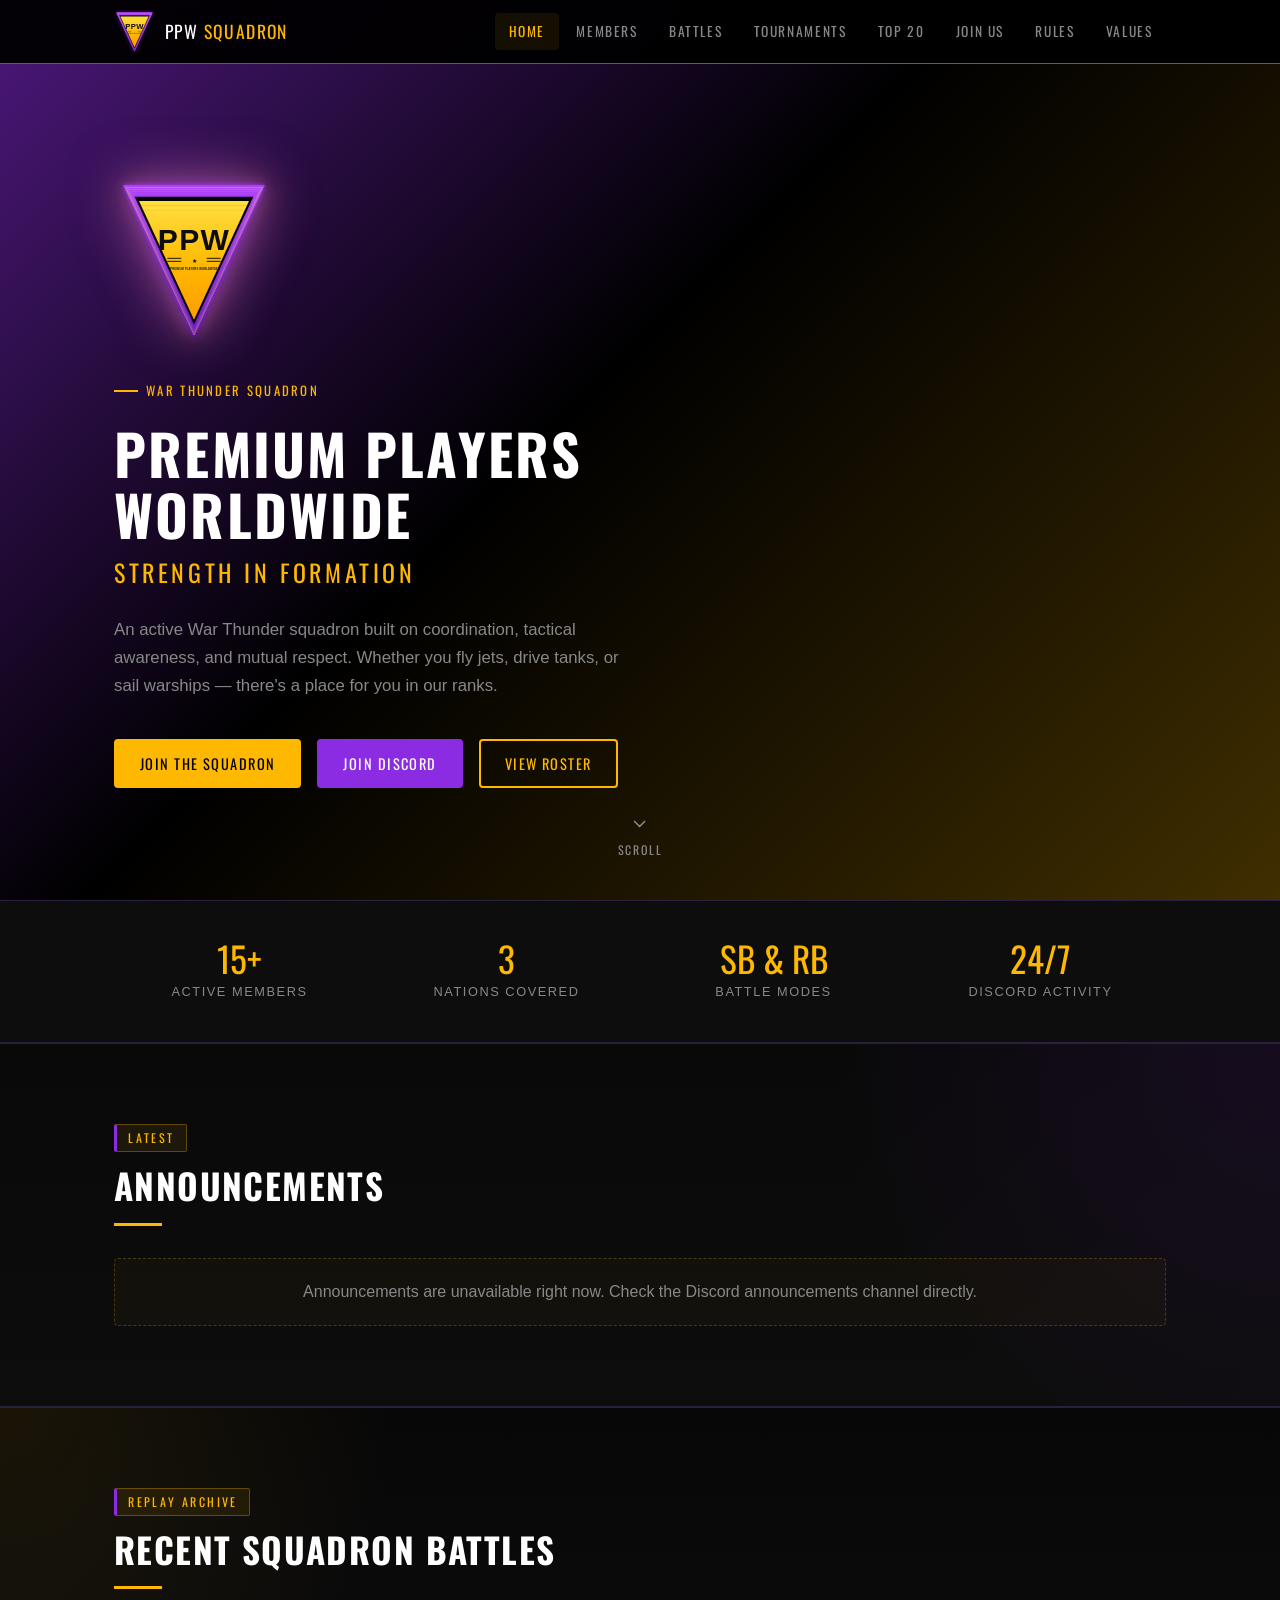
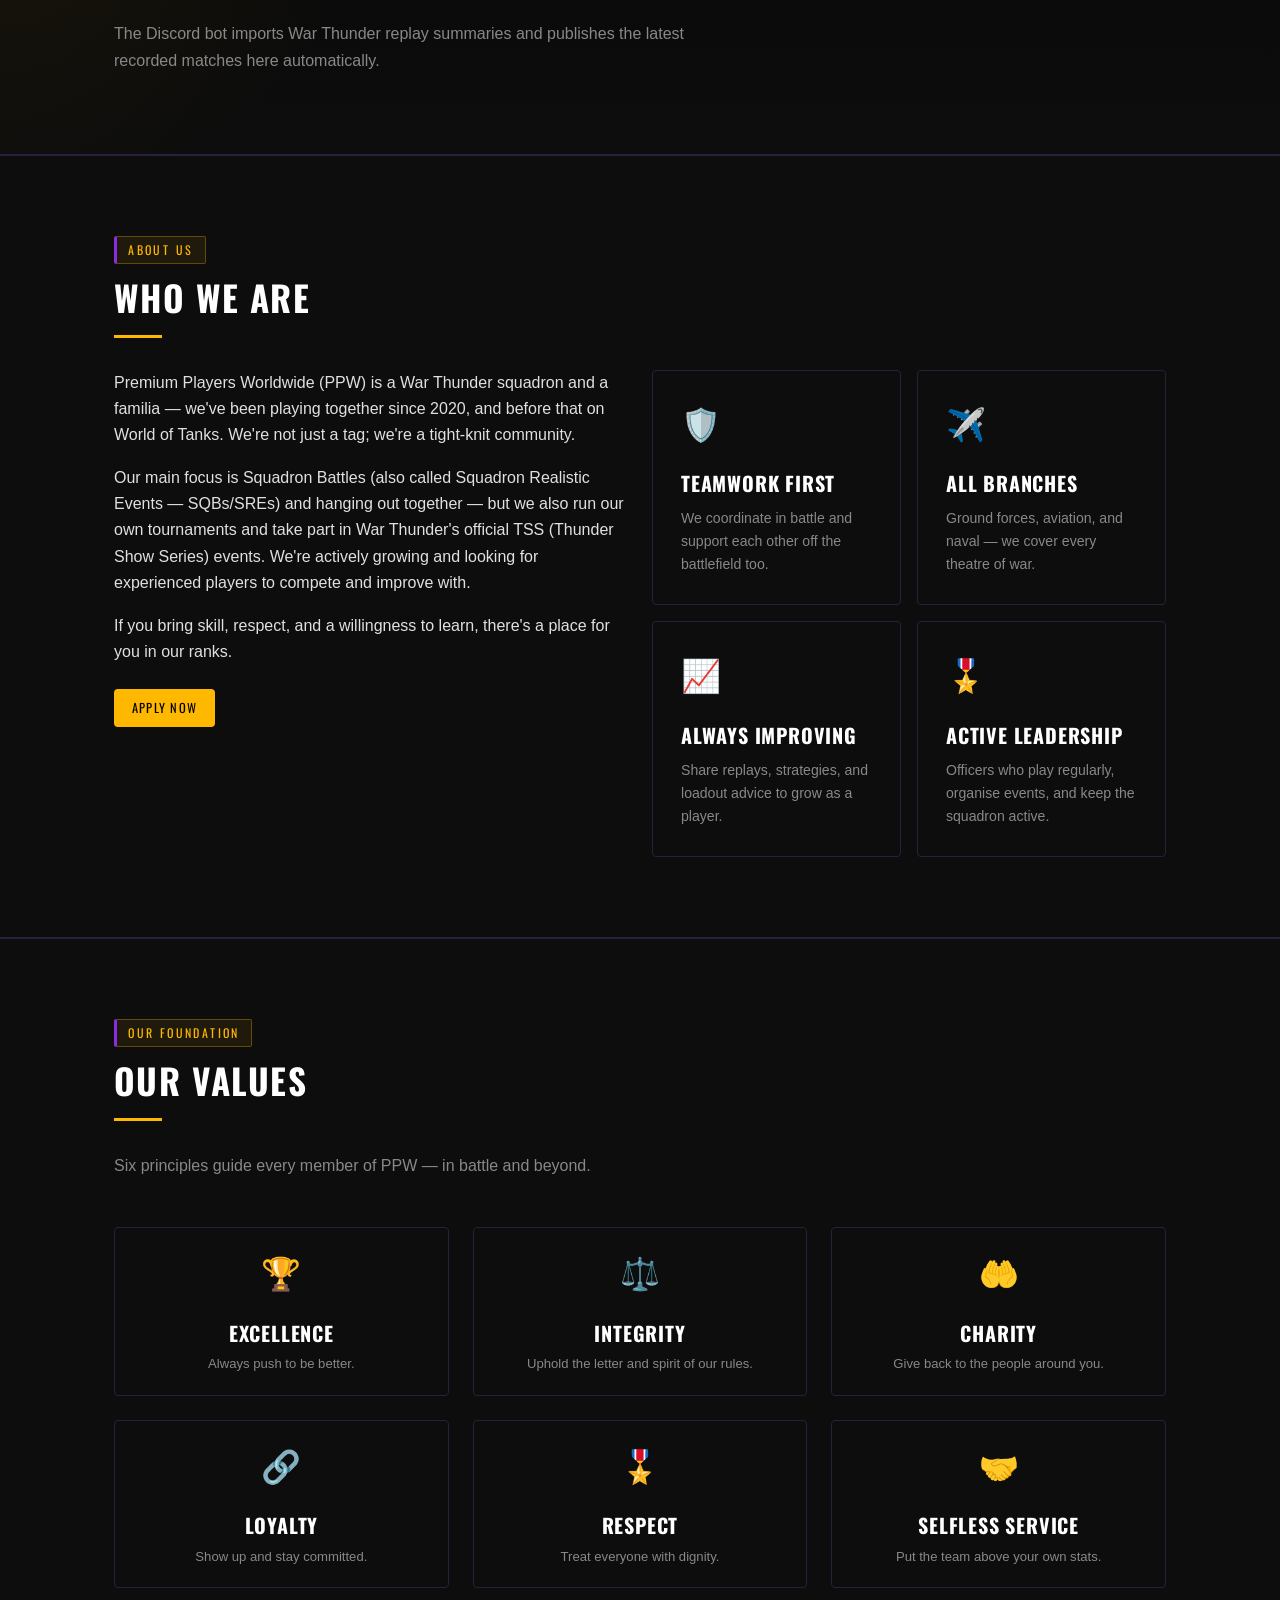
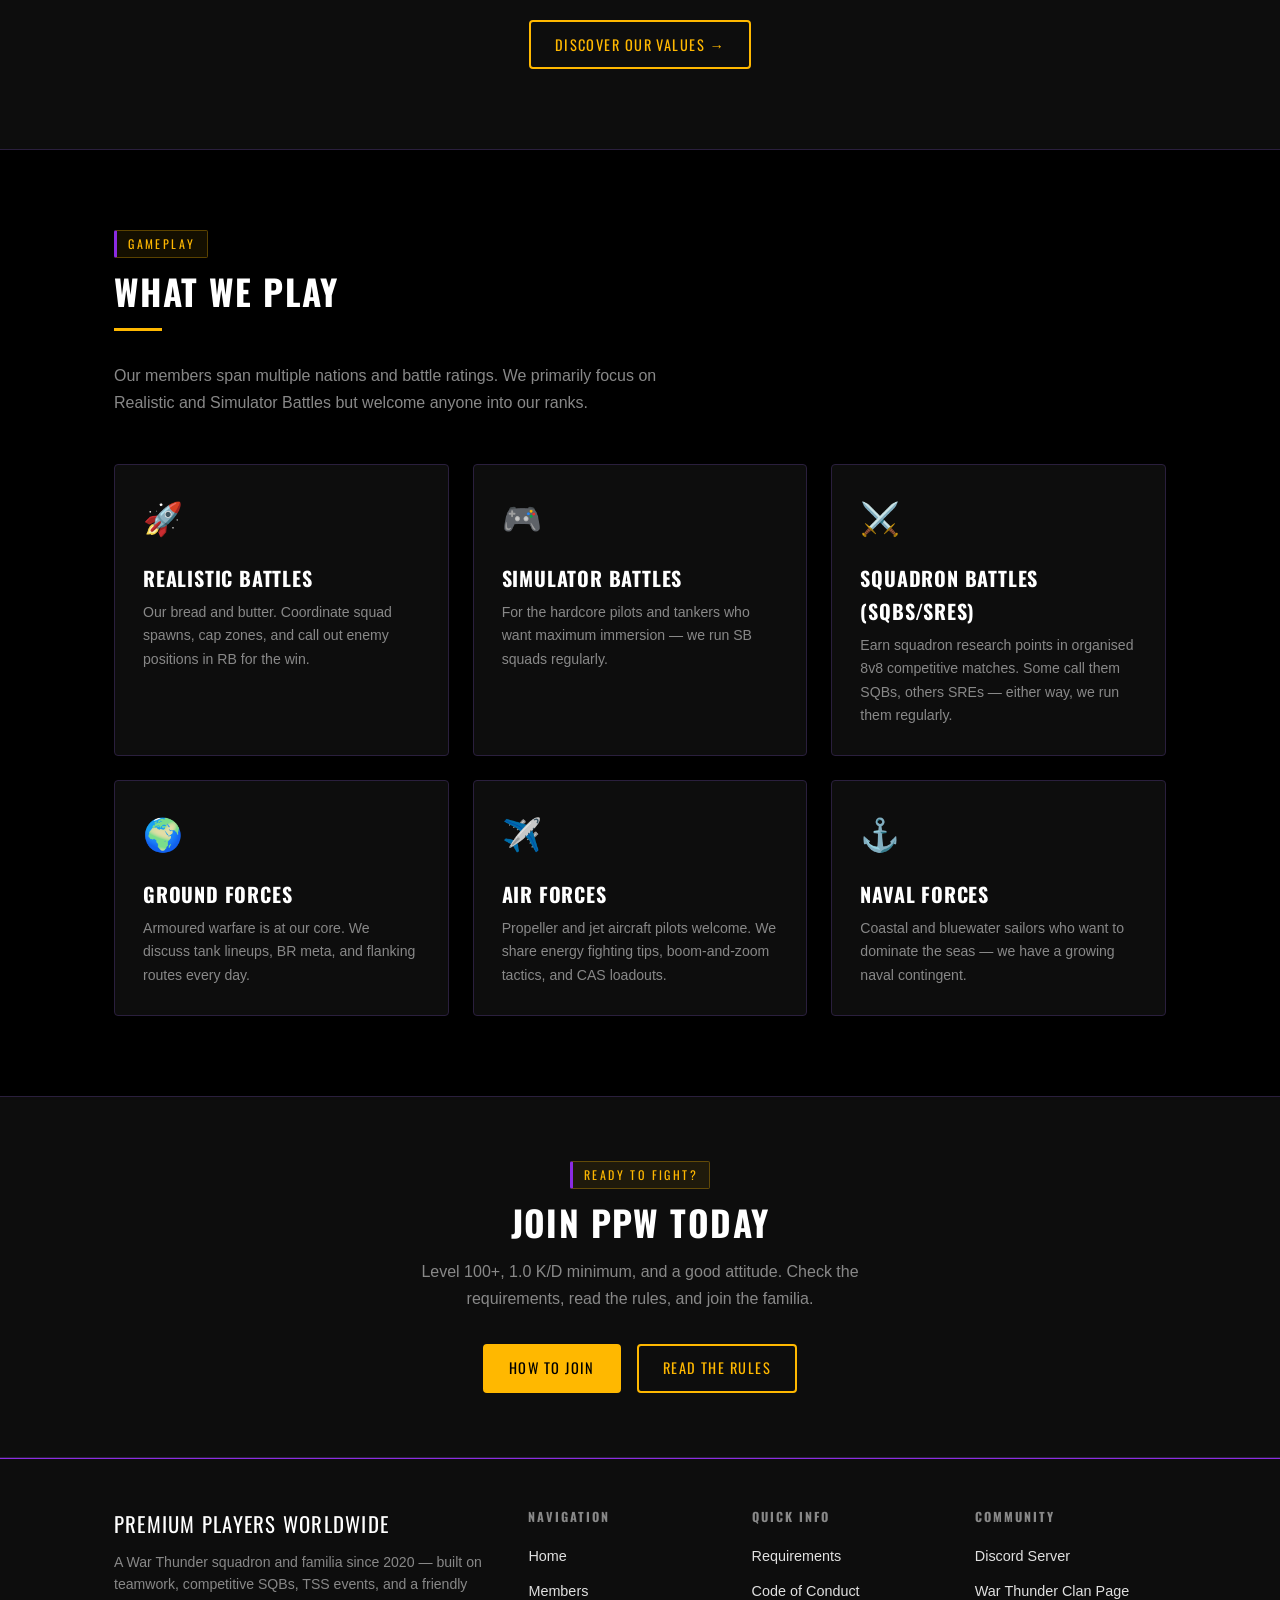
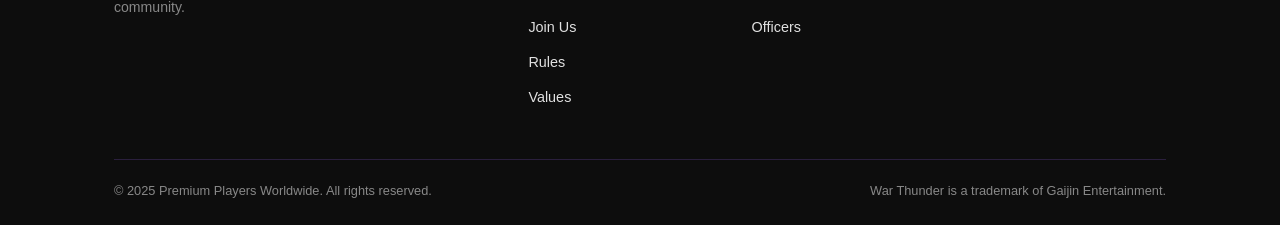
==== index.html @ 7c09252a "Add leaderboard page and update navigation links across multiple pages" ====
<!DOCTYPE html>
<html lang="en">
<head>
  <meta charset="UTF-8" />
  <meta name="viewport" content="width=device-width, initial-scale=1.0" />
  <title>Premium Players Worldwide — War Thunder Squadron</title>
  <meta name="description" content="Premium Players Worldwide (PPW) is a War Thunder squadron dedicated to teamwork, tactical gameplay, and competitive battles across all nations." />
  <meta name="theme-color" content="#000000" />
  <link rel="icon" href="images/logo.svg" type="image/svg+xml" />
  <link rel="preconnect" href="https://fonts.googleapis.com" />
  <link rel="preconnect" href="https://fonts.gstatic.com" crossorigin />
  <link href="https://fonts.googleapis.com/css2?family=Oswald:wght@400;500;600;700&display=swap" rel="stylesheet" />
  <link rel="stylesheet" href="style.css" />
  <meta name="ppw-api-base" content="https://ppw-api.ensignenterprises.com" />
</head>
<body>

  <!-- ===== NAVIGATION ===== -->
  <nav class="navbar">
    <div class="container">
      <a href="index.html" class="nav-brand">
        <img src="images/logo.svg" alt="PPW Logo" class="nav-logo" />
        <span class="nav-brand-text">PPW <span class="nav-brand-sub">Squadron</span></span>
      </a>
      <ul class="nav-links" id="nav-links">
        <li><a href="index.html" class="active">Home</a></li>
        <li><a href="members.html">Members</a></li>
        <li><a href="battles.html">Battles</a></li>
        <li><a href="tournaments.html">Tournaments</a></li>
        <li><a href="leaderboard.html">Top 20</a></li>
        <li><a href="recruitment.html">Join Us</a></li>
        <li><a href="rules.html">Rules</a></li>
        <li><a href="values.html">Values</a></li>
      </ul>
      <button class="nav-hamburger" id="nav-toggle" aria-label="Toggle navigation" aria-expanded="false">
        <span></span><span></span><span></span>
      </button>
    </div>
  </nav>

  <!-- ===== HERO ===== -->
  <header class="hero">
    <div class="container hero-content">
      <div class="hero-logo">
        <img src="images/logo.svg" alt="PPW Squadron Logo" class="hero-logo-img" />
      </div>
      <div class="hero-tag">War Thunder Squadron</div>
      <h1 class="hero-title">Premium Players<br>Worldwide</h1>
      <p class="hero-subtitle">Strength in Formation</p>
      <p class="hero-desc">
        An active War Thunder squadron built on coordination, tactical awareness,
        and mutual respect. Whether you fly jets, drive tanks, or sail warships —
        there's a place for you in our ranks.
      </p>
      <div class="hero-actions">
        <a href="recruitment.html" class="btn btn-primary">Join the Squadron</a>
        <a href="https://discord.gg/fk37SddZJg" target="_blank" rel="noopener noreferrer" class="btn btn-discord">Join Discord</a>
        <a href="members.html" class="btn btn-outline">View Roster</a>
      </div>
    </div>
    <div class="hero-scroll">
      <svg viewBox="0 0 24 24" fill="none" stroke-width="2" stroke-linecap="round" stroke-linejoin="round">
        <polyline points="6 9 12 15 18 9"></polyline>
      </svg>
      Scroll
    </div>
  </header>

  <!-- ===== STATS BAR ===== -->
  <div class="stats-bar">
    <div class="container">
      <div class="stat-item">
        <div class="stat-value" id="stat-members">—</div>
        <div class="stat-label">Active Members</div>
      </div>
      <div class="stat-item">
        <div class="stat-value">3</div>
        <div class="stat-label">Nations Covered</div>
      </div>
      <div class="stat-item">
        <div class="stat-value">SB &amp; RB</div>
        <div class="stat-label">Battle Modes</div>
      </div>
      <div class="stat-item">
        <div class="stat-value">24/7</div>
        <div class="stat-label">Discord Activity</div>
      </div>
    </div>
  </div>

  <!-- ===== ANNOUNCEMENTS ===== -->
  <section class="announcements">
    <div class="container">
      <div class="section-label">Latest</div>
      <h2 class="section-heading">Announcements</h2>
      <div class="divider"></div>

      <div class="announcement-list" id="announcement-list" aria-live="polite">
        <div class="announcement-empty">Loading announcements from Discord...</div>
      </div>
    </div>
  </section>

  <!-- ===== BATTLE LOG ===== -->
  <section class="battle-log-section">
    <div class="container">
      <div class="section-label">Replay Archive</div>
      <h2 class="section-heading">Recent Squadron Battles</h2>
      <div class="divider"></div>
      <p class="section-intro">
        The Discord bot imports War Thunder replay summaries and publishes the latest recorded matches here automatically.
      </p>
    </div>
  </section>

  <!-- ===== ABOUT ===== -->
  <section class="about">
    <div class="container">
      <div class="section-label">About Us</div>
      <h2 class="section-heading">Who We Are</h2>
      <div class="divider"></div>

      <div class="grid-2">
        <div>
          <p>
            Premium Players Worldwide (PPW) is a War Thunder squadron and a familia —
            we've been playing together since 2020, and before that on World of Tanks.
            We're not just a tag; we're a tight-knit community.
          </p>
          <p>
            Our main focus is Squadron Battles (also called Squadron Realistic Events — SQBs/SREs) and hanging out together — but we also run our own tournaments and take part in War Thunder's official TSS (Thunder Show Series) events. We're actively growing and looking for experienced players to compete and improve with.
          </p>
          <p>
            If you bring skill, respect, and a willingness to learn, there's a place
            for you in our ranks.
          </p>
          <div class="mt-3">
            <a href="recruitment.html" class="btn btn-primary btn-sm">Apply Now</a>
          </div>
        </div>
        <div class="grid-2" style="align-content: start; gap: 1rem;">
          <div class="card">
            <div class="card-icon">🛡️</div>
            <h3>Teamwork First</h3>
            <p class="text-muted" style="font-size:0.88rem; margin-top:0.4rem;">
              We coordinate in battle and support each other off the battlefield too.
            </p>
          </div>
          <div class="card">
            <div class="card-icon">✈️</div>
            <h3>All Branches</h3>
            <p class="text-muted" style="font-size:0.88rem; margin-top:0.4rem;">
              Ground forces, aviation, and naval — we cover every theatre of war.
            </p>
          </div>
          <div class="card">
            <div class="card-icon">📈</div>
            <h3>Always Improving</h3>
            <p class="text-muted" style="font-size:0.88rem; margin-top:0.4rem;">
              Share replays, strategies, and loadout advice to grow as a player.
            </p>
          </div>
          <div class="card">
            <div class="card-icon">🎖️</div>
            <h3>Active Leadership</h3>
            <p class="text-muted" style="font-size:0.88rem; margin-top:0.4rem;">
              Officers who play regularly, organise events, and keep the squadron active.
            </p>
          </div>
        </div>
      </div>
    </div>
  </section>

  <!-- ===== VALUES PREVIEW ===== -->
  <section style="background: var(--color-surface); border-top: 1px solid var(--color-border); border-bottom: 1px solid var(--color-border);">
    <div class="container">
      <div class="section-label">Our Foundation</div>
      <h2 class="section-heading">Our Values</h2>
      <div class="divider"></div>
      <p class="section-intro">
        Six principles guide every member of PPW — in battle and beyond.
      </p>
      <div class="grid-3" style="margin-top: 1.5rem;">
        <div class="card" style="text-align: center; padding: 1.25rem 1rem;">
          <div class="card-icon">🏆</div>
          <h3 style="margin: 0.4rem 0 0.2rem;">Excellence</h3>
          <p class="text-muted" style="font-size: 0.82rem; margin: 0;">Always push to be better.</p>
        </div>
        <div class="card" style="text-align: center; padding: 1.25rem 1rem;">
          <div class="card-icon">⚖️</div>
          <h3 style="margin: 0.4rem 0 0.2rem;">Integrity</h3>
          <p class="text-muted" style="font-size: 0.82rem; margin: 0;">Uphold the letter and spirit of our rules.</p>
        </div>
        <div class="card" style="text-align: center; padding: 1.25rem 1rem;">
          <div class="card-icon">🤲</div>
          <h3 style="margin: 0.4rem 0 0.2rem;">Charity</h3>
          <p class="text-muted" style="font-size: 0.82rem; margin: 0;">Give back to the people around you.</p>
        </div>
        <div class="card" style="text-align: center; padding: 1.25rem 1rem;">
          <div class="card-icon">🔗</div>
          <h3 style="margin: 0.4rem 0 0.2rem;">Loyalty</h3>
          <p class="text-muted" style="font-size: 0.82rem; margin: 0;">Show up and stay committed.</p>
        </div>
        <div class="card" style="text-align: center; padding: 1.25rem 1rem;">
          <div class="card-icon">🎖️</div>
          <h3 style="margin: 0.4rem 0 0.2rem;">Respect</h3>
          <p class="text-muted" style="font-size: 0.82rem; margin: 0;">Treat everyone with dignity.</p>
        </div>
        <div class="card" style="text-align: center; padding: 1.25rem 1rem;">
          <div class="card-icon">🤝</div>
          <h3 style="margin: 0.4rem 0 0.2rem;">Selfless Service</h3>
          <p class="text-muted" style="font-size: 0.82rem; margin: 0;">Put the team above your own stats.</p>
        </div>
      </div>
      <div style="text-align: center; margin-top: 2rem;">
        <a href="values.html" class="btn btn-outline">Discover Our Values &rarr;</a>
      </div>
    </div>
  </section>

  <!-- ===== WHAT WE PLAY ===== -->
  <section>
    <div class="container">
      <div class="section-label">Gameplay</div>
      <h2 class="section-heading">What We Play</h2>
      <div class="divider"></div>
      <p class="section-intro">
        Our members span multiple nations and battle ratings. We primarily focus on
        Realistic and Simulator Battles but welcome anyone into our ranks.
      </p>

      <div class="grid-3">
        <div class="card">
          <div class="card-icon">🚀</div>
          <h3>Realistic Battles</h3>
          <p class="text-muted" style="font-size:0.88rem; margin-top:0.4rem;">
            Our bread and butter. Coordinate squad spawns, cap zones, and call out
            enemy positions in RB for the win.
          </p>
        </div>
        <div class="card">
          <div class="card-icon">🎮</div>
          <h3>Simulator Battles</h3>
          <p class="text-muted" style="font-size:0.88rem; margin-top:0.4rem;">
            For the hardcore pilots and tankers who want maximum immersion — we run
            SB squads regularly.
          </p>
        </div>
        <div class="card">
          <div class="card-icon">⚔️</div>
          <h3>Squadron Battles (SQBs/SREs)</h3>
          <p class="text-muted" style="font-size:0.88rem; margin-top:0.4rem;">
            Earn squadron research points in organised 8v8 competitive matches.
            Some call them SQBs, others SREs — either way, we run them regularly.
          </p>
        </div>
        <div class="card">
          <div class="card-icon">🌍</div>
          <h3>Ground Forces</h3>
          <p class="text-muted" style="font-size:0.88rem; margin-top:0.4rem;">
            Armoured warfare is at our core. We discuss tank lineups, BR meta, and
            flanking routes every day.
          </p>
        </div>
        <div class="card">
          <div class="card-icon">✈️</div>
          <h3>Air Forces</h3>
          <p class="text-muted" style="font-size:0.88rem; margin-top:0.4rem;">
            Propeller and jet aircraft pilots welcome. We share energy fighting tips,
            boom-and-zoom tactics, and CAS loadouts.
          </p>
        </div>
        <div class="card">
          <div class="card-icon">⚓</div>
          <h3>Naval Forces</h3>
          <p class="text-muted" style="font-size:0.88rem; margin-top:0.4rem;">
            Coastal and bluewater sailors who want to dominate the seas — we have
            a growing naval contingent.
          </p>
        </div>
      </div>
    </div>
  </section>

  <!-- ===== CTA ===== -->
  <section style="background: var(--color-surface); border-top: 1px solid var(--color-border); border-bottom: 1px solid var(--color-border); padding: 4rem 0;">
    <div class="container text-center">
      <div class="section-label" style="margin: 0 auto 0.75rem;">Ready to Fight?</div>
      <h2 style="margin-bottom: 1rem;">Join PPW Today</h2>
      <p class="text-muted" style="max-width: 480px; margin: 0 auto 2rem;">
        Level 100+, 1.0 K/D minimum, and a good attitude. Check the requirements,
        read the rules, and join the familia.
      </p>
      <div style="display: flex; gap: 1rem; justify-content: center; flex-wrap: wrap;">
        <a href="recruitment.html" class="btn btn-primary">How to Join</a>
        <a href="rules.html" class="btn btn-outline">Read the Rules</a>
      </div>
    </div>
  </section>

  <!-- ===== FOOTER ===== -->
  <footer class="site-footer">
    <div class="container">
      <div class="footer-grid">
        <div>
          <div class="footer-brand-name">Premium Players Worldwide</div>
          <p class="footer-brand-desc">
            A War Thunder squadron and familia since 2020 — built on teamwork,
            competitive SQBs, TSS events, and a friendly community.
          </p>
        </div>
        <div class="footer-col">
          <h4>Navigation</h4>
          <ul>
            <li><a href="index.html">Home</a></li>
            <li><a href="members.html">Members</a></li>
            <li><a href="recruitment.html">Join Us</a></li>
            <li><a href="rules.html">Rules</a></li>
            <li><a href="values.html">Values</a></li>
          </ul>
        </div>
        <div class="footer-col">
          <h4>Quick Info</h4>
          <ul>
            <li><a href="recruitment.html#requirements">Requirements</a></li>
            <li><a href="rules.html#conduct">Code of Conduct</a></li>
            <li><a href="members.html#officers">Officers</a></li>
          </ul>
        </div>
        <div class="footer-col">
          <h4>Community</h4>
          <ul>
            <li><a href="https://discord.gg/fk37SddZJg" target="_blank" rel="noopener noreferrer">Discord Server</a></li>
            <li><a href="https://warthunder.com/en/community/claninfo/Premium%20Players%20Worldwide" target="_blank" rel="noopener noreferrer">War Thunder Clan Page</a></li>
          </ul>
        </div>
      </div>
      <div class="footer-bottom">
        <span>&copy; 2025 Premium Players Worldwide. All rights reserved.</span>
        <span>War Thunder is a trademark of Gaijin Entertainment.</span>
      </div>
    </div>
  </footer>

  <script>
    var btn = document.getElementById('nav-toggle');
    var menu = document.getElementById('nav-links');
    var apiBaseMeta = document.querySelector('meta[name="ppw-api-base"]');
    var apiBase = apiBaseMeta ? apiBaseMeta.content.replace(/\/+$/, '') : '';
    var announcementList = document.getElementById('announcement-list');
    var battleLogStatus = document.getElementById('battle-log-status');
    var battleLogList = document.getElementById('battle-log-list');
    btn.addEventListener('click', function () {
      var open = menu.classList.toggle('open');
      btn.classList.toggle('open', open);
      btn.setAttribute('aria-expanded', open);
    });

    function escapeText(value) {
      return String(value == null || value === '' ? '—' : value);
    }

    function formatDate(value) {
      if (!value) {
        return 'Unknown date';
      }

      var date = new Date(value);
      if (Number.isNaN(date.getTime())) {
        return String(value);
      }

      return new Intl.DateTimeFormat('en-US', {
        month: 'short',
        day: 'numeric',
        year: 'numeric'
      }).format(date);
    }

    function formatResult(replay) {
      if (!replay) {
        return 'Unknown result';
      }

      if (replay.winnerSide === 'tie') {
        return 'Tie';
      }

      if (replay.winnerSide === 'left') {
        return replay.leftLabel || 'Left side';
      }

      if (replay.winnerSide === 'right') {
        return replay.rightLabel || 'Right side';
      }

      return replay.resultText || 'Unknown result';
    }

    function buildScoreLabel(replay) {
      if (!replay) {
        return '0 - 0';
      }

      return escapeText(replay.leftScore) + ' - ' + escapeText(replay.rightScore);
    }

    function formatAnnouncementDate(value) {
      var date = new Date(value);
      if (Number.isNaN(date.getTime())) {
        return { month: 'Now', day: '—' };
      }

      return {
        month: new Intl.DateTimeFormat('en-US', { month: 'short' }).format(date),
        day: new Intl.DateTimeFormat('en-US', { day: '2-digit' }).format(date)
      };
    }

    function escapeAttribute(value) {
      return String(value == null ? '' : value)
        .replace(/&/g, '&amp;')
        .replace(/"/g, '&quot;')
        .replace(/</g, '&lt;')
        .replace(/>/g, '&gt;');
    }

    function pickAnnouncementTag(announcement, index) {
      if (index === 0) {
        return { text: 'Latest', className: 'ann-tag-new' };
      }

      if (announcement.summary) {
        return { text: 'Discord', className: 'ann-tag-info' };
      }

      return { text: 'Update', className: 'ann-tag-battle' };
    }

    function renderAnnouncements(announcements) {
      if (!announcementList) {
        return;
      }

      if (!Array.isArray(announcements) || announcements.length === 0) {
        announcementList.innerHTML = '<div class="announcement-empty">No announcements were found in the Discord channel yet.</div>';
        return;
      }

      var html = announcements.map(function (announcement, index) {
        var date = formatAnnouncementDate(announcement.timestamp);
        var tag = pickAnnouncementTag(announcement, index);

        return [
          '<article class="announcement-card">',
            '<div class="ann-date">',
              '<span class="ann-month">' + escapeText(date.month) + '</span>',
              '<span class="ann-day">' + escapeText(date.day) + '</span>',
            '</div>',
            '<div class="ann-body">',
              '<div><span class="ann-tag ' + tag.className + '">' + escapeText(tag.text) + '</span></div>',
              '<h4><a href="' + escapeAttribute(announcement.url) + '" target="_blank" rel="noopener noreferrer">' + escapeText(announcement.header) + '</a></h4>',
              '<p class="ann-meta"><a href="' + escapeAttribute(announcement.url) + '" target="_blank" rel="noopener noreferrer">Open in Discord</a></p>',
            '</div>',
          '</article>'
        ].join('');
      }).join('');

      announcementList.innerHTML = html;
    }

    async function loadAnnouncements() {
      if (!apiBase || !announcementList) {
        return;
      }

      try {
        var response = await fetch(apiBase + '/api/announcements?limit=3', {
          cache: 'no-store'
        });

        if (!response.ok) {
          throw new Error('HTTP ' + response.status);
        }

        var data = await response.json();
        renderAnnouncements(data.announcements || []);
      } catch (error) {
        console.error('[Announcements] Failed to load Discord announcements:', error);
        announcementList.innerHTML = '<div class="announcement-empty">Announcements are unavailable right now. Check the Discord announcements channel directly.</div>';
      }
    }

    function setBattleStat(name, value) {
      var node = document.querySelector('[data-battle-stat="' + name + '"]');
      if (node) {
        node.textContent = value;
      }
    }

    async function loadStats() {
      var membersElement = document.getElementById('stat-members');
      if (!membersElement || !apiBase) {
        return;
      }

      try {
        var url = new URL('/api/squadron-members', apiBase);
        url.searchParams.set('name', 'Premium Players Worldwide');

        var response = await fetch(url.toString(), {
          mode: 'cors',
          cache: 'no-store'
        });

        if (!response.ok) {
          throw new Error('HTTP ' + response.status);
        }

        var data = await response.json();

        if (data.ok === false) {
          throw new Error(data.error || 'API returned an error');
        }

        var players = Array.isArray(data.players) ? data.players : [];
        var memberCount = players.length;

        if (memberCount > 0) {
          membersElement.textContent = String(memberCount) + '+';
        } else {
          membersElement.textContent = '15+';
        }
      } catch (error) {
        console.error('[Stats] Failed to load member count:', error);
        membersElement.textContent = '15+';
      }
    }

    function setBattleLogStatus(message, state) {
      if (!battleLogStatus) {
        return;
      }

      battleLogStatus.textContent = message;
      battleLogStatus.dataset.state = state || 'idle';
    }

    function renderBattleLog(games) {
      if (!battleLogList) {
        return;
      }

      if (!Array.isArray(games) || games.length === 0) {
        battleLogList.innerHTML = '<div class="battle-log-empty">No squadron battles scheduled yet. Check back soon!</div>';
        return;
      }

      var html = games.map(function (game) {
        var gameDate = game.battleTimestamp ? formatDate(game.battleTimestamp) : formatDate(game.createdAt);
        var timeStr = game.time ? ' at ' + escapeText(game.time) : '';
        var signups = game.totalSignups || 0;

        return [
          '<article class="battle-log-item">',
            '<div class="battle-log-item-top">',
              '<div>',
                '<div class="battle-log-map">BR ' + escapeText(game.br || 'N/A') + ' Squadron Battle</div>',
                '<div class="battle-log-date">' + gameDate + timeStr + '</div>',
              '</div>',
              '<div class="battle-log-result">Scheduled</div>',
            '</div>',
            '<div class="battle-log-score">',
              '<span class="score-value">' + escapeText(signups) + '</span>',
              '<span class="score-label">players signed up</span>',
            '</div>',
            '<div class="battle-log-meta">',
              '<span>' + escapeText(game.attendees || 0) + ' confirmed</span>',
              '<span>' + escapeText(game.maybe || 0) + ' maybe</span>',
            '</div>',
            (game.notes ? '<p class="battle-log-note">' + escapeText(game.notes) + '</p>' : ''),
          '</article>'
        ].join('');
      }).join('');

      battleLogList.innerHTML = html;
    }

    async function loadBattleLog() {
      if (!apiBase || !battleLogList) {
        return;
      }

      var controller = new AbortController();
      var timeout = setTimeout(function () {
        controller.abort();
      }, 8000);

      try {
        setBattleLogStatus('Loading squadron battles...', 'loading');
        var response = await fetch(apiBase + '/api/squadron-battle-games?limit=6', {
          signal: controller.signal,
          cache: 'no-store'
        });

        if (!response.ok) {
          throw new Error('HTTP ' + response.status);
        }

        var data = await response.json();
        renderBattleLog(data.games || []);
        setBattleLogStatus('Squadron battles loaded', 'ready');
      } catch (error) {
        console.error('[Battle Log] Failed to load games:', error);
        setBattleLogStatus('Unable to load squadron battles', 'error');
        if (battleLogList) {
          battleLogList.innerHTML = '<div class="battle-log-empty">The bot is offline or the games endpoint is unavailable right now.</div>';
        }
      } finally {
        clearTimeout(timeout);
      }
    }

    loadStats();
    loadBattleLog();
    loadAnnouncements();
  </script>
</body>
</html>
---- style.css ----
/* =============================
   WTPPW Squadron — Global Styles
   Purple & Gold Theme
   ============================= */

/* ---------- Reset & Base ---------- */
*, *::before, *::after {
  box-sizing: border-box;
  margin: 0;
  padding: 0;
}

:root {
  --color-bg:           #000000;
  --color-surface:      #0d0d0d;
  --color-surface-2:    #1a1a1a;
  --color-border:       #2a1f3d;
  --color-accent:       #FFB800;
  --color-accent-dim:   #cc9200;
  --color-accent-glow:  rgba(255, 184, 0, 0.20);
  --color-purple:       #8B2BE2;
  --color-purple-dim:   #6a1eb0;
  --color-purple-glow:  rgba(139, 43, 226, 0.25);
  --color-red:          #c0392b;
  --color-green:        #27ae60;
  --color-text:         #e0e0e0;
  --color-text-muted:   #888888;
  --color-heading:      #ffffff;
  --font-heading:       'Oswald', 'Impact', 'Arial Narrow', sans-serif;
  --font-body:          'Segoe UI', 'Helvetica Neue', Arial, sans-serif;
  --max-width:          1100px;
  --nav-height:         64px;
  --radius:             4px;
  --transition:         0.2s ease;
}

html { scroll-behavior: smooth; }

body {
  background: var(--color-bg);
  color: var(--color-text);
  font-family: var(--font-body);
  font-size: 16px;
  line-height: 1.65;
  min-height: 100vh;
}

a {
  color: var(--color-accent);
  text-decoration: none;
  transition: color var(--transition);
}
a:hover { color: #ffd240; }

img { max-width: 100%; display: block; }

/* ---------- Typography ---------- */
h1, h2, h3, h4 {
  font-family: var(--font-heading);
  color: var(--color-heading);
  letter-spacing: 0.04em;
  text-transform: uppercase;
}

h1 { font-size: clamp(2rem, 5vw, 3.5rem); line-height: 1.1; }
h2 { font-size: clamp(1.5rem, 3vw, 2.2rem); line-height: 1.2; }
h3 { font-size: 1.25rem; }
h4 { font-size: 1rem; }

p { margin-bottom: 1rem; }
p:last-child { margin-bottom: 0; }

/* ---------- Layout Helpers ---------- */
.container {
  width: 100%;
  max-width: var(--max-width);
  margin: 0 auto;
  padding: 0 1.5rem;
}

section {
  padding: 5rem 0;
}

.section-label {
  display: inline-block;
  font-family: var(--font-heading);
  font-size: 0.75rem;
  letter-spacing: 0.2em;
  text-transform: uppercase;
  color: var(--color-accent);
  background: rgba(255, 184, 0, 0.08);
  border: 1px solid rgba(255, 184, 0, 0.3);
  border-left: 3px solid var(--color-purple);
  border-radius: 2px;
  padding: 0.2rem 0.7rem;
  margin-bottom: 0.75rem;
}

.section-heading {
  margin-bottom: 0.5rem;
}

.section-intro {
  color: var(--color-text-muted);
  max-width: 600px;
  margin-bottom: 3rem;
}

.divider {
  width: 48px;
  height: 3px;
  background: var(--color-accent);
  margin: 1rem 0 2rem;
}

/* ---------- Navigation ---------- */
.navbar {
  position: fixed;
  top: 0; left: 0; right: 0;
  height: var(--nav-height);
  background: rgba(0, 0, 0, 0.95);
  border-bottom: 1px solid var(--color-purple);
  backdrop-filter: blur(8px);
  z-index: 1000;
  display: flex;
  align-items: center;
}

.navbar .container {
  display: flex;
  align-items: center;
  justify-content: space-between;
}

.nav-brand {
  display: flex;
  align-items: center;
  gap: 0.6rem;
  font-family: var(--font-heading);
  font-size: 1.1rem;
  letter-spacing: 0.08em;
  color: var(--color-heading);
  text-transform: uppercase;
  text-decoration: none;
}

.nav-brand:hover { color: var(--color-heading); }

.nav-logo {
  height: 44px;
  width: auto;
  object-fit: contain;
  flex-shrink: 0;
}

.nav-brand-text {
  font-family: var(--font-heading);
  font-size: 1.1rem;
  letter-spacing: 0.08em;
  text-transform: uppercase;
  color: var(--color-heading);
  line-height: 1.1;
}

.nav-brand-sub {
  color: var(--color-accent);
}

/* Keep legacy .tag style in case it remains anywhere */
.nav-brand .tag {
  background: var(--color-purple);
  color: #ffffff;
  font-size: 0.85rem;
  font-weight: 700;
  padding: 0.15rem 0.45rem;
  border-radius: 2px;
}

.nav-links {
  display: flex;
  list-style: none;
  gap: 0.25rem;
}

.nav-links a {
  display: block;
  padding: 0.45rem 0.85rem;
  color: var(--color-text-muted);
  font-family: var(--font-heading);
  font-size: 0.85rem;
  letter-spacing: 0.12em;
  text-transform: uppercase;
  border-radius: var(--radius);
  transition: color var(--transition), background var(--transition);
}

.nav-links a:hover,
.nav-links a.active {
  color: var(--color-accent);
  background: rgba(255, 184, 0, 0.08);
}

/* ---------- Hero ---------- */
.hero {
  position: relative;
  min-height: 100vh;
  display: flex;
  align-items: center;
  padding-top: var(--nav-height);
  overflow: hidden;
  background:
    linear-gradient(135deg, rgba(139,43,226,0.55) 0%, rgba(0,0,0,0.88) 45%, rgba(255,184,0,0.25) 100%),
    url('https://upload.wikimedia.org/wikipedia/commons/thumb/7/75/Panther_Ausf_G_Munster.jpg/1280px-Panther_Ausf_G_Munster.jpg')
    center / cover no-repeat;
}

.hero-logo {
  display: flex;
  justify-content: flex-start;
  margin-bottom: 1.75rem;
}

.hero-logo-img {
  width: 160px;
  height: auto;
  filter: drop-shadow(0 0 28px rgba(139, 43, 226, 0.7)) drop-shadow(0 0 12px rgba(255, 184, 0, 0.4));
}

.hero-content {
  position: relative;
  z-index: 1;
}

.hero-tag {
  display: inline-flex;
  align-items: center;
  gap: 0.5rem;
  font-family: var(--font-heading);
  font-size: 0.8rem;
  letter-spacing: 0.18em;
  color: var(--color-accent);
  text-transform: uppercase;
  margin-bottom: 1.25rem;
}

.hero-tag::before {
  content: '';
  display: inline-block;
  width: 24px;
  height: 2px;
  background: var(--color-accent);
}

.hero-title {
  margin-bottom: 0.5rem;
}

.hero-subtitle {
  font-family: var(--font-heading);
  font-size: clamp(1rem, 2.5vw, 1.5rem);
  color: var(--color-accent);
  letter-spacing: 0.15em;
  text-transform: uppercase;
  margin-bottom: 1.5rem;
}

.hero-desc {
  font-size: 1.05rem;
  color: var(--color-text-muted);
  max-width: 520px;
  margin-bottom: 2.5rem;
}

.hero-actions {
  display: flex;
  gap: 1rem;
  flex-wrap: wrap;
}

.hero-scroll {
  position: absolute;
  bottom: 2.5rem;
  left: 50%;
  transform: translateX(-50%);
  display: flex;
  flex-direction: column;
  align-items: center;
  gap: 0.4rem;
  color: var(--color-text-muted);
  font-size: 0.75rem;
  letter-spacing: 0.15em;
  text-transform: uppercase;
  font-family: var(--font-heading);
  animation: bounce 2s infinite;
}

.hero-scroll svg {
  width: 20px;
  height: 20px;
  stroke: var(--color-text-muted);
}

@keyframes bounce {
  0%, 100% { transform: translateX(-50%) translateY(0); }
  50%       { transform: translateX(-50%) translateY(6px); }
}

/* ---------- Buttons ---------- */
.btn {
  display: inline-flex;
  align-items: center;
  gap: 0.5rem;
  font-family: var(--font-heading);
  font-size: 0.9rem;
  letter-spacing: 0.1em;
  text-transform: uppercase;
  border: 2px solid transparent;
  border-radius: var(--radius);
  padding: 0.65rem 1.5rem;
  cursor: pointer;
  transition: background var(--transition), color var(--transition), border-color var(--transition), box-shadow var(--transition);
  text-decoration: none;
}

.btn-primary {
  background: var(--color-accent);
  color: #000000;
  border-color: var(--color-accent);
}
.btn-primary:hover {
  background: #ffd240;
  border-color: #ffd240;
  color: #000000;
  box-shadow: 0 0 20px var(--color-accent-glow), 0 0 40px rgba(255,184,0,0.15);
}

.btn-outline {
  background: transparent;
  color: var(--color-accent);
  border-color: var(--color-accent);
}
.btn-outline:hover {
  background: var(--color-accent-glow);
  color: #ffd240;
  box-shadow: 0 0 16px var(--color-accent-glow);
}

.btn-sm {
  font-size: 0.78rem;
  padding: 0.4rem 1rem;
}

/* ---------- Cards ---------- */
.card {
  background: var(--color-surface);
  border: 1px solid var(--color-border);
  border-radius: var(--radius);
  padding: 1.75rem;
  transition: border-color var(--transition), box-shadow var(--transition);
}

.card:hover {
  border-color: var(--color-purple);
  box-shadow: 0 4px 24px rgba(0,0,0,0.6), 0 0 16px var(--color-purple-glow);
}

.card-icon {
  font-size: 2rem;
  margin-bottom: 1rem;
}

/* ---------- Grid ---------- */
.grid-3 {
  display: grid;
  grid-template-columns: repeat(3, 1fr);
  gap: 1.5rem;
}

.grid-2 {
  display: grid;
  grid-template-columns: repeat(2, 1fr);
  gap: 1.5rem;
}

/* ---------- Stats Bar ---------- */
.stats-bar {
  background: var(--color-surface);
  border-top: 1px solid var(--color-border);
  border-bottom: 1px solid var(--color-border);
  padding: 2.5rem 0;
}

.stats-bar .container {
  display: grid;
  grid-template-columns: repeat(4, 1fr);
  gap: 1rem;
  text-align: center;
}

.stat-value {
  font-family: var(--font-heading);
  font-size: 2.2rem;
  color: var(--color-accent);
  line-height: 1;
}
.stat-label {
  font-size: 0.8rem;
  color: var(--color-text-muted);
  text-transform: uppercase;
  letter-spacing: 0.12em;
  margin-top: 0.3rem;
}

/* ---------- About Section ---------- */
.about {
  background: var(--color-surface);
  border-top: 1px solid var(--color-border);
  border-bottom: 1px solid var(--color-border);
}

/* ---------- Battle Log ---------- */
.battle-log-section {
  background:
    radial-gradient(circle at top left, rgba(255, 184, 0, 0.08), transparent 30%),
    linear-gradient(180deg, #070707 0%, var(--color-surface) 100%);
  border-top: 1px solid var(--color-border);
  border-bottom: 1px solid var(--color-border);
}

.battle-log-summary {
  display: grid;
  grid-template-columns: repeat(4, minmax(0, 1fr));
  gap: 1rem;
  margin-bottom: 1.25rem;
}

.battle-log-stat {
  min-height: 100px;
  display: flex;
  flex-direction: column;
  justify-content: space-between;
  background: linear-gradient(180deg, rgba(26, 26, 26, 0.95), rgba(13, 13, 13, 0.98));
}

.battle-log-stat-label {
  display: block;
  font-family: var(--font-heading);
  font-size: 0.72rem;
  letter-spacing: 0.16em;
  text-transform: uppercase;
  color: var(--color-text-muted);
}

.battle-log-stat-value {
  display: block;
  margin-top: 0.65rem;
  font-family: var(--font-heading);
  font-size: clamp(1.4rem, 3vw, 2.2rem);
  letter-spacing: 0.08em;
  color: var(--color-accent);
}

.battle-log-panel {
  border-color: rgba(255, 184, 0, 0.18);
  box-shadow: 0 18px 48px rgba(0, 0, 0, 0.32);
}

.battle-log-panel-head {
  display: flex;
  align-items: flex-start;
  justify-content: space-between;
  gap: 1rem;
  margin-bottom: 1.5rem;
}

.battle-log-kicker {
  display: inline-block;
  font-family: var(--font-heading);
  font-size: 0.72rem;
  letter-spacing: 0.18em;
  text-transform: uppercase;
  color: var(--color-accent);
  margin-bottom: 0.35rem;
}

.battle-log-status {
  flex-shrink: 0;
  font-family: var(--font-heading);
  font-size: 0.78rem;
  letter-spacing: 0.1em;
  text-transform: uppercase;
  color: var(--color-accent);
  background: rgba(255, 184, 0, 0.08);
  border: 1px solid rgba(255, 184, 0, 0.2);
  border-radius: var(--radius);
  padding: 0.55rem 0.8rem;
}

.battle-log-status[data-state="loading"] {
  color: #ffd240;
}

.battle-log-status[data-state="ready"] {
  color: #27ae60;
  background: rgba(39, 174, 96, 0.08);
  border-color: rgba(39, 174, 96, 0.24);
}

.battle-log-status[data-state="error"] {
  color: #ff7d6d;
  background: rgba(192, 57, 43, 0.08);
  border-color: rgba(192, 57, 43, 0.24);
}

.battle-log-list {
  display: grid;
  gap: 0.9rem;
}

.battle-log-item {
  background: linear-gradient(180deg, rgba(13, 13, 13, 0.92), rgba(10, 10, 10, 0.98));
  border: 1px solid var(--color-border);
  border-left: 4px solid var(--color-purple);
  border-radius: var(--radius);
  padding: 1rem 1.1rem;
}

.battle-log-item.win {
  border-left-color: var(--color-green);
}

.battle-log-item.loss {
  border-left-color: var(--color-red);
}

.battle-log-item.tie {
  border-left-color: var(--color-accent);
}

.battle-log-item-top {
  display: flex;
  align-items: flex-start;
  justify-content: space-between;
  gap: 1rem;
}

.battle-log-map {
  font-family: var(--font-heading);
  letter-spacing: 0.08em;
  text-transform: uppercase;
  color: var(--color-heading);
}

.battle-log-date,
.battle-log-meta,
.battle-log-note {
  color: var(--color-text-muted);
}

.battle-log-result {
  font-family: var(--font-heading);
  font-size: 0.82rem;
  letter-spacing: 0.16em;
  text-transform: uppercase;
  color: var(--color-accent);
  text-align: right;
}

.battle-log-score {
  margin: 0.45rem 0 0.3rem;
  font-family: var(--font-heading);
  font-size: clamp(1.2rem, 2.5vw, 1.7rem);
  color: var(--color-accent);
  letter-spacing: 0.12em;
}

.battle-log-meta {
  display: flex;
  align-items: center;
  justify-content: space-between;
  gap: 1rem;
  font-size: 0.82rem;
  text-transform: uppercase;
  letter-spacing: 0.1em;
}

.battle-log-note {
  margin-top: 0.55rem;
  font-size: 0.92rem;
}

.battle-log-empty {
  padding: 1.25rem;
  border: 1px dashed rgba(255, 184, 0, 0.24);
  border-radius: var(--radius);
  color: var(--color-text-muted);
  text-align: center;
  background: rgba(255, 184, 0, 0.03);
}

/* ---------- Announcements ---------- */
.announcements {
  border-top: 1px solid var(--color-border);
  border-bottom: 1px solid var(--color-border);
  background:
    radial-gradient(circle at top right, rgba(139, 43, 226, 0.10), transparent 34%),
    linear-gradient(180deg, #090909 0%, var(--color-surface) 100%);
}

.announcement-list {
  display: grid;
  gap: 0.9rem;
}

.announcement-card {
  display: grid;
  grid-template-columns: auto 1fr;
  gap: 1rem;
  align-items: start;
  padding: 1.15rem 1.25rem;
  background: linear-gradient(180deg, rgba(13, 13, 13, 0.96), rgba(10, 10, 10, 0.98));
  border: 1px solid var(--color-border);
  border-left: 4px solid var(--color-purple);
  border-radius: var(--radius);
}

.announcement-card:hover {
  border-color: var(--color-purple);
  box-shadow: 0 4px 24px rgba(0, 0, 0, 0.6), 0 0 16px var(--color-purple-glow);
}

.ann-date {
  width: 64px;
  min-height: 64px;
  display: flex;
  flex-direction: column;
  align-items: center;
  justify-content: center;
  gap: 0.15rem;
  border: 1px solid rgba(255, 184, 0, 0.18);
  border-radius: 3px;
  background: rgba(255, 184, 0, 0.05);
  color: var(--color-accent);
}

.ann-month,
.ann-day {
  display: block;
  font-family: var(--font-heading);
  text-transform: uppercase;
  letter-spacing: 0.1em;
  line-height: 1;
}

.ann-month {
  font-size: 0.72rem;
  color: var(--color-text-muted);
}

.ann-day {
  font-size: 1.25rem;
}

.ann-body h4 {
  margin: 0.35rem 0 0.45rem;
  font-size: 1rem;
}

.ann-body h4 a {
  color: var(--color-heading);
}

.ann-body h4 a:hover {
  color: var(--color-accent);
}

.ann-body p {
  margin-bottom: 0.4rem;
  color: var(--color-text-muted);
  font-size: 0.92rem;
}

.ann-meta {
  font-size: 0.8rem !important;
  letter-spacing: 0.08em;
  text-transform: uppercase;
}

.announcement-empty {
  padding: 1.25rem;
  border: 1px dashed rgba(255, 184, 0, 0.24);
  border-radius: var(--radius);
  color: var(--color-text-muted);
  text-align: center;
  background: rgba(255, 184, 0, 0.03);
}

/* ---------- Member Table ---------- */
.members-table-wrap {
  overflow-x: auto;
  border-radius: var(--radius);
  border: 1px solid var(--color-border);
}

.roster-summary-grid {
  display: grid;
  grid-template-columns: repeat(4, minmax(0, 1fr));
  gap: 1rem;
  margin-bottom: 1rem;
}

.roster-summary-card {
  display: flex;
  flex-direction: column;
  justify-content: space-between;
  min-height: 120px;
  background: linear-gradient(180deg, rgba(26, 26, 26, 0.96), rgba(13, 13, 13, 0.98));
}

.roster-summary-label {
  font-family: var(--font-heading);
  font-size: 0.72rem;
  letter-spacing: 0.16em;
  text-transform: uppercase;
  color: var(--color-text-muted);
}

.roster-summary-value {
  margin-top: 0.45rem;
  font-family: var(--font-heading);
  font-size: clamp(1.4rem, 3vw, 2.2rem);
  letter-spacing: 0.08em;
  color: var(--color-accent);
}

.roster-summary-meta {
  margin-top: 0.5rem;
  color: var(--color-text-muted);
  font-size: 0.85rem;
}

.roster-toolbar {
  display: grid;
  grid-template-columns: 1.5fr repeat(3, minmax(0, 1fr)) auto;
  gap: 1rem;
  align-items: end;
  margin-bottom: 1.25rem;
}

.roster-toolbar-field {
  display: flex;
  flex-direction: column;
  gap: 0.45rem;
}

.roster-toolbar-field label {
  font-family: var(--font-heading);
  font-size: 0.72rem;
  letter-spacing: 0.14em;
  text-transform: uppercase;
  color: var(--color-text-muted);
}

.roster-toolbar-actions {
  min-width: 180px;
}

.roster-toolbar-buttons {
  display: flex;
  flex-wrap: wrap;
  gap: 0.6rem;
}

.roster-control {
  width: 100%;
  min-height: 42px;
  border-radius: var(--radius);
  border: 1px solid var(--color-border);
  background: var(--color-surface-2);
  color: var(--color-text);
  font-family: var(--font-body);
  font-size: 0.92rem;
  padding: 0.55rem 0.8rem;
}

.roster-control:focus {
  outline: none;
  border-color: var(--color-accent);
  box-shadow: 0 0 0 3px rgba(255, 184, 0, 0.12);
}

input.roster-control {
  appearance: none;
}

select.roster-control {
  appearance: none;
  background-image: linear-gradient(45deg, transparent 50%, var(--color-text-muted) 50%), linear-gradient(135deg, var(--color-text-muted) 50%, transparent 50%);
  background-position: calc(100% - 18px) calc(50% - 3px), calc(100% - 12px) calc(50% - 3px);
  background-size: 6px 6px, 6px 6px;
  background-repeat: no-repeat;
  padding-right: 2rem;
}

.roster-direction-button {
  justify-content: center;
  white-space: nowrap;
}

.roster-direction-button[aria-pressed="true"] {
  background: rgba(255, 184, 0, 0.12);
}

.members-table {
  width: 100%;
  border-collapse: collapse;
}

.members-table th {
  background: var(--color-surface-2);
  color: var(--color-text-muted);
  font-family: var(--font-heading);
  font-size: 0.78rem;
  letter-spacing: 0.14em;
  text-transform: uppercase;
  text-align: left;
  padding: 0.9rem 1.25rem;
  border-bottom: 1px solid var(--color-border);
  white-space: nowrap;
}

.members-table td {
  padding: 0.85rem 1.25rem;
  border-bottom: 1px solid var(--color-border);
  font-size: 0.95rem;
  vertical-align: middle;
}

.members-table tr:last-child td { border-bottom: none; }

.members-table tr:hover td {
  background: rgba(139, 43, 226, 0.06);
}

.members-table td strong {
  color: var(--color-heading);
}

.roster-status {
  display: flex;
  align-items: center;
  justify-content: space-between;
  gap: 1rem;
  margin-bottom: 1.25rem;
}

.roster-status-label {
  font-family: var(--font-heading);
  font-size: 0.72rem;
  letter-spacing: 0.16em;
  text-transform: uppercase;
  color: var(--color-text-muted);
  margin-bottom: 0.2rem;
}

.roster-status-value {
  font-family: var(--font-heading);
  font-size: 1rem;
  letter-spacing: 0.08em;
  text-transform: uppercase;
  color: var(--color-accent);
}

.roster-status-meta {
  font-size: 0.85rem;
  color: var(--color-text-muted);
  text-align: right;
}

.roster-status[data-state="loading"] {
  border-color: rgba(255, 184, 0, 0.35);
}

.roster-status[data-state="ready"] {
  border-color: rgba(39, 174, 96, 0.45);
}

.roster-status[data-state="error"] {
  border-color: rgba(192, 57, 43, 0.45);
}

.rank-badge {
  display: inline-block;
  font-family: var(--font-heading);
  font-size: 0.7rem;
  letter-spacing: 0.1em;
  text-transform: uppercase;
  padding: 0.15rem 0.55rem;
  border-radius: 2px;
  border: 1px solid;
}

.rank-commander { color: #FFB800; border-color: #FFB800; background: rgba(255,184,0,0.10); }
.rank-officer   { color: #9B3BF2; border-color: #9B3BF2; background: rgba(155,59,242,0.10); }
.rank-sergeant  { color: #27ae60; border-color: #27ae60; background: rgba(39,174,96,0.08); }
.rank-private   { color: var(--color-text-muted); border-color: var(--color-border); background: transparent; }
.rank-badge-top20 { color: #000; border-color: #FF8C00; background: linear-gradient(135deg, #FFD700, #FFA500); font-weight: 700; }

@media (max-width: 900px) {
  .battle-log-summary {
    grid-template-columns: repeat(2, minmax(0, 1fr));
  }

  .roster-summary-grid {
    grid-template-columns: repeat(2, minmax(0, 1fr));
  }

  .roster-toolbar {
    grid-template-columns: repeat(2, minmax(0, 1fr));
  }

  .battle-log-panel-head,
  .battle-log-item-top,
  .battle-log-meta {
    flex-direction: column;
    align-items: flex-start;
  }

  .battle-log-result {
    text-align: left;
  }
}

@media (max-width: 640px) {
  .battle-log-summary {
    grid-template-columns: 1fr;
  }

  .roster-summary-grid,
  .roster-toolbar {
    grid-template-columns: 1fr;
  }

  .roster-toolbar-actions {
    min-width: 0;
  }
}

.nation-flag {
  font-size: 1.2rem;
  margin-right: 0.35rem;
  vertical-align: middle;
}

/* ---------- Recruitment ---------- */
.steps-list {
  list-style: none;
  counter-reset: steps;
}

.steps-list li {
  counter-increment: steps;
  display: flex;
  align-items: flex-start;
  gap: 1.25rem;
  padding: 1.5rem 0;
  border-bottom: 1px solid var(--color-border);
}

.steps-list li:last-child { border-bottom: none; }

.step-num {
  flex-shrink: 0;
  width: 40px;
  height: 40px;
  border: 2px solid var(--color-accent);
  border-radius: 50%;
  display: flex;
  align-items: center;
  justify-content: center;
  font-family: var(--font-heading);
  font-size: 1rem;
  color: var(--color-accent);
}

.step-num::before { content: counter(steps); }

.step-body h3 { margin-bottom: 0.25rem; font-size: 1rem; }
.step-body p  { color: var(--color-text-muted); font-size: 0.9rem; margin: 0; }

/* ---------- Rules ---------- */
.rules-list {
  list-style: none;
}

.rules-list li {
  display: flex;
  align-items: flex-start;
  gap: 0.75rem;
  padding: 0.85rem 0;
  border-bottom: 1px solid var(--color-border);
  font-size: 0.95rem;
}

.rules-list li:last-child { border-bottom: none; }

.rule-icon {
  flex-shrink: 0;
  width: 22px;
  height: 22px;
  margin-top: 0.1rem;
  color: var(--color-accent);
}

.rule-icon.red { color: var(--color-red); }

/* ---------- Alert Banner ---------- */
.alert {
  border-radius: var(--radius);
  padding: 1rem 1.25rem;
  border-left: 4px solid;
  display: flex;
  align-items: flex-start;
  gap: 0.75rem;
  font-size: 0.92rem;
  margin-bottom: 1.5rem;
}

.alert-info {
  background: rgba(139, 43, 226, 0.07);
  border-color: var(--color-purple);
  color: var(--color-text);
}

/* ---------- Footer ---------- */
.site-footer {
  background: var(--color-surface);
  border-top: 1px solid var(--color-purple);
  padding: 3rem 0 1.5rem;
}

.footer-grid {
  display: grid;
  grid-template-columns: 2fr 1fr 1fr 1fr;
  gap: 2rem;
  margin-bottom: 2.5rem;
}

.footer-brand-name {
  font-family: var(--font-heading);
  font-size: 1.3rem;
  color: var(--color-heading);
  text-transform: uppercase;
  letter-spacing: 0.06em;
  margin-bottom: 0.6rem;
}

.footer-brand-desc {
  color: var(--color-text-muted);
  font-size: 0.88rem;
  line-height: 1.6;
}

.footer-col h4 {
  font-size: 0.78rem;
  color: var(--color-text-muted);
  letter-spacing: 0.16em;
  margin-bottom: 1rem;
}

.footer-col ul {
  list-style: none;
}

.footer-col ul li { margin-bottom: 0.55rem; }

.footer-col ul a {
  color: var(--color-text);
  font-size: 0.9rem;
  transition: color var(--transition);
}

.footer-col ul a:hover { color: var(--color-accent); }

.footer-bottom {
  border-top: 1px solid var(--color-border);
  padding-top: 1.25rem;
  display: flex;
  align-items: center;
  justify-content: space-between;
  flex-wrap: wrap;
  gap: 0.5rem;
  color: var(--color-text-muted);
  font-size: 0.8rem;
}

/* ---------- Page Hero (inner pages) ---------- */
.page-hero {
  padding: calc(var(--nav-height) + 3.5rem) 0 3.5rem;
  background:
    linear-gradient(180deg, rgba(0,0,0,0.7) 0%, rgba(0,0,0,1) 100%),
    repeating-linear-gradient(
      45deg,
      rgba(139,43,226,0.04) 0px,
      rgba(139,43,226,0.04) 1px,
      transparent 1px,
      transparent 24px
    );
  border-bottom: 1px solid var(--color-purple);
}

.page-hero .breadcrumb {
  font-size: 0.8rem;
  color: var(--color-text-muted);
  margin-bottom: 0.75rem;
}

.page-hero .breadcrumb a { color: var(--color-text-muted); }
.page-hero .breadcrumb a:hover { color: var(--color-accent); }
.page-hero .breadcrumb span { margin: 0 0.5rem; }

/* ---------- Discord Button ---------- */
.btn-discord {
  background: var(--color-purple);
  color: #fff;
  border-color: var(--color-purple);
}
.btn-discord:hover {
  background: var(--color-purple-dim);
  border-color: var(--color-purple-dim);
  color: #fff;
  box-shadow: 0 0 20px var(--color-purple-glow), 0 0 40px rgba(139,43,226,0.15);
}

/* ---------- Recruit Status Badge ---------- */
.recruit-status {
  display: inline-flex;
  align-items: center;
  gap: 0.5rem;
  font-family: var(--font-heading);
  font-size: 0.78rem;
  letter-spacing: 0.14em;
  text-transform: uppercase;
  padding: 0.3rem 0.85rem;
  border-radius: 2px;
  border: 1px solid;
  margin-top: 0.75rem;
}

.recruit-open {
  color: #6db54a;
  border-color: #6db54a;
  background: rgba(74, 124, 48, 0.1);
}

.recruit-open::before {
  content: '';
  display: inline-block;
  width: 7px;
  height: 7px;
  border-radius: 50%;
  background: #6db54a;
  flex-shrink: 0;
  animation: status-pulse 2s infinite;
}

.recruit-closed {
  color: var(--color-red);
  border-color: var(--color-red);
  background: rgba(192, 57, 43, 0.1);
}

.recruit-closed::before {
  content: '';
  display: inline-block;
  width: 7px;
  height: 7px;
  border-radius: 50%;
  background: var(--color-red);
  flex-shrink: 0;
}

@keyframes status-pulse {
  0%, 100% { opacity: 1; }
  50%       { opacity: 0.35; }
}

/* ---------- Hamburger Menu ---------- */
.nav-hamburger {
  display: none;
  flex-direction: column;
  justify-content: center;
  gap: 5px;
  background: none;
  border: none;
  cursor: pointer;
  padding: 0.45rem;
  border-radius: var(--radius);
  transition: background var(--transition);
}

.nav-hamburger:hover { background: rgba(139, 43, 226, 0.12); }

.nav-hamburger span {
  display: block;
  width: 22px;
  height: 2px;
  background: var(--color-text-muted);
  border-radius: 1px;
  transition: transform 0.25s ease, opacity 0.25s ease, background 0.25s ease;
}

.nav-hamburger.open span:nth-child(1) {
  transform: translateY(7px) rotate(45deg);
  background: var(--color-accent);
}
.nav-hamburger.open span:nth-child(2) { opacity: 0; }
.nav-hamburger.open span:nth-child(3) {
  transform: translateY(-7px) rotate(-45deg);
  background: var(--color-accent);
}

/* ---------- Utility ---------- */
.mt-1 { margin-top: 0.5rem; }
.mt-2 { margin-top: 1rem; }
.mt-3 { margin-top: 1.5rem; }
.mt-4 { margin-top: 2rem; }
.mb-3 { margin-bottom: 1.5rem; }
.text-muted { color: var(--color-text-muted); }
.text-accent { color: var(--color-accent); }
.text-center { text-align: center; }

/* ---------- Responsive ---------- */
@media (max-width: 900px) {
  .grid-3 { grid-template-columns: repeat(2, 1fr); }
  .stats-bar .container { grid-template-columns: repeat(2, 1fr); }
  .footer-grid { grid-template-columns: 2fr 1fr 1fr; }
}

@media (max-width: 640px) {
  section { padding: 3.5rem 0; }
  .grid-3,
  .grid-2 { grid-template-columns: 1fr; }
  .stats-bar .container { grid-template-columns: 1fr 1fr; }
  .footer-grid { grid-template-columns: 1fr; gap: 2rem; }
  .hero-actions { flex-direction: column; align-items: flex-start; }
  .footer-bottom { flex-direction: column; text-align: center; }

  /* Mobile nav — hidden by default, toggled by hamburger */
  .nav-links {
    display: none;
    position: absolute;
    top: var(--nav-height);
    left: 0;
    right: 0;
    flex-direction: column;
    background: rgba(0, 0, 0, 0.98);
    border-bottom: 1px solid var(--color-purple);
    padding: 0.75rem 1.5rem 1rem;
    gap: 0.15rem;
    backdrop-filter: blur(8px);
  }
  .nav-links.open { display: flex; }
  .nav-hamburger  { display: flex; }
}
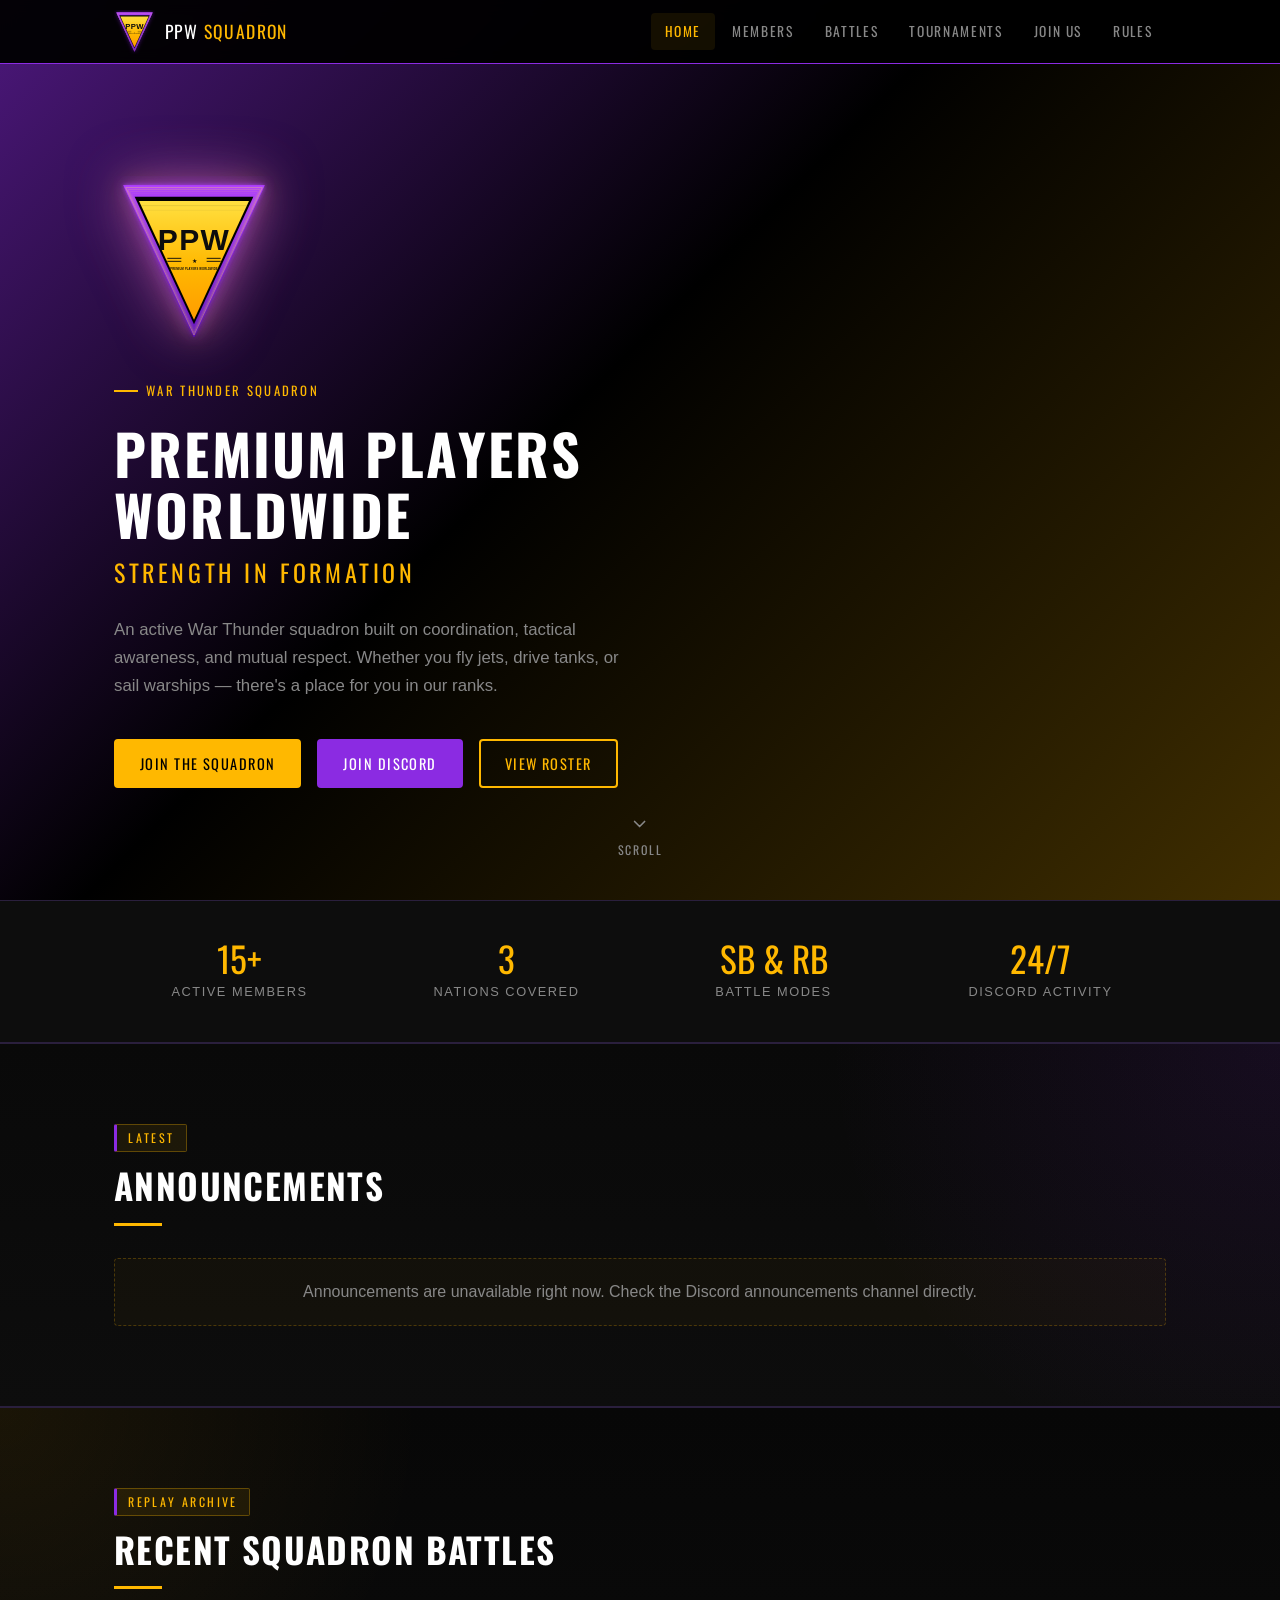
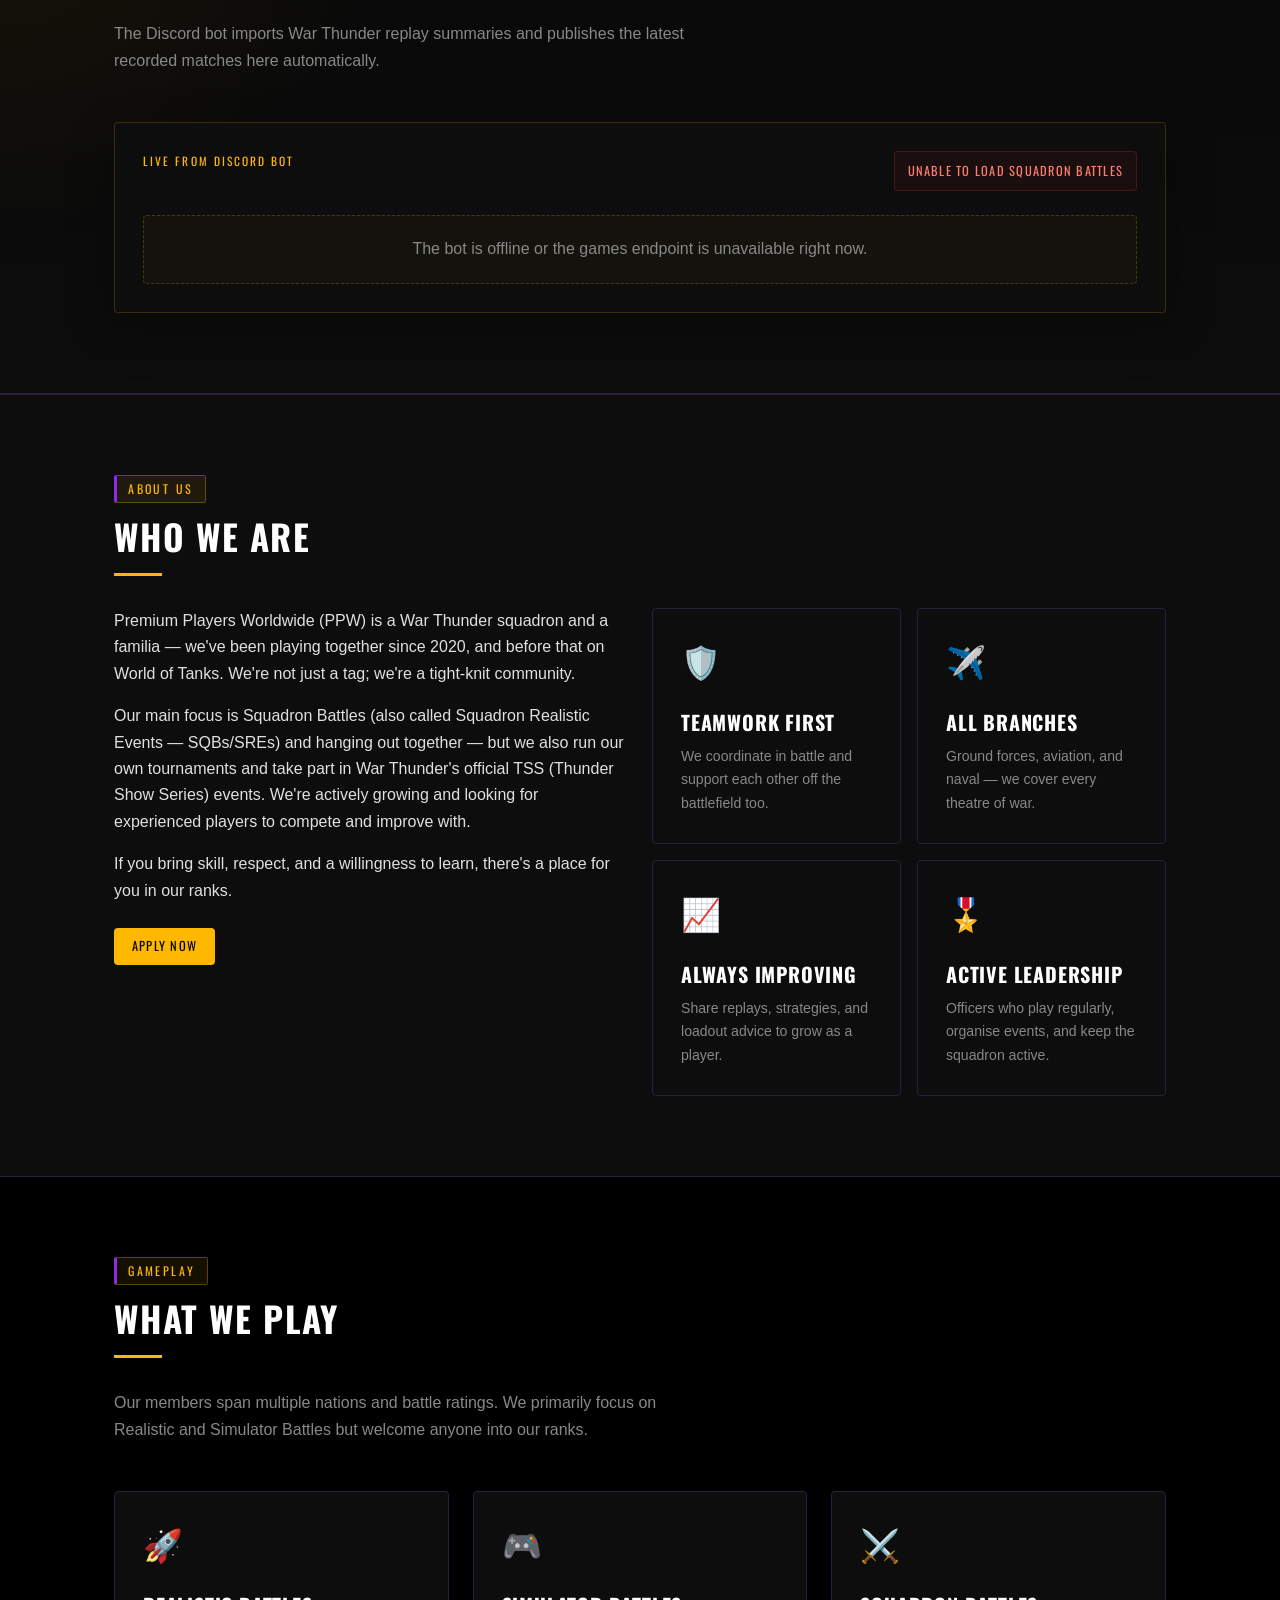
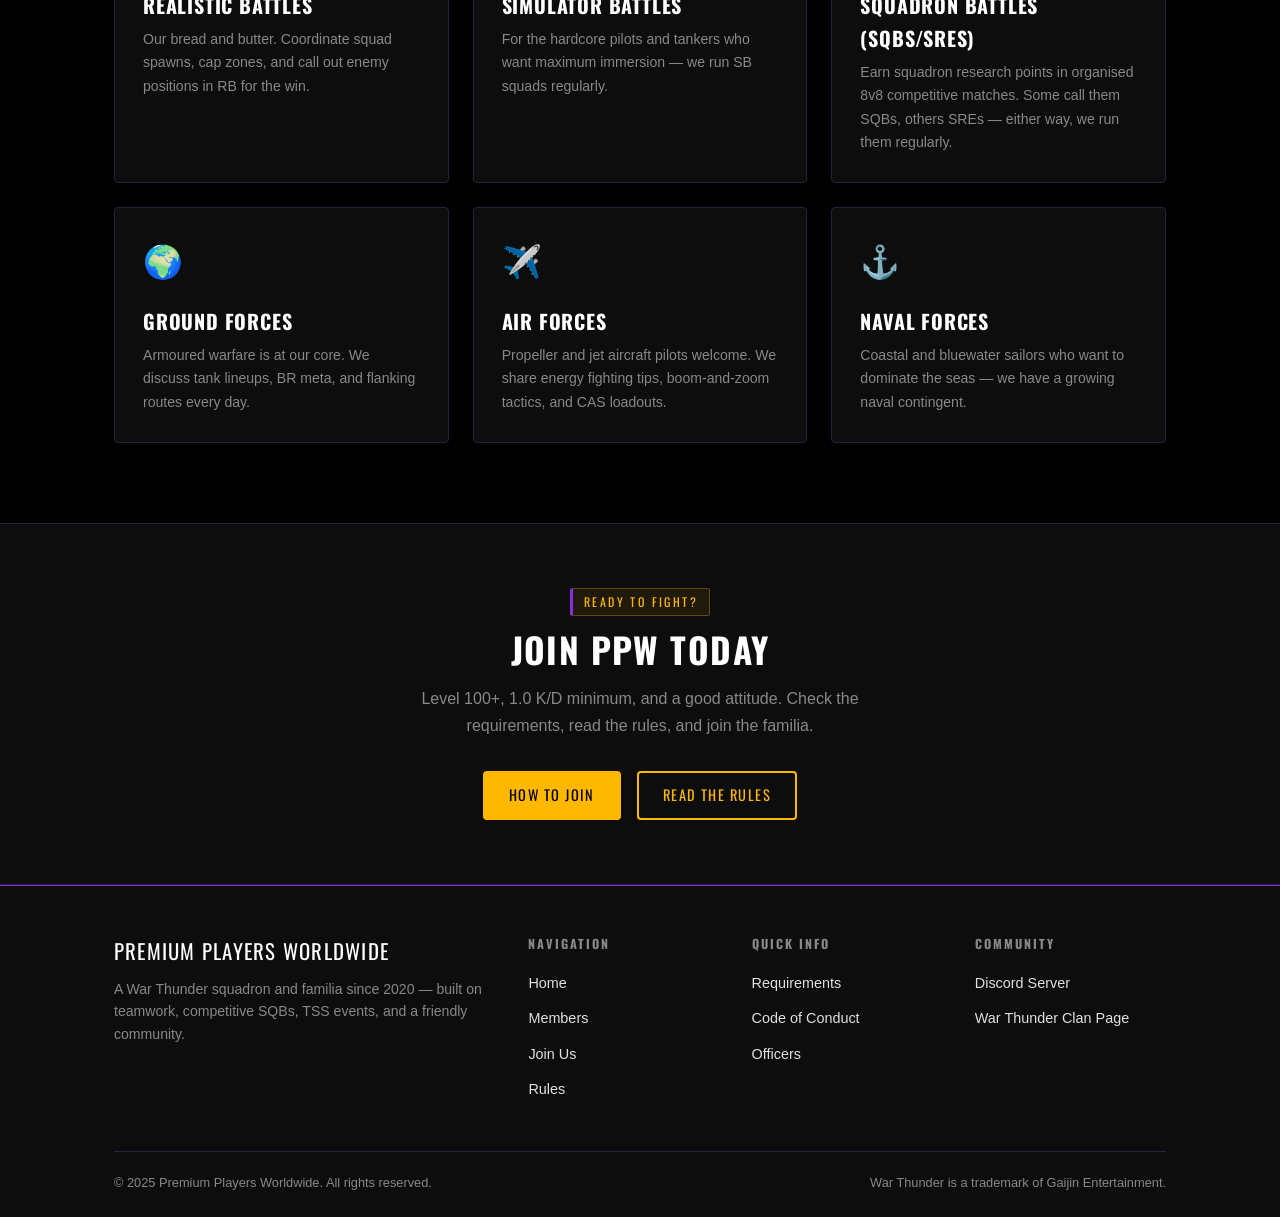
==== commit 8571e9f3: "Add API key meta tag and update fetch requests to include authentication headers" ====
--- a/index.html
+++ b/index.html
@@ -12,6 +12,7 @@
   <link href="https://fonts.googleapis.com/css2?family=Oswald:wght@400;500;600;700&display=swap" rel="stylesheet" />
   <link rel="stylesheet" href="style.css" />
   <meta name="ppw-api-base" content="https://ppw-api.ensignenterprises.com" />
+  <meta name="ppw-api-key" content="72b2854e8e1d3ff73d92992858556b13983392c4e9f0d4d981865be66ccab46f" />
 </head>
 <body>
 
@@ -27,10 +28,8 @@
         <li><a href="members.html">Members</a></li>
         <li><a href="battles.html">Battles</a></li>
         <li><a href="tournaments.html">Tournaments</a></li>
-        <li><a href="leaderboard.html">Top 20</a></li>
         <li><a href="recruitment.html">Join Us</a></li>
         <li><a href="rules.html">Rules</a></li>
-        <li><a href="values.html">Values</a></li>
       </ul>
       <button class="nav-hamburger" id="nav-toggle" aria-label="Toggle navigation" aria-expanded="false">
         <span></span><span></span><span></span>
@@ -110,6 +109,15 @@
       <p class="section-intro">
         The Discord bot imports War Thunder replay summaries and publishes the latest recorded matches here automatically.
       </p>
+      <div class="card battle-log-panel" style="margin-top: 1.5rem;">
+        <div class="battle-log-panel-head">
+          <div class="battle-log-kicker">Live from Discord Bot</div>
+          <div class="battle-log-status" id="battle-log-status" data-state="idle">Waiting for replay data</div>
+        </div>
+        <div class="battle-log-list" id="battle-log-list" aria-live="polite">
+          <div class="battle-log-empty">Loading recent squadron battles...</div>
+        </div>
+      </div>
     </div>
   </section>
 
@@ -172,53 +180,6 @@
     </div>
   </section>
 
-  <!-- ===== VALUES PREVIEW ===== -->
-  <section style="background: var(--color-surface); border-top: 1px solid var(--color-border); border-bottom: 1px solid var(--color-border);">
-    <div class="container">
-      <div class="section-label">Our Foundation</div>
-      <h2 class="section-heading">Our Values</h2>
-      <div class="divider"></div>
-      <p class="section-intro">
-        Six principles guide every member of PPW — in battle and beyond.
-      </p>
-      <div class="grid-3" style="margin-top: 1.5rem;">
-        <div class="card" style="text-align: center; padding: 1.25rem 1rem;">
-          <div class="card-icon">🏆</div>
-          <h3 style="margin: 0.4rem 0 0.2rem;">Excellence</h3>
-          <p class="text-muted" style="font-size: 0.82rem; margin: 0;">Always push to be better.</p>
-        </div>
-        <div class="card" style="text-align: center; padding: 1.25rem 1rem;">
-          <div class="card-icon">⚖️</div>
-          <h3 style="margin: 0.4rem 0 0.2rem;">Integrity</h3>
-          <p class="text-muted" style="font-size: 0.82rem; margin: 0;">Uphold the letter and spirit of our rules.</p>
-        </div>
-        <div class="card" style="text-align: center; padding: 1.25rem 1rem;">
-          <div class="card-icon">🤲</div>
-          <h3 style="margin: 0.4rem 0 0.2rem;">Charity</h3>
-          <p class="text-muted" style="font-size: 0.82rem; margin: 0;">Give back to the people around you.</p>
-        </div>
-        <div class="card" style="text-align: center; padding: 1.25rem 1rem;">
-          <div class="card-icon">🔗</div>
-          <h3 style="margin: 0.4rem 0 0.2rem;">Loyalty</h3>
-          <p class="text-muted" style="font-size: 0.82rem; margin: 0;">Show up and stay committed.</p>
-        </div>
-        <div class="card" style="text-align: center; padding: 1.25rem 1rem;">
-          <div class="card-icon">🎖️</div>
-          <h3 style="margin: 0.4rem 0 0.2rem;">Respect</h3>
-          <p class="text-muted" style="font-size: 0.82rem; margin: 0;">Treat everyone with dignity.</p>
-        </div>
-        <div class="card" style="text-align: center; padding: 1.25rem 1rem;">
-          <div class="card-icon">🤝</div>
-          <h3 style="margin: 0.4rem 0 0.2rem;">Selfless Service</h3>
-          <p class="text-muted" style="font-size: 0.82rem; margin: 0;">Put the team above your own stats.</p>
-        </div>
-      </div>
-      <div style="text-align: center; margin-top: 2rem;">
-        <a href="values.html" class="btn btn-outline">Discover Our Values &rarr;</a>
-      </div>
-    </div>
-  </section>
-
   <!-- ===== WHAT WE PLAY ===== -->
   <section>
     <div class="container">
@@ -317,7 +278,6 @@
             <li><a href="members.html">Members</a></li>
             <li><a href="recruitment.html">Join Us</a></li>
             <li><a href="rules.html">Rules</a></li>
-            <li><a href="values.html">Values</a></li>
           </ul>
         </div>
         <div class="footer-col">
@@ -347,7 +307,9 @@
     var btn = document.getElementById('nav-toggle');
     var menu = document.getElementById('nav-links');
     var apiBaseMeta = document.querySelector('meta[name="ppw-api-base"]');
+    var apiKeyMeta = document.querySelector('meta[name="ppw-api-key"]');
     var apiBase = apiBaseMeta ? apiBaseMeta.content.replace(/\/+$/, '') : '';
+    var apiKey = apiKeyMeta ? apiKeyMeta.content.trim() : '';
     var announcementList = document.getElementById('announcement-list');
     var battleLogStatus = document.getElementById('battle-log-status');
     var battleLogList = document.getElementById('battle-log-list');
@@ -424,6 +386,14 @@
         .replace(/"/g, '&quot;')
         .replace(/</g, '&lt;')
         .replace(/>/g, '&gt;');
+    }
+
+    function buildApiHeaders(extraHeaders) {
+      var headers = Object.assign({}, extraHeaders || {});
+      if (apiKey) {
+        headers['X-API-Key'] = apiKey;
+      }
+      return headers;
     }
 
     function pickAnnouncementTag(announcement, index) {
@@ -477,7 +447,8 @@
 
       try {
         var response = await fetch(apiBase + '/api/announcements?limit=3', {
-          cache: 'no-store'
+          cache: 'no-store',
+          headers: buildApiHeaders()
         });
 
         if (!response.ok) {
@@ -511,7 +482,8 @@
 
         var response = await fetch(url.toString(), {
           mode: 'cors',
-          cache: 'no-store'
+          cache: 'no-store',
+          headers: buildApiHeaders()
         });
 
         if (!response.ok) {
@@ -601,7 +573,8 @@
         setBattleLogStatus('Loading squadron battles...', 'loading');
         var response = await fetch(apiBase + '/api/squadron-battle-games?limit=6', {
           signal: controller.signal,
-          cache: 'no-store'
+          cache: 'no-store',
+          headers: buildApiHeaders()
         });
 
         if (!response.ok) {
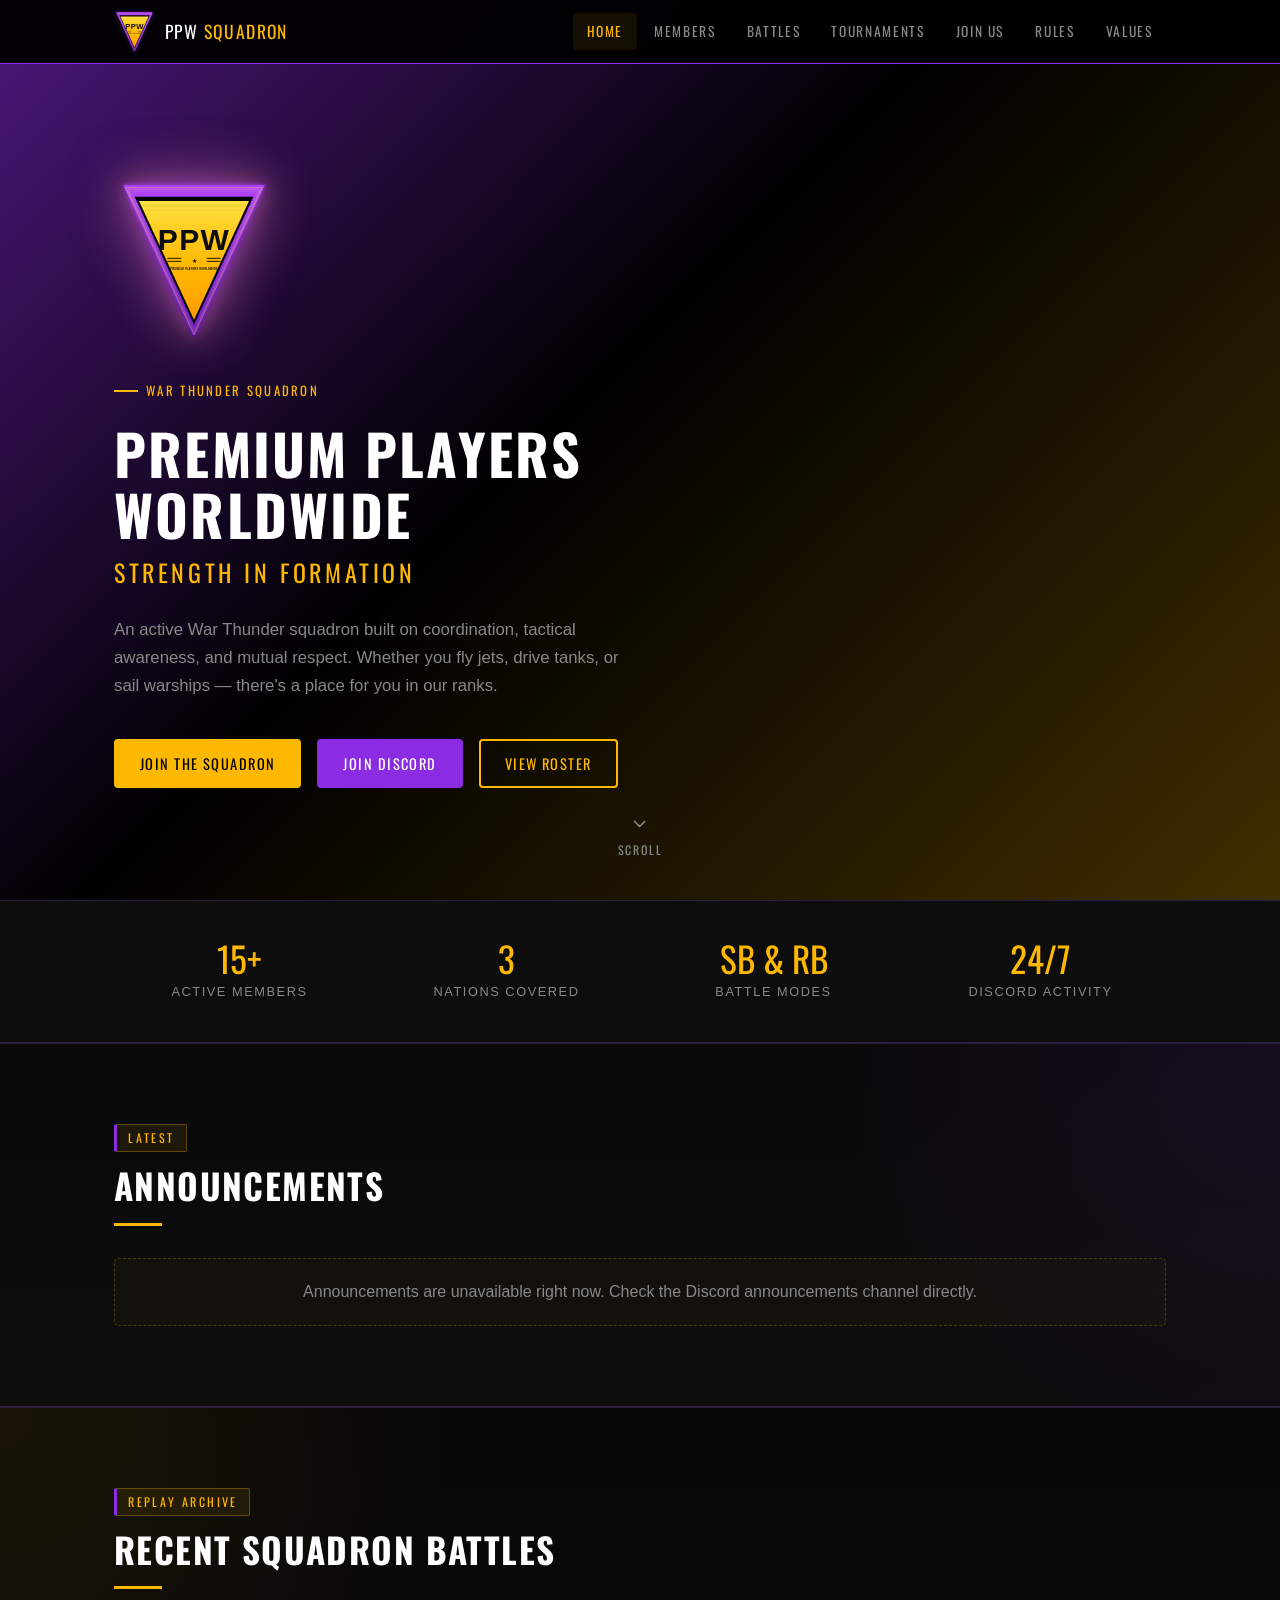
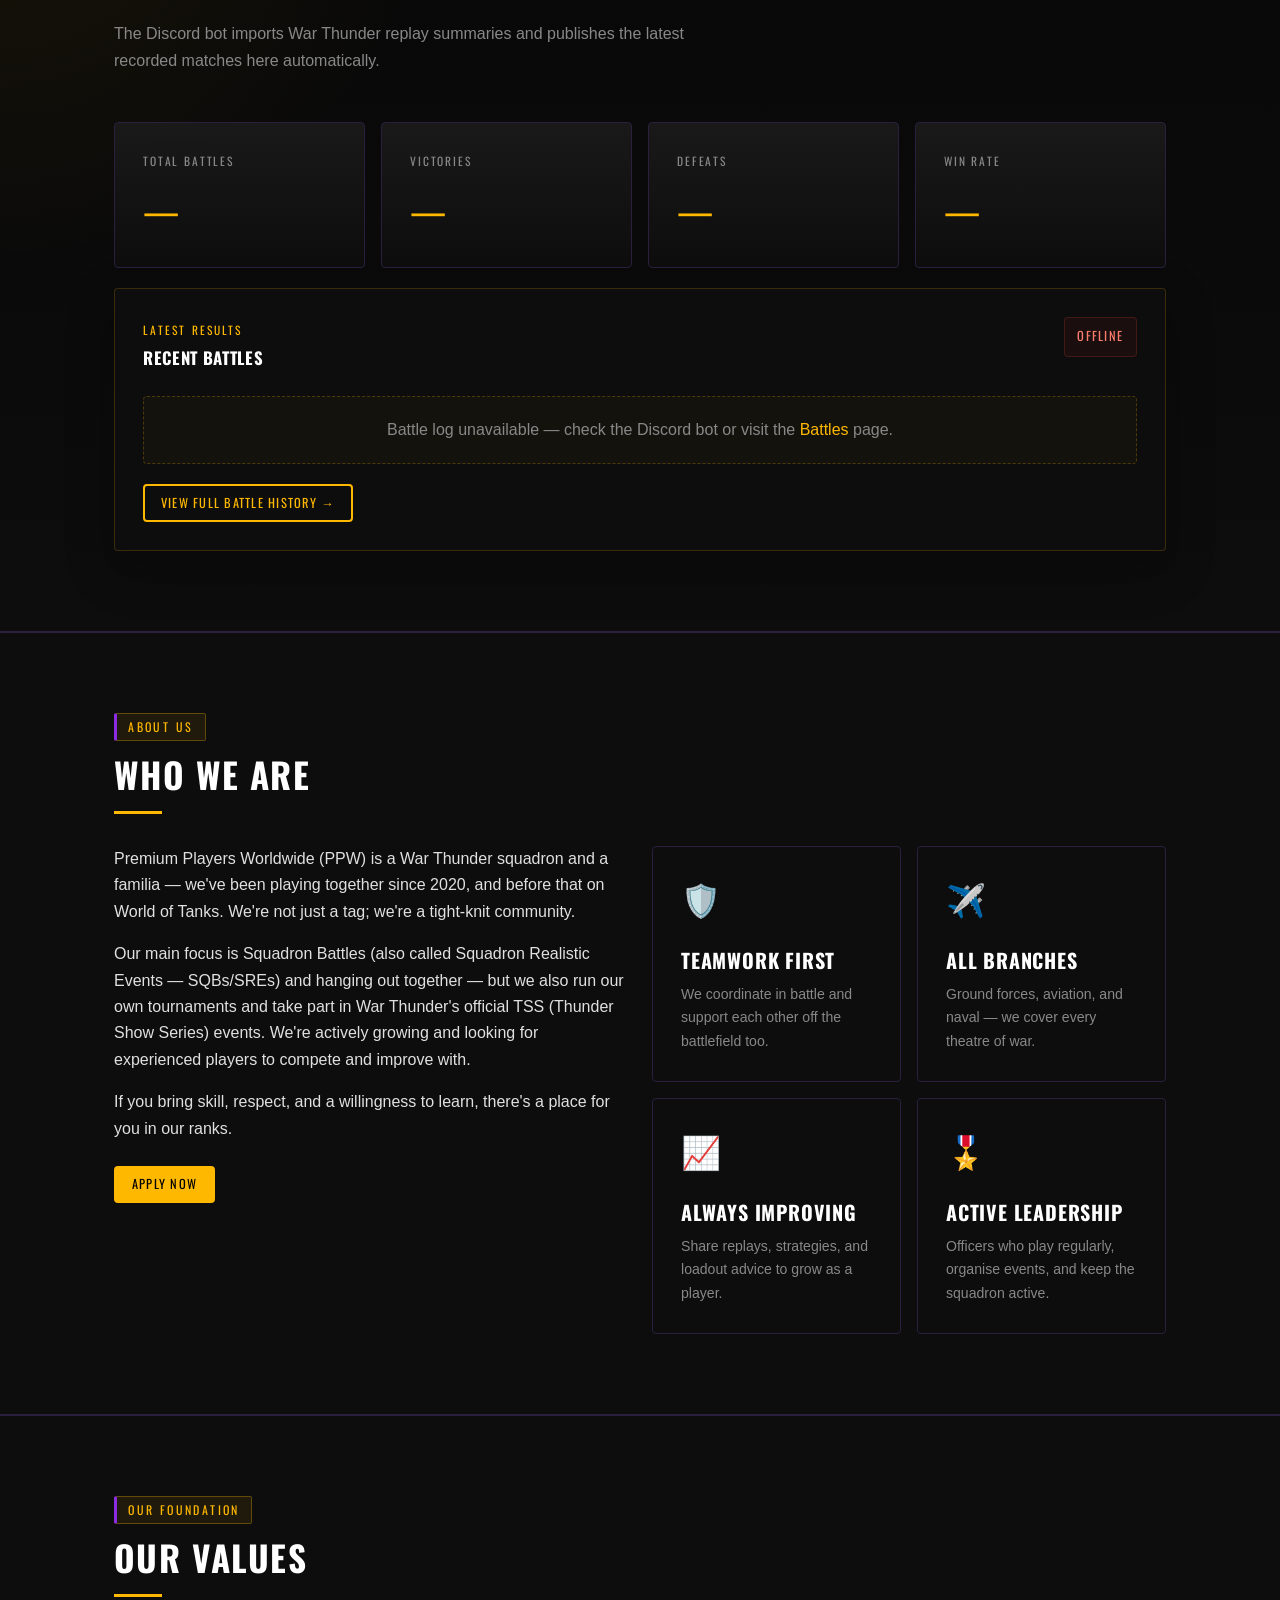
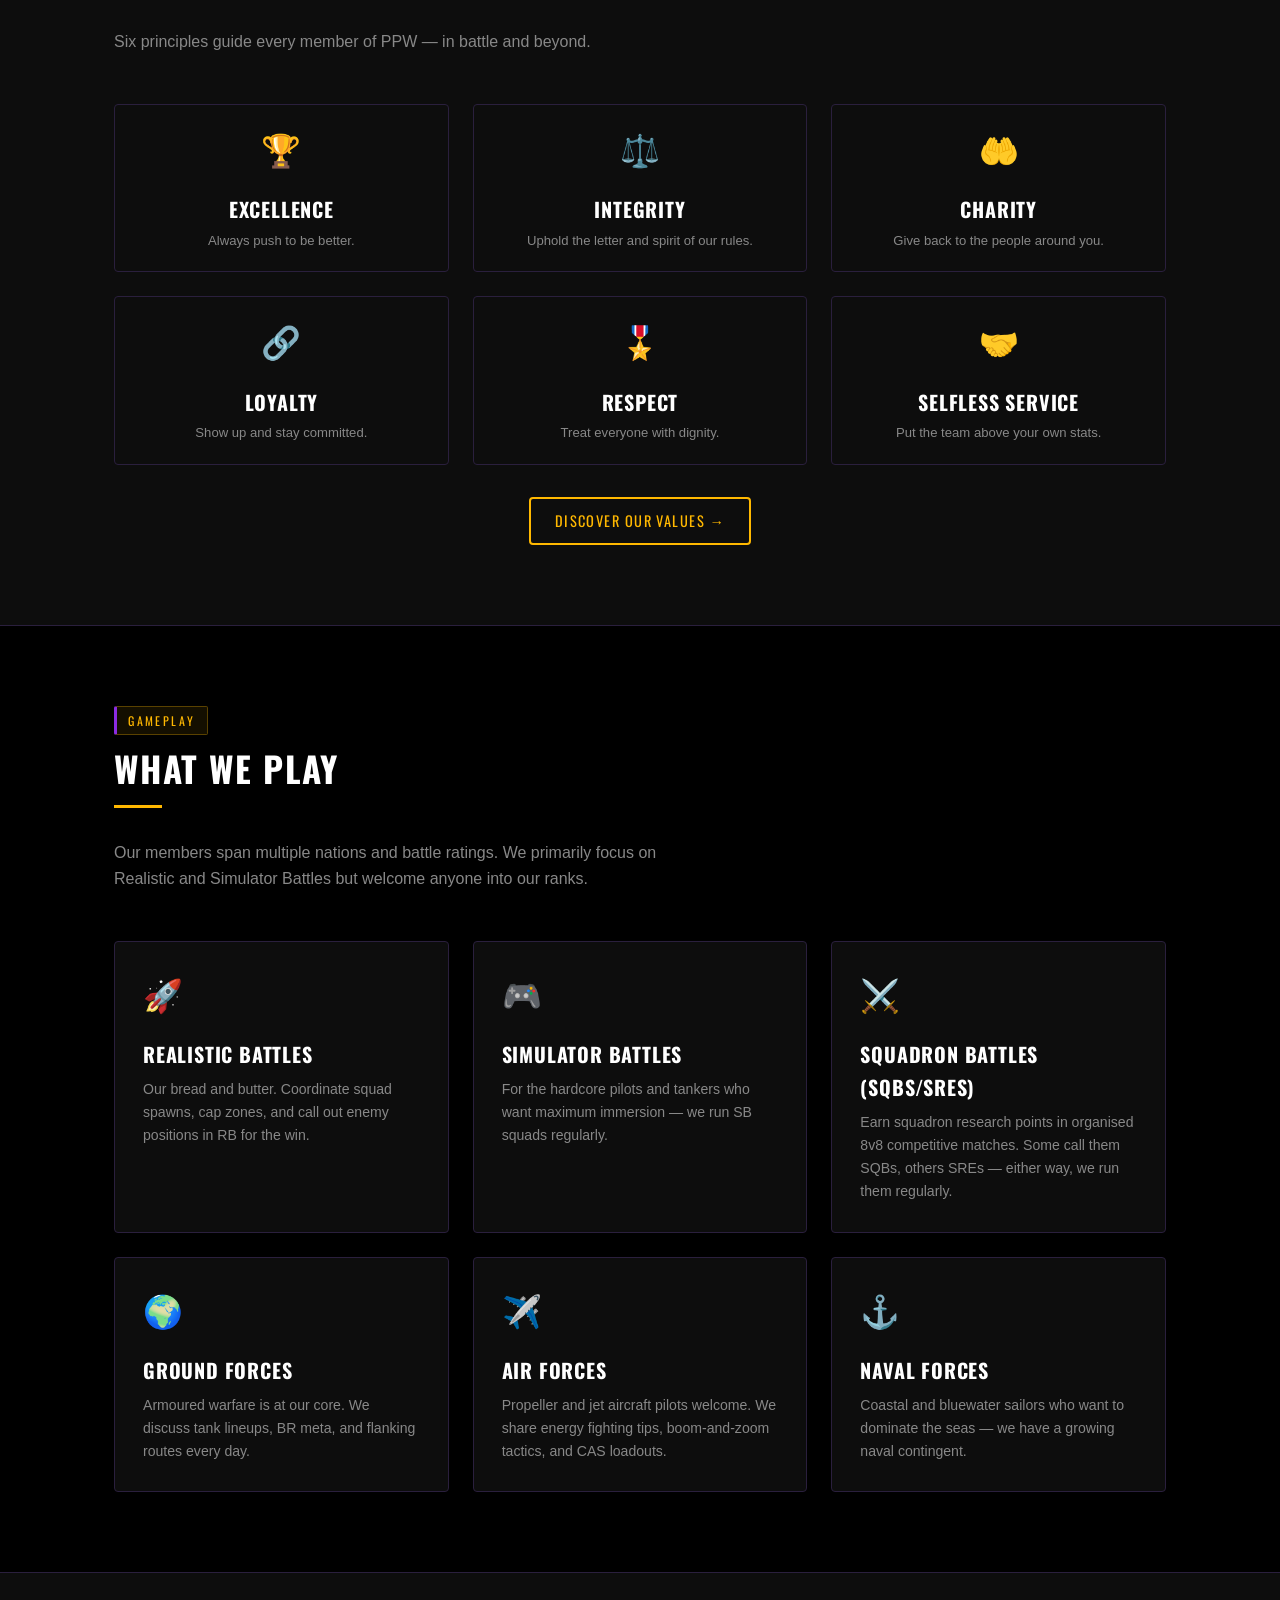
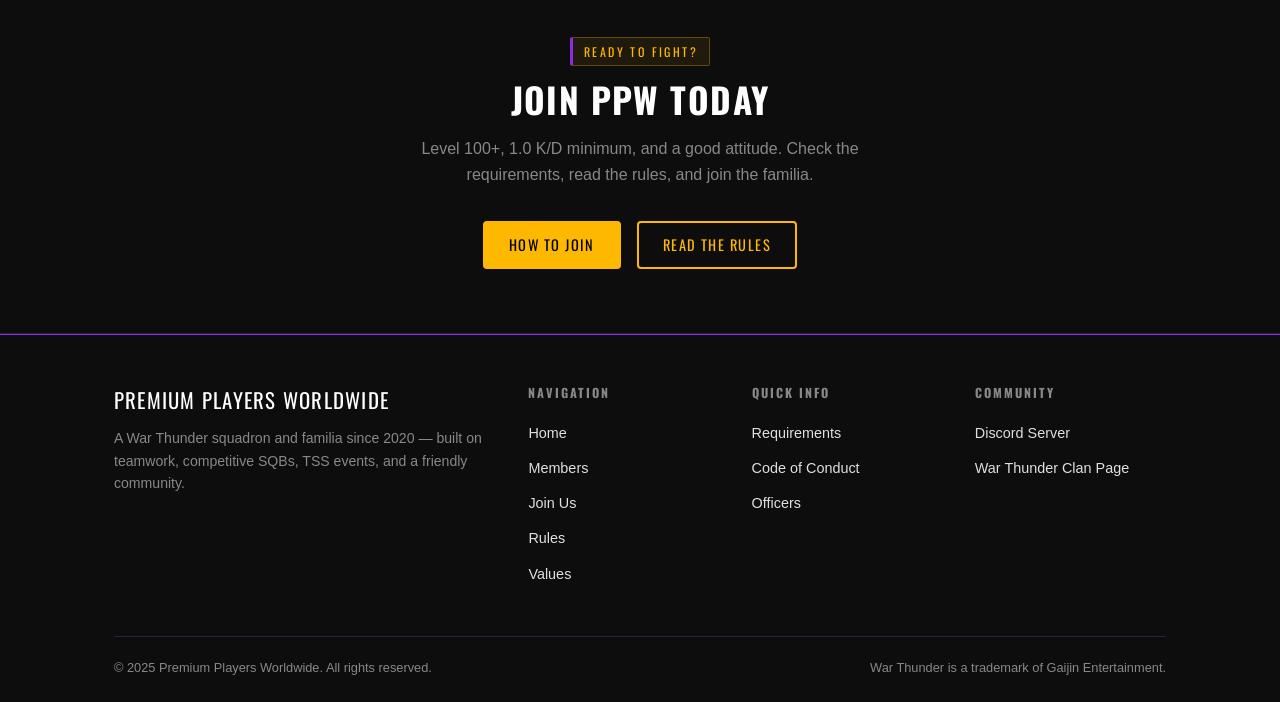
==== commit 18c100d8: "Merge branch 'main' of https://github.com/Rainbowcastle25/WTPPW-Website" ====
--- a/index.html
+++ b/index.html
@@ -30,6 +30,7 @@
         <li><a href="tournaments.html">Tournaments</a></li>
         <li><a href="recruitment.html">Join Us</a></li>
         <li><a href="rules.html">Rules</a></li>
+        <li><a href="values.html">Values</a></li>
       </ul>
       <button class="nav-hamburger" id="nav-toggle" aria-label="Toggle navigation" aria-expanded="false">
         <span></span><span></span><span></span>
@@ -109,13 +110,38 @@
       <p class="section-intro">
         The Discord bot imports War Thunder replay summaries and publishes the latest recorded matches here automatically.
       </p>
-      <div class="card battle-log-panel" style="margin-top: 1.5rem;">
+      <div class="battle-log-summary">
+        <div class="card battle-log-stat">
+          <span class="battle-log-stat-label">Total Battles</span>
+          <span class="battle-log-stat-value" data-battle-stat="total">—</span>
+        </div>
+        <div class="card battle-log-stat">
+          <span class="battle-log-stat-label">Victories</span>
+          <span class="battle-log-stat-value" data-battle-stat="wins">—</span>
+        </div>
+        <div class="card battle-log-stat">
+          <span class="battle-log-stat-label">Defeats</span>
+          <span class="battle-log-stat-value" data-battle-stat="losses">—</span>
+        </div>
+        <div class="card battle-log-stat">
+          <span class="battle-log-stat-label">Win Rate</span>
+          <span class="battle-log-stat-value" data-battle-stat="winrate">—</span>
+        </div>
+      </div>
+
+      <div class="card battle-log-panel">
         <div class="battle-log-panel-head">
-          <div class="battle-log-kicker">Live from Discord Bot</div>
-          <div class="battle-log-status" id="battle-log-status" data-state="idle">Waiting for replay data</div>
-        </div>
-        <div class="battle-log-list" id="battle-log-list" aria-live="polite">
-          <div class="battle-log-empty">Loading recent squadron battles...</div>
+          <div>
+            <span class="battle-log-kicker">Latest Results</span>
+            <h3 style="margin:0; font-size:1.05rem;">Recent Battles</h3>
+          </div>
+          <div class="battle-log-status" id="battle-log-status" data-state="loading">Loading…</div>
+        </div>
+        <div class="battle-log-list" id="battle-log-list">
+          <div class="battle-log-empty">Loading squadron battles…</div>
+        </div>
+        <div style="margin-top:1.25rem;">
+          <a href="battles.html" class="btn btn-outline btn-sm">View Full Battle History →</a>
         </div>
       </div>
     </div>
@@ -180,6 +206,53 @@
     </div>
   </section>
 
+  <!-- ===== VALUES PREVIEW ===== -->
+  <section style="background: var(--color-surface); border-top: 1px solid var(--color-border); border-bottom: 1px solid var(--color-border);">
+    <div class="container">
+      <div class="section-label">Our Foundation</div>
+      <h2 class="section-heading">Our Values</h2>
+      <div class="divider"></div>
+      <p class="section-intro">
+        Six principles guide every member of PPW — in battle and beyond.
+      </p>
+      <div class="grid-3" style="margin-top: 1.5rem;">
+        <div class="card" style="text-align: center; padding: 1.25rem 1rem;">
+          <div class="card-icon">🏆</div>
+          <h3 style="margin: 0.4rem 0 0.2rem;">Excellence</h3>
+          <p class="text-muted" style="font-size: 0.82rem; margin: 0;">Always push to be better.</p>
+        </div>
+        <div class="card" style="text-align: center; padding: 1.25rem 1rem;">
+          <div class="card-icon">⚖️</div>
+          <h3 style="margin: 0.4rem 0 0.2rem;">Integrity</h3>
+          <p class="text-muted" style="font-size: 0.82rem; margin: 0;">Uphold the letter and spirit of our rules.</p>
+        </div>
+        <div class="card" style="text-align: center; padding: 1.25rem 1rem;">
+          <div class="card-icon">🤲</div>
+          <h3 style="margin: 0.4rem 0 0.2rem;">Charity</h3>
+          <p class="text-muted" style="font-size: 0.82rem; margin: 0;">Give back to the people around you.</p>
+        </div>
+        <div class="card" style="text-align: center; padding: 1.25rem 1rem;">
+          <div class="card-icon">🔗</div>
+          <h3 style="margin: 0.4rem 0 0.2rem;">Loyalty</h3>
+          <p class="text-muted" style="font-size: 0.82rem; margin: 0;">Show up and stay committed.</p>
+        </div>
+        <div class="card" style="text-align: center; padding: 1.25rem 1rem;">
+          <div class="card-icon">🎖️</div>
+          <h3 style="margin: 0.4rem 0 0.2rem;">Respect</h3>
+          <p class="text-muted" style="font-size: 0.82rem; margin: 0;">Treat everyone with dignity.</p>
+        </div>
+        <div class="card" style="text-align: center; padding: 1.25rem 1rem;">
+          <div class="card-icon">🤝</div>
+          <h3 style="margin: 0.4rem 0 0.2rem;">Selfless Service</h3>
+          <p class="text-muted" style="font-size: 0.82rem; margin: 0;">Put the team above your own stats.</p>
+        </div>
+      </div>
+      <div style="text-align: center; margin-top: 2rem;">
+        <a href="values.html" class="btn btn-outline">Discover Our Values &rarr;</a>
+      </div>
+    </div>
+  </section>
+
   <!-- ===== WHAT WE PLAY ===== -->
   <section>
     <div class="container">
@@ -278,6 +351,7 @@
             <li><a href="members.html">Members</a></li>
             <li><a href="recruitment.html">Join Us</a></li>
             <li><a href="rules.html">Rules</a></li>
+            <li><a href="values.html">Values</a></li>
           </ul>
         </div>
         <div class="footer-col">
@@ -525,33 +599,44 @@
       }
 
       if (!Array.isArray(games) || games.length === 0) {
-        battleLogList.innerHTML = '<div class="battle-log-empty">No squadron battles scheduled yet. Check back soon!</div>';
-        return;
-      }
-
-      var html = games.map(function (game) {
-        var gameDate = game.battleTimestamp ? formatDate(game.battleTimestamp) : formatDate(game.createdAt);
-        var timeStr = game.time ? ' at ' + escapeText(game.time) : '';
-        var signups = game.totalSignups || 0;
+        battleLogList.innerHTML = '<div class="battle-log-empty">No squadron battles recorded yet. Check back soon!</div>';
+        return;
+      }
+
+      var wins = 0, losses = 0, draws = 0;
+      games.forEach(function (g) {
+        if (g.winnerSide === 'left') wins++;
+        else if (g.winnerSide === 'right') losses++;
+        else if (g.winnerSide === 'tie') draws++;
+      });
+      var total = games.length;
+      setBattleStat('total', total);
+      setBattleStat('wins', wins);
+      setBattleStat('losses', losses);
+      setBattleStat('winrate', total > 0 ? Math.round((wins / total) * 100) + '%' : '—');
+
+      var html = games.slice(0, 5).map(function (game) {
+        var ws = game.winnerSide;
+        var resultCls = ws === 'left' ? 'win' : ws === 'right' ? 'loss' : ws === 'tie' ? 'tie' : '';
+        var resultText = ws === 'left' ? 'Victory' : ws === 'right' ? 'Defeat' : ws === 'tie' ? 'Draw' : 'Unknown';
+        var gameDate = game.battleDate ? formatDate(game.battleDate) : formatDate(game.importedAt);
+        var leftScore = game.leftScore != null ? game.leftScore : '—';
+        var rightScore = game.rightScore != null ? game.rightScore : '—';
 
         return [
-          '<article class="battle-log-item">',
+          '<article class="battle-log-item ' + resultCls + '">',
             '<div class="battle-log-item-top">',
               '<div>',
-                '<div class="battle-log-map">BR ' + escapeText(game.br || 'N/A') + ' Squadron Battle</div>',
-                '<div class="battle-log-date">' + gameDate + timeStr + '</div>',
+                '<div class="battle-log-map">' + escapeText(game.mapName || 'Unknown map') + '</div>',
+                '<div class="battle-log-date">' + escapeText(gameDate) + '</div>',
               '</div>',
-              '<div class="battle-log-result">Scheduled</div>',
+              '<div class="battle-log-result">' + escapeText(resultText) + '</div>',
             '</div>',
-            '<div class="battle-log-score">',
-              '<span class="score-value">' + escapeText(signups) + '</span>',
-              '<span class="score-label">players signed up</span>',
+            '<div class="battle-log-score">' + escapeText(leftScore) + ' — ' + escapeText(rightScore) + '</div>',
+            '<div class="battle-log-meta">',
+              '<span>vs ' + escapeText(game.rightLabel || 'Unknown opponent') + '</span>',
+              '<span>' + escapeText(game.playerCount || '—') + ' players</span>',
             '</div>',
-            '<div class="battle-log-meta">',
-              '<span>' + escapeText(game.attendees || 0) + ' confirmed</span>',
-              '<span>' + escapeText(game.maybe || 0) + ' maybe</span>',
-            '</div>',
-            (game.notes ? '<p class="battle-log-note">' + escapeText(game.notes) + '</p>' : ''),
           '</article>'
         ].join('');
       }).join('');
@@ -565,13 +650,11 @@
       }
 
       var controller = new AbortController();
-      var timeout = setTimeout(function () {
-        controller.abort();
-      }, 8000);
+      var timeout = setTimeout(function () { controller.abort(); }, 8000);
 
       try {
-        setBattleLogStatus('Loading squadron battles...', 'loading');
-        var response = await fetch(apiBase + '/api/squadron-battle-games?limit=6', {
+        setBattleLogStatus('Loading…', 'loading');
+        var response = await fetch(apiBase + '/api/squadron-battle-log?limit=5', {
           signal: controller.signal,
           cache: 'no-store',
           headers: buildApiHeaders()
@@ -582,13 +665,13 @@
         }
 
         var data = await response.json();
-        renderBattleLog(data.games || []);
-        setBattleLogStatus('Squadron battles loaded', 'ready');
+        renderBattleLog(data.recentReplays || []);
+        setBattleLogStatus('Live', 'ready');
       } catch (error) {
         console.error('[Battle Log] Failed to load games:', error);
-        setBattleLogStatus('Unable to load squadron battles', 'error');
+        setBattleLogStatus('Offline', 'error');
         if (battleLogList) {
-          battleLogList.innerHTML = '<div class="battle-log-empty">The bot is offline or the games endpoint is unavailable right now.</div>';
+          battleLogList.innerHTML = '<div class="battle-log-empty">Battle log unavailable — check the Discord bot or visit the <a href="battles.html">Battles</a> page.</div>';
         }
       } finally {
         clearTimeout(timeout);
--- a/style.css
+++ b/style.css
@@ -905,7 +905,6 @@
 .rank-officer   { color: #9B3BF2; border-color: #9B3BF2; background: rgba(155,59,242,0.10); }
 .rank-sergeant  { color: #27ae60; border-color: #27ae60; background: rgba(39,174,96,0.08); }
 .rank-private   { color: var(--color-text-muted); border-color: var(--color-border); background: transparent; }
-.rank-badge-top20 { color: #000; border-color: #FF8C00; background: linear-gradient(135deg, #FFD700, #FFA500); font-weight: 700; }
 
 @media (max-width: 900px) {
   .battle-log-summary {
@@ -1097,18 +1096,35 @@
 
 /* ---------- Page Hero (inner pages) ---------- */
 .page-hero {
-  padding: calc(var(--nav-height) + 3.5rem) 0 3.5rem;
+  padding: calc(var(--nav-height) + 4rem) 0 4rem;
   background:
-    linear-gradient(180deg, rgba(0,0,0,0.7) 0%, rgba(0,0,0,1) 100%),
+    linear-gradient(180deg, rgba(0,0,0,0.65) 0%, rgba(0,0,0,1) 100%),
     repeating-linear-gradient(
       45deg,
-      rgba(139,43,226,0.04) 0px,
-      rgba(139,43,226,0.04) 1px,
+      rgba(139,43,226,0.05) 0px,
+      rgba(139,43,226,0.05) 1px,
       transparent 1px,
       transparent 24px
     );
   border-bottom: 1px solid var(--color-purple);
 }
+
+.page-hero h1 {
+  margin-top: 0.5rem;
+  margin-bottom: 0;
+}
+
+.page-hero .breadcrumb {
+  font-size: 0.8rem;
+  color: var(--color-text-muted);
+  margin-bottom: 0.75rem;
+  font-family: var(--font-heading);
+  letter-spacing: 0.1em;
+  text-transform: uppercase;
+}
+
+.page-hero .breadcrumb a { color: var(--color-text-muted); }
+.page-hero .breadcrumb a:hover { color: var(--color-accent); }
 
 .page-hero .breadcrumb {
   font-size: 0.8rem;
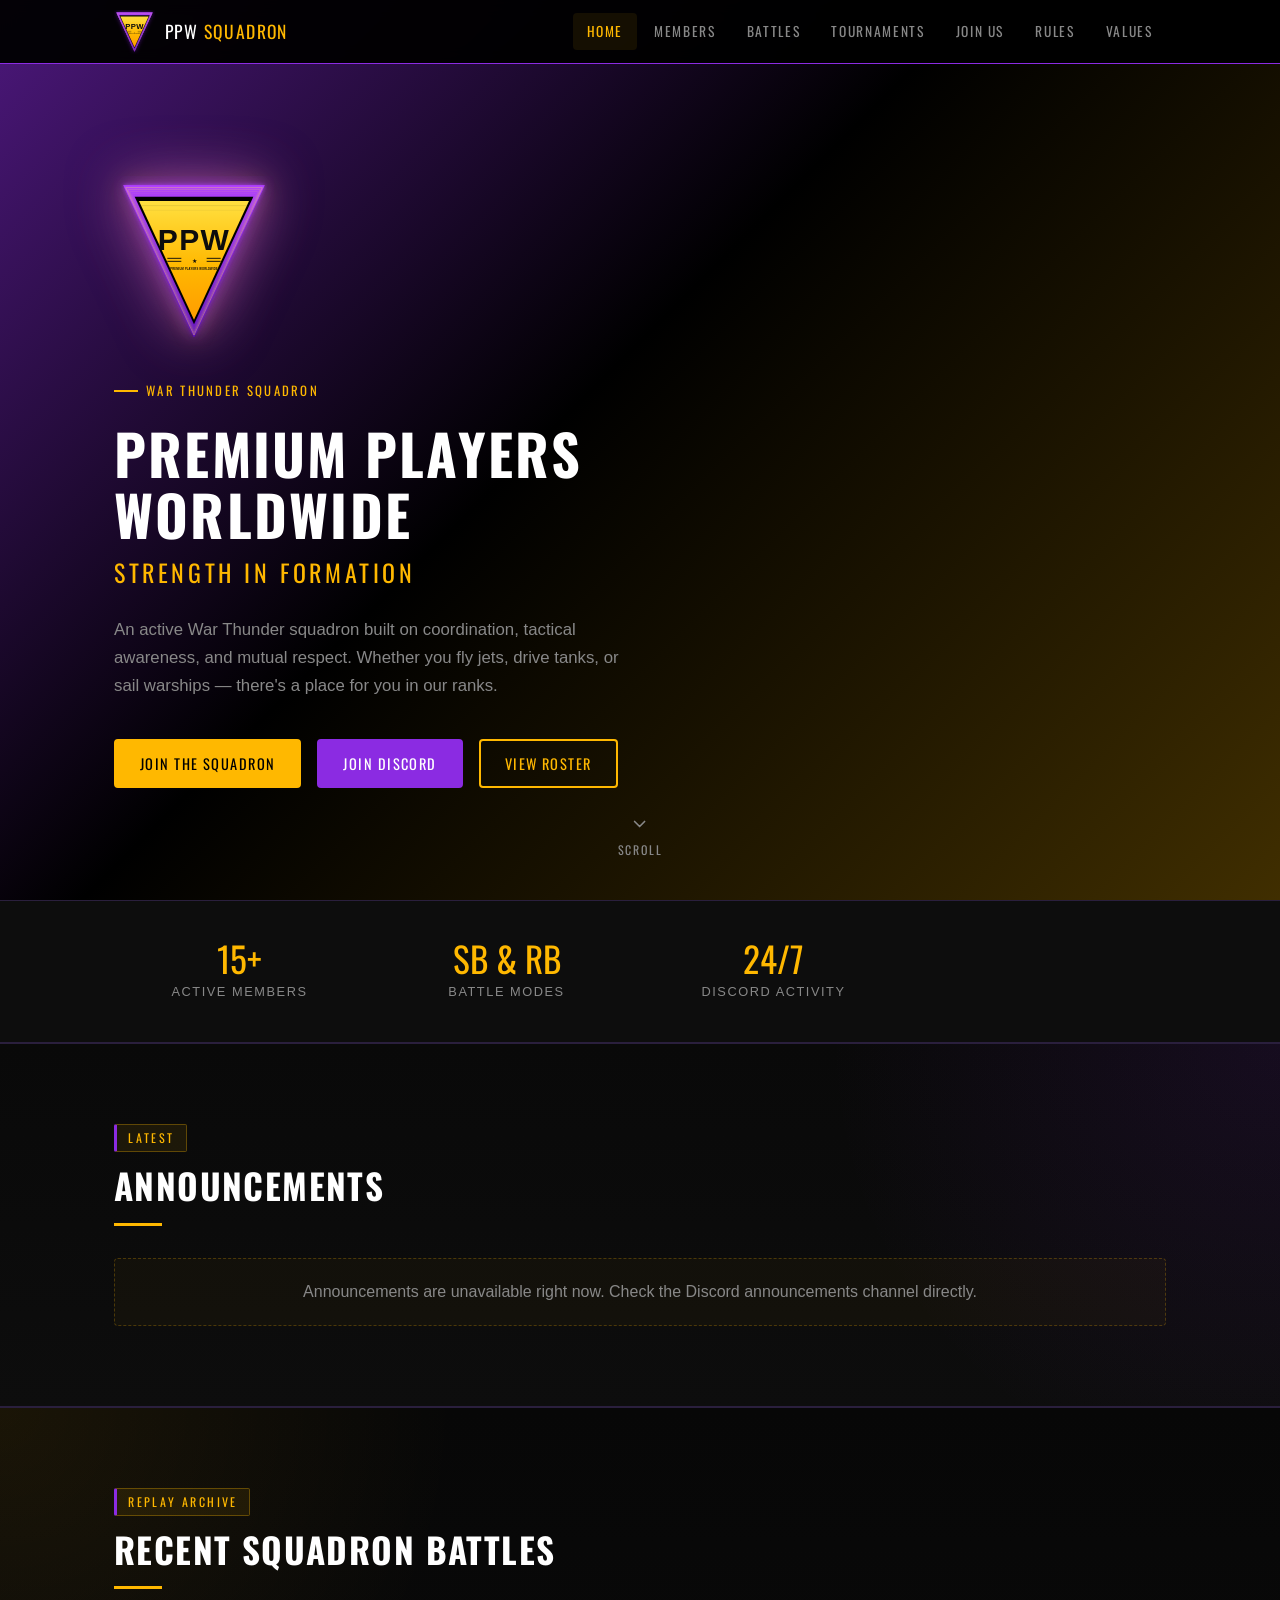
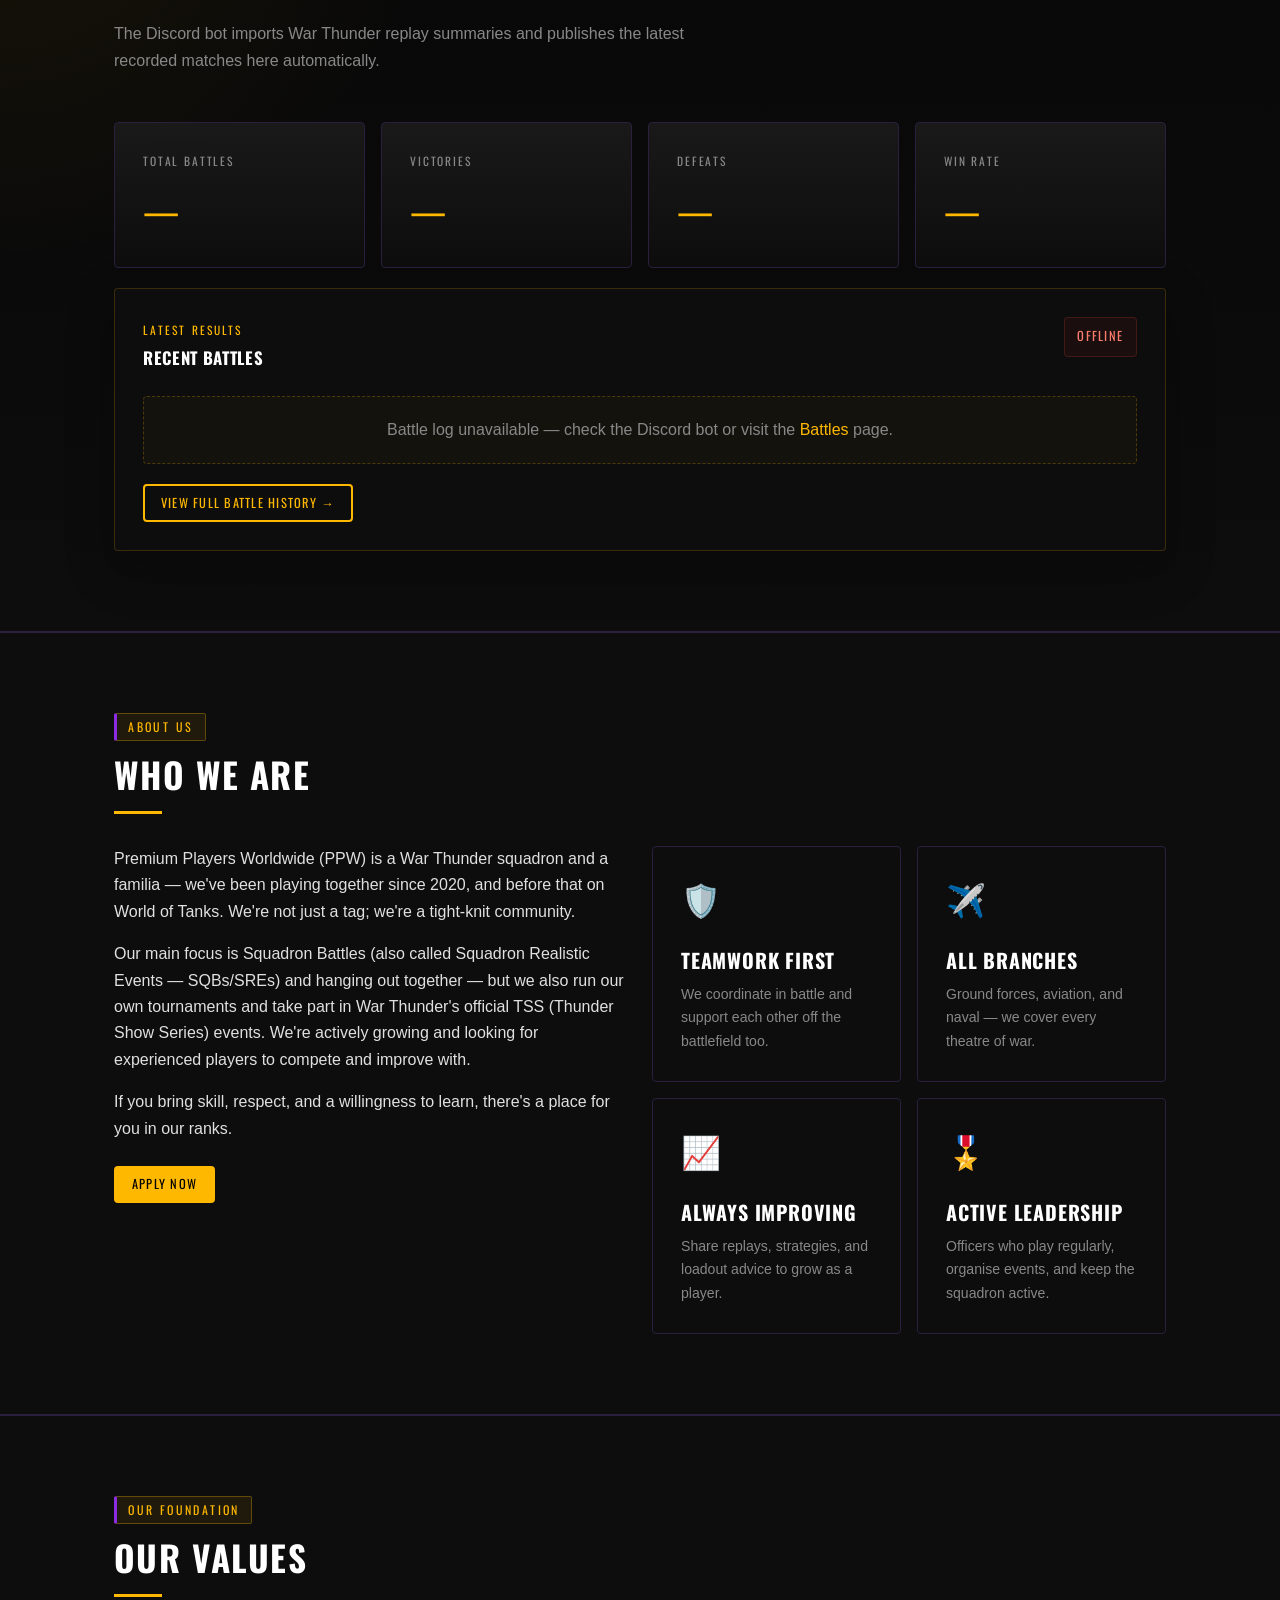
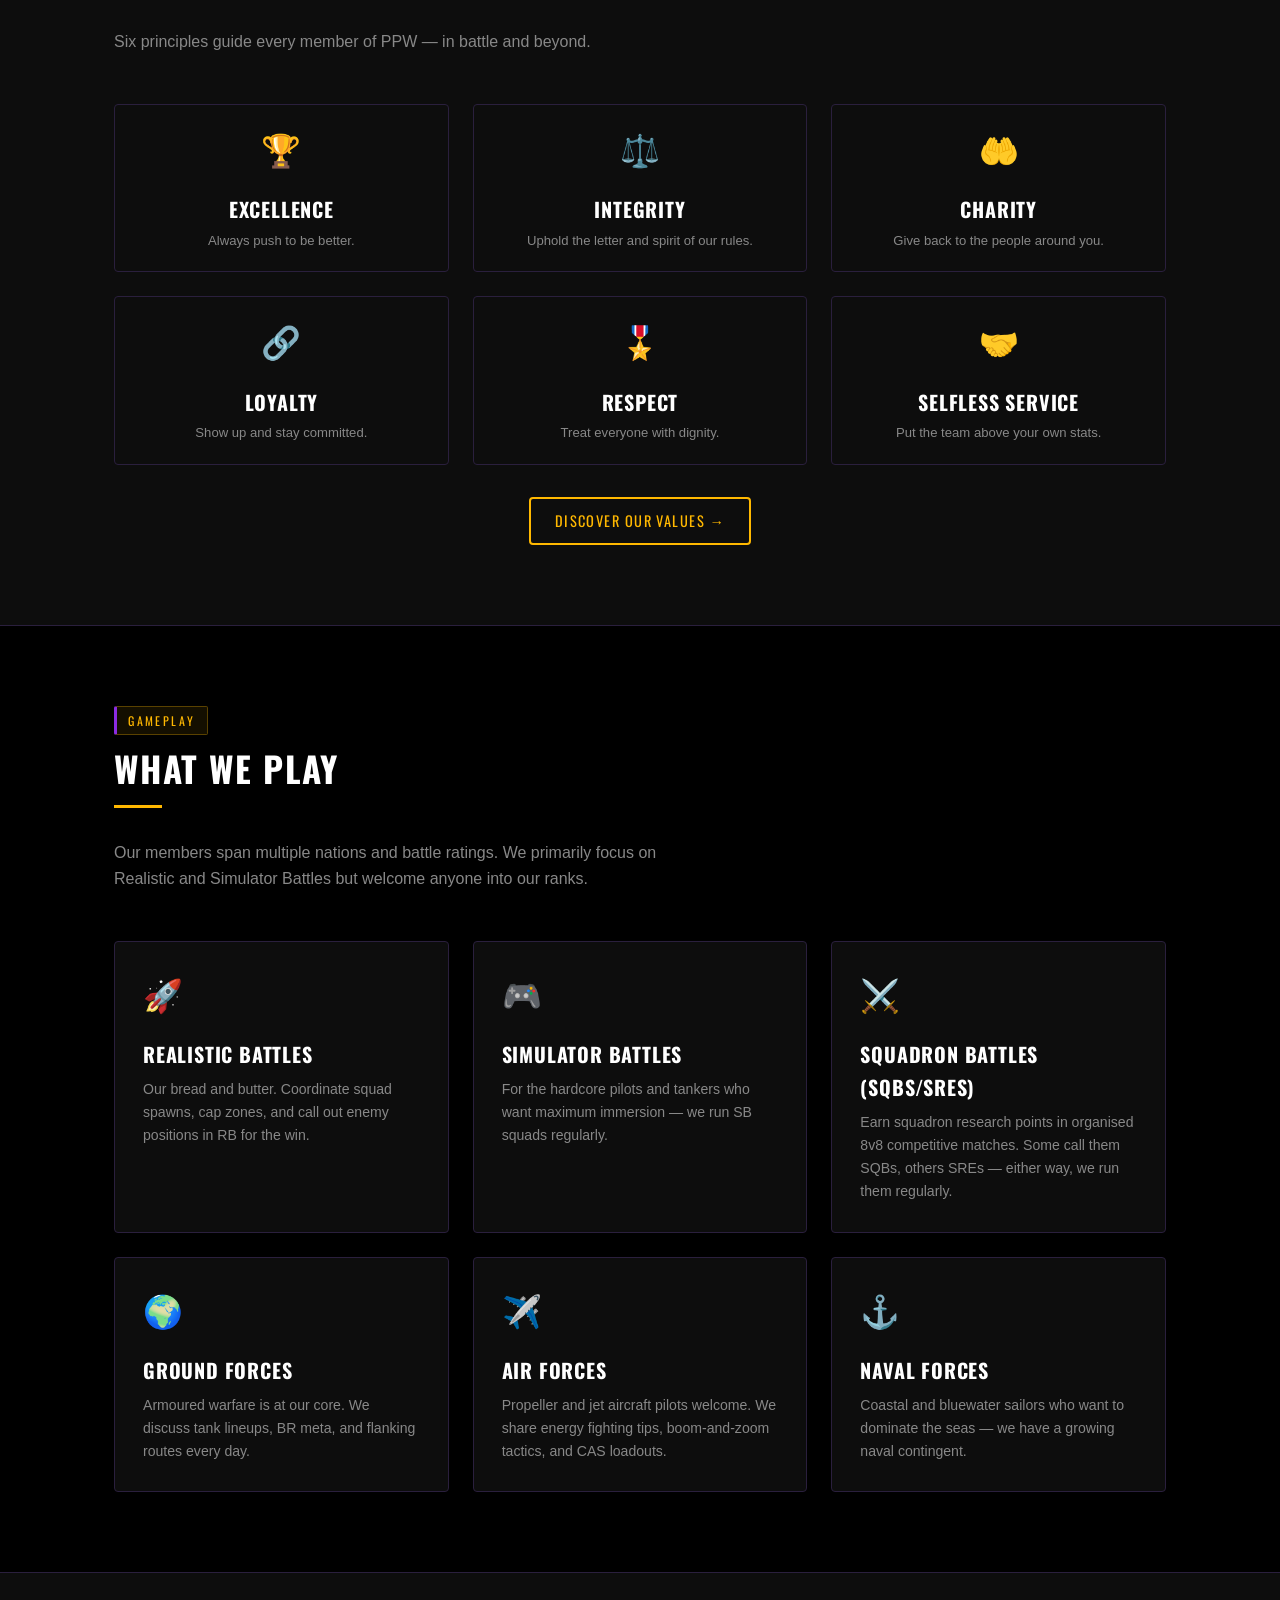
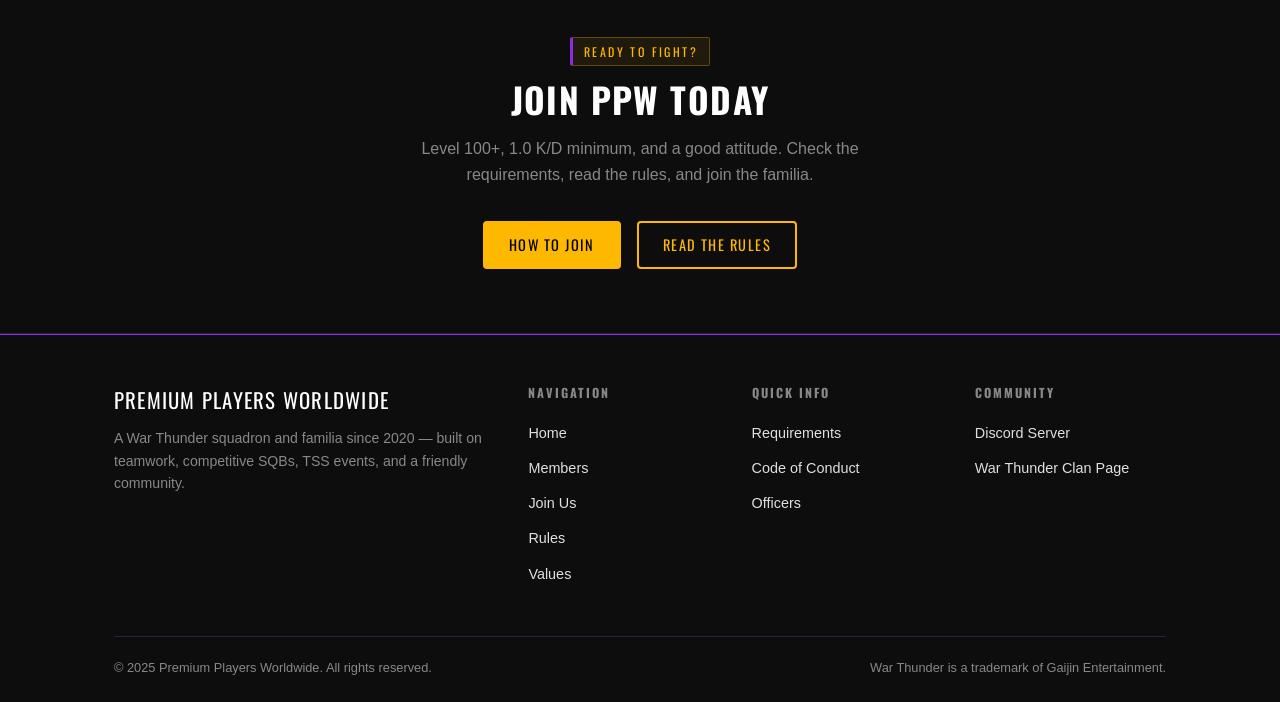
==== commit 4078930a: "Remove nations covered stat from the stats bar" ====
--- a/index.html
+++ b/index.html
@@ -72,10 +72,6 @@
       <div class="stat-item">
         <div class="stat-value" id="stat-members">—</div>
         <div class="stat-label">Active Members</div>
-      </div>
-      <div class="stat-item">
-        <div class="stat-value">3</div>
-        <div class="stat-label">Nations Covered</div>
       </div>
       <div class="stat-item">
         <div class="stat-value">SB &amp; RB</div>
@@ -654,7 +650,7 @@
 
       try {
         setBattleLogStatus('Loading…', 'loading');
-        var response = await fetch(apiBase + '/api/squadron-battle-log?limit=5', {
+        var response = await fetch(apiBase + '/api/squadron-battle-log?limit=5&tag=WTPPW', {
           signal: controller.signal,
           cache: 'no-store',
           headers: buildApiHeaders()
@@ -665,7 +661,12 @@
         }
 
         var data = await response.json();
-        renderBattleLog(data.recentReplays || []);
+        var raw = data.recentReplays || [];
+        var games = raw.filter(function (g) {
+          var label = (g.leftLabel || '').toLowerCase();
+          return label.indexOf('wtppw') !== -1 || label.indexOf('premium players worldwide') !== -1;
+        });
+        renderBattleLog(games);
         setBattleLogStatus('Live', 'ready');
       } catch (error) {
         console.error('[Battle Log] Failed to load games:', error);
--- a/style.css
+++ b/style.css
@@ -906,6 +906,26 @@
 .rank-sergeant  { color: #27ae60; border-color: #27ae60; background: rgba(39,174,96,0.08); }
 .rank-private   { color: var(--color-text-muted); border-color: var(--color-border); background: transparent; }
 
+/* Top-player name glow effects */
+.rating-top1 {
+  text-shadow: 0 0 14px rgba(255,184,0,0.75), 0 0 5px rgba(255,184,0,0.45);
+  animation: top1-shimmer 2.5s ease-in-out infinite;
+}
+.rating-top2 { text-shadow: 0 0 10px rgba(192,192,192,0.65), 0 0 4px rgba(192,192,192,0.35); }
+.rating-top3 { text-shadow: 0 0 9px rgba(205,127,50,0.6), 0 0 4px rgba(205,127,50,0.3); }
+
+@keyframes top1-shimmer {
+  0%, 100% { opacity: 1; }
+  50%       { opacity: 0.72; }
+}
+
+.top-icon {
+  margin-right: 0.3rem;
+  font-size: 0.95rem;
+  vertical-align: middle;
+  display: inline-block;
+}
+
 @media (max-width: 900px) {
   .battle-log-summary {
     grid-template-columns: repeat(2, minmax(0, 1fr));
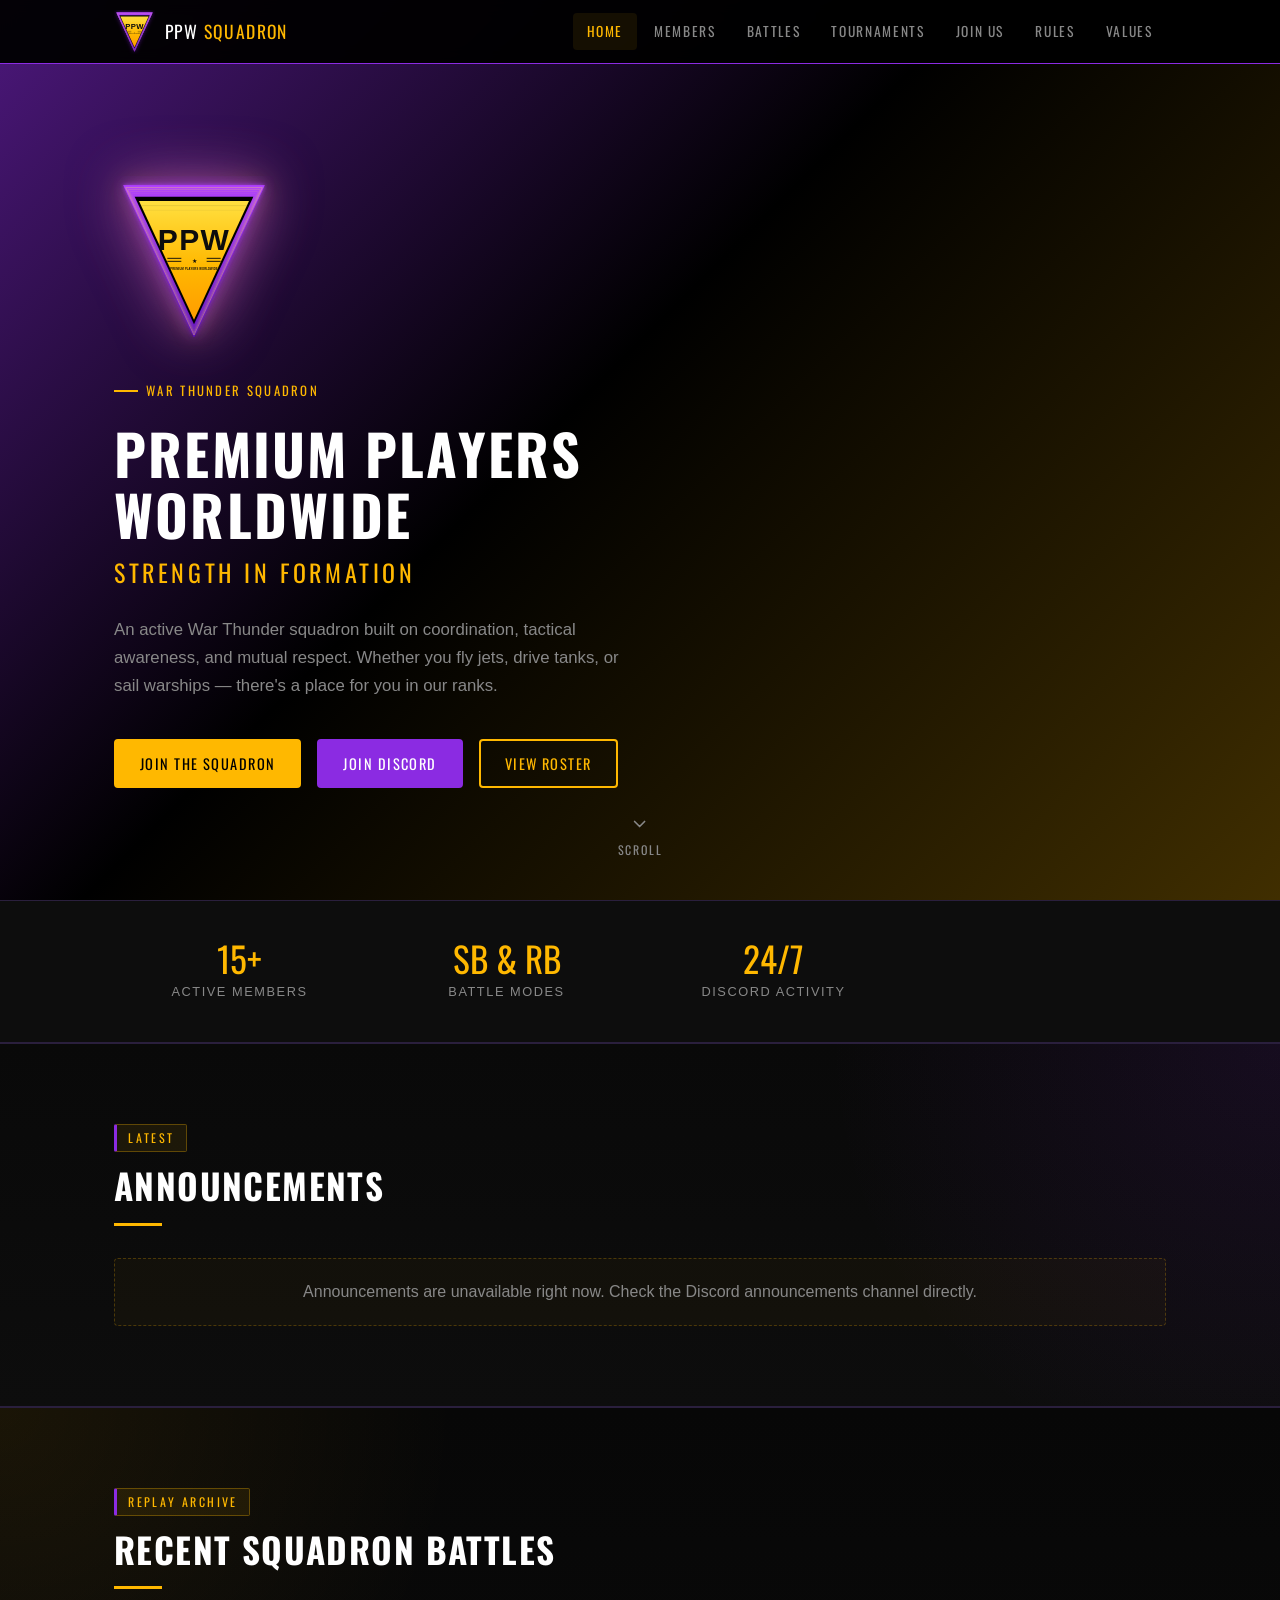
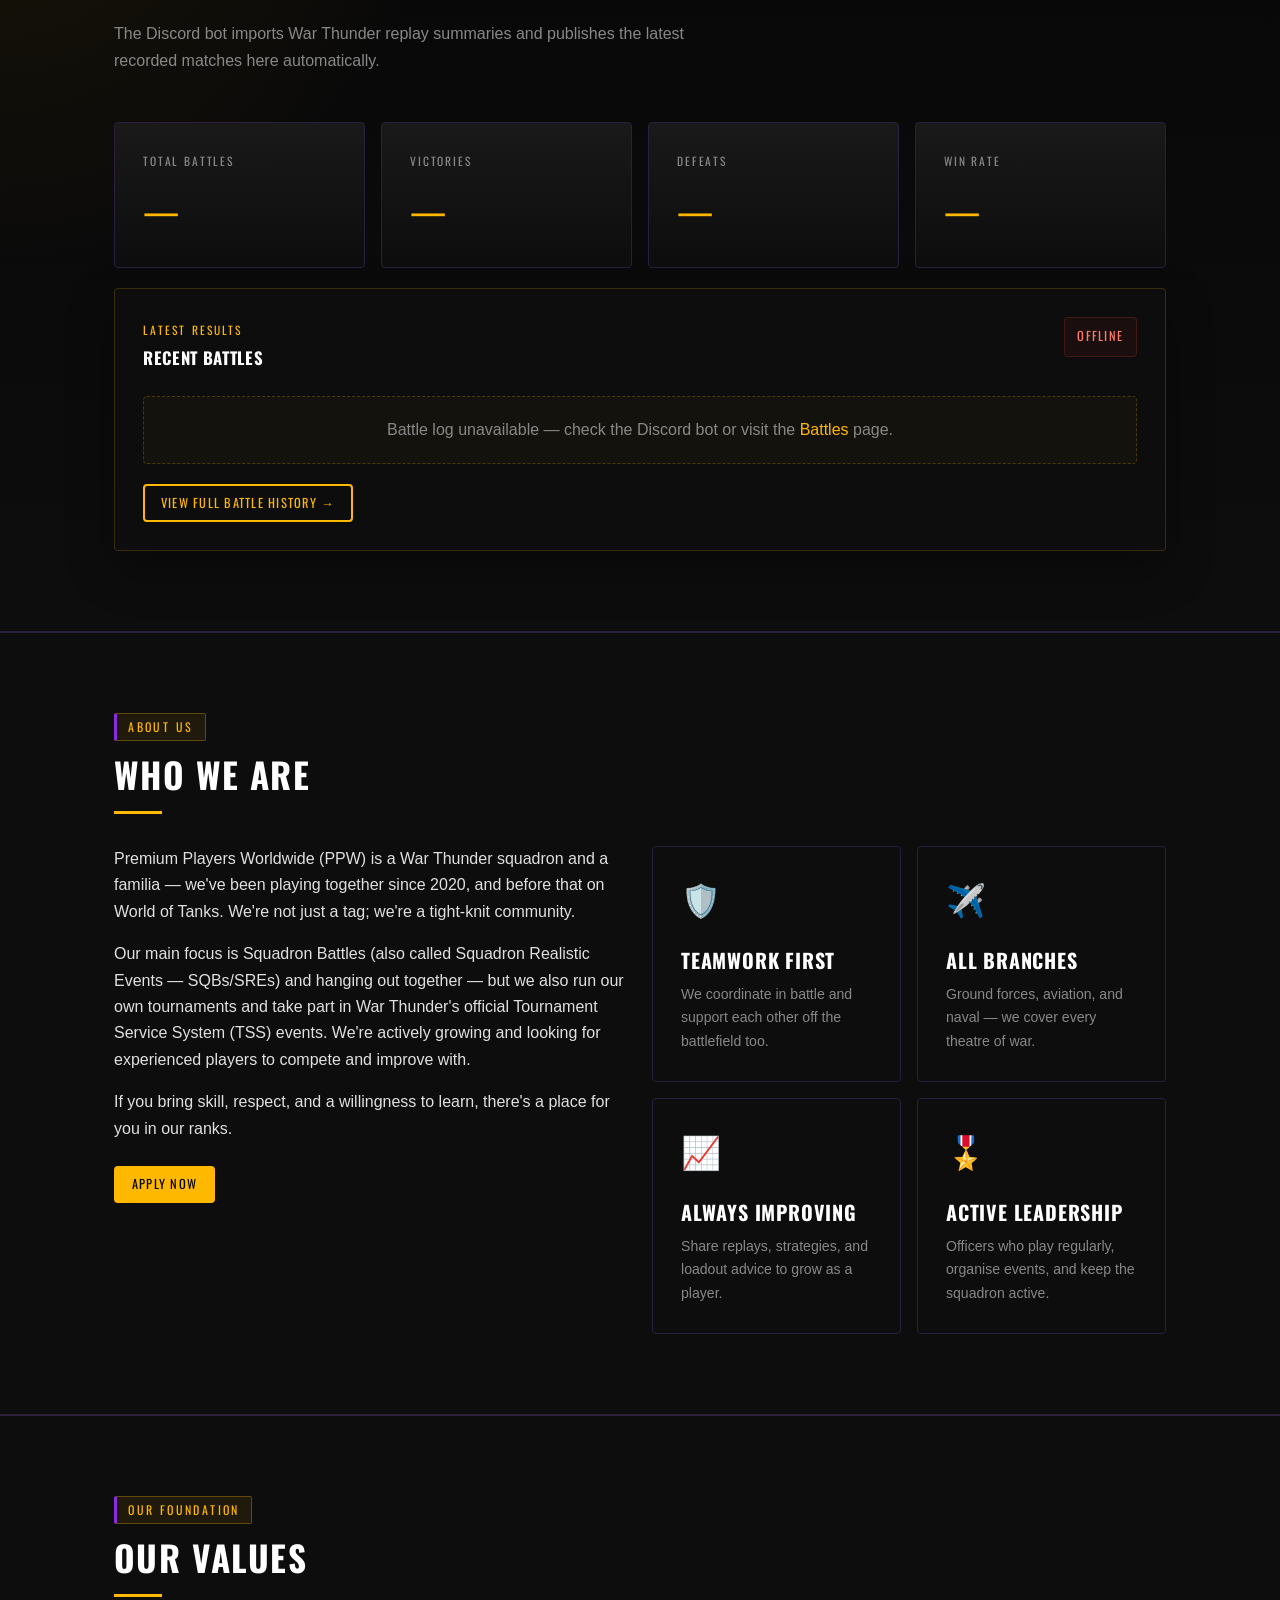
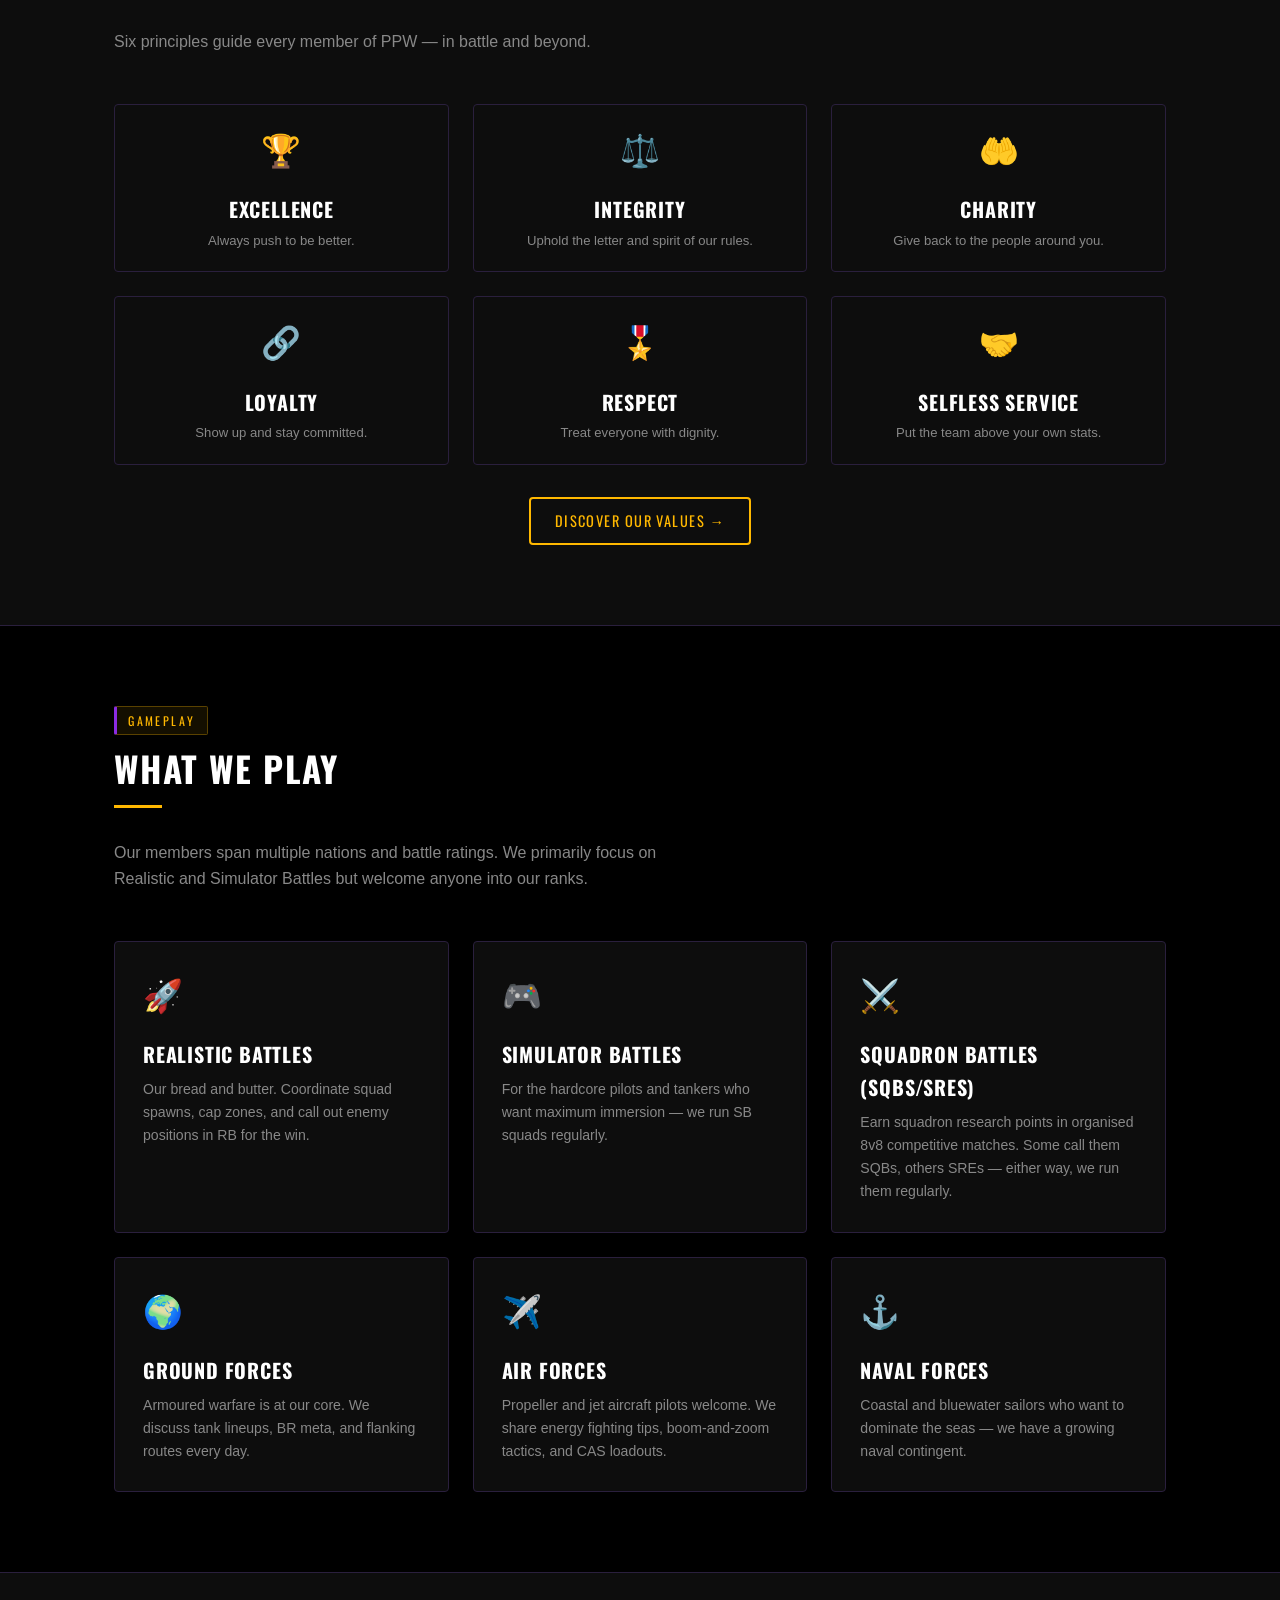
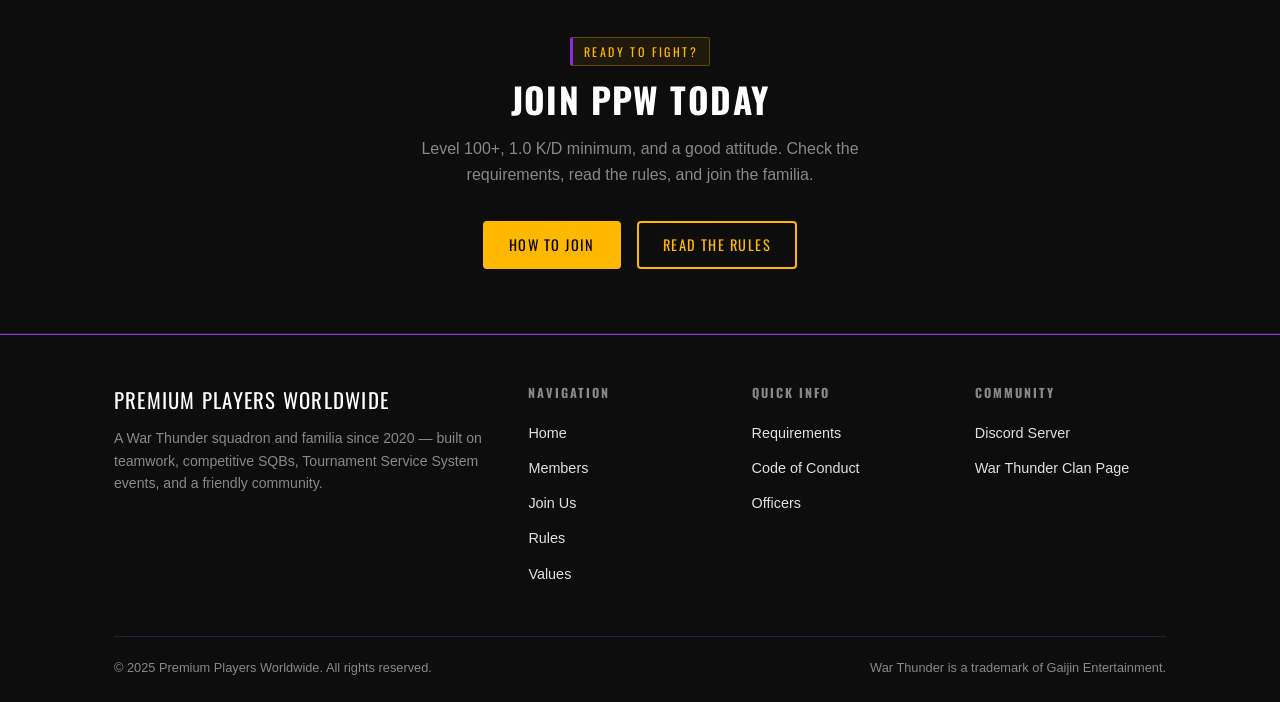
==== commit a56ce7ef: "Update descriptions and terminology for clarity across multiple HTML files" ====
--- a/index.html
+++ b/index.html
@@ -158,7 +158,7 @@
             We're not just a tag; we're a tight-knit community.
           </p>
           <p>
-            Our main focus is Squadron Battles (also called Squadron Realistic Events — SQBs/SREs) and hanging out together — but we also run our own tournaments and take part in War Thunder's official TSS (Thunder Show Series) events. We're actively growing and looking for experienced players to compete and improve with.
+            Our main focus is Squadron Battles (also called Squadron Realistic Events — SQBs/SREs) and hanging out together — but we also run our own tournaments and take part in War Thunder's official Tournament Service System (TSS) events. We're actively growing and looking for experienced players to compete and improve with.
           </p>
           <p>
             If you bring skill, respect, and a willingness to learn, there's a place
@@ -337,7 +337,7 @@
           <div class="footer-brand-name">Premium Players Worldwide</div>
           <p class="footer-brand-desc">
             A War Thunder squadron and familia since 2020 — built on teamwork,
-            competitive SQBs, TSS events, and a friendly community.
+            competitive SQBs, Tournament Service System events, and a friendly community.
           </p>
         </div>
         <div class="footer-col">
--- a/style.css
+++ b/style.css
@@ -890,6 +890,14 @@
   border-color: rgba(192, 57, 43, 0.45);
 }
 
+.roster-status[data-state="warn"] {
+  border-color: rgba(255, 140, 0, 0.45);
+}
+
+.roster-status[data-state="warn"] .roster-status-meta {
+  color: rgba(255, 140, 0, 0.85);
+}
+
 .rank-badge {
   display: inline-block;
   font-family: var(--font-heading);
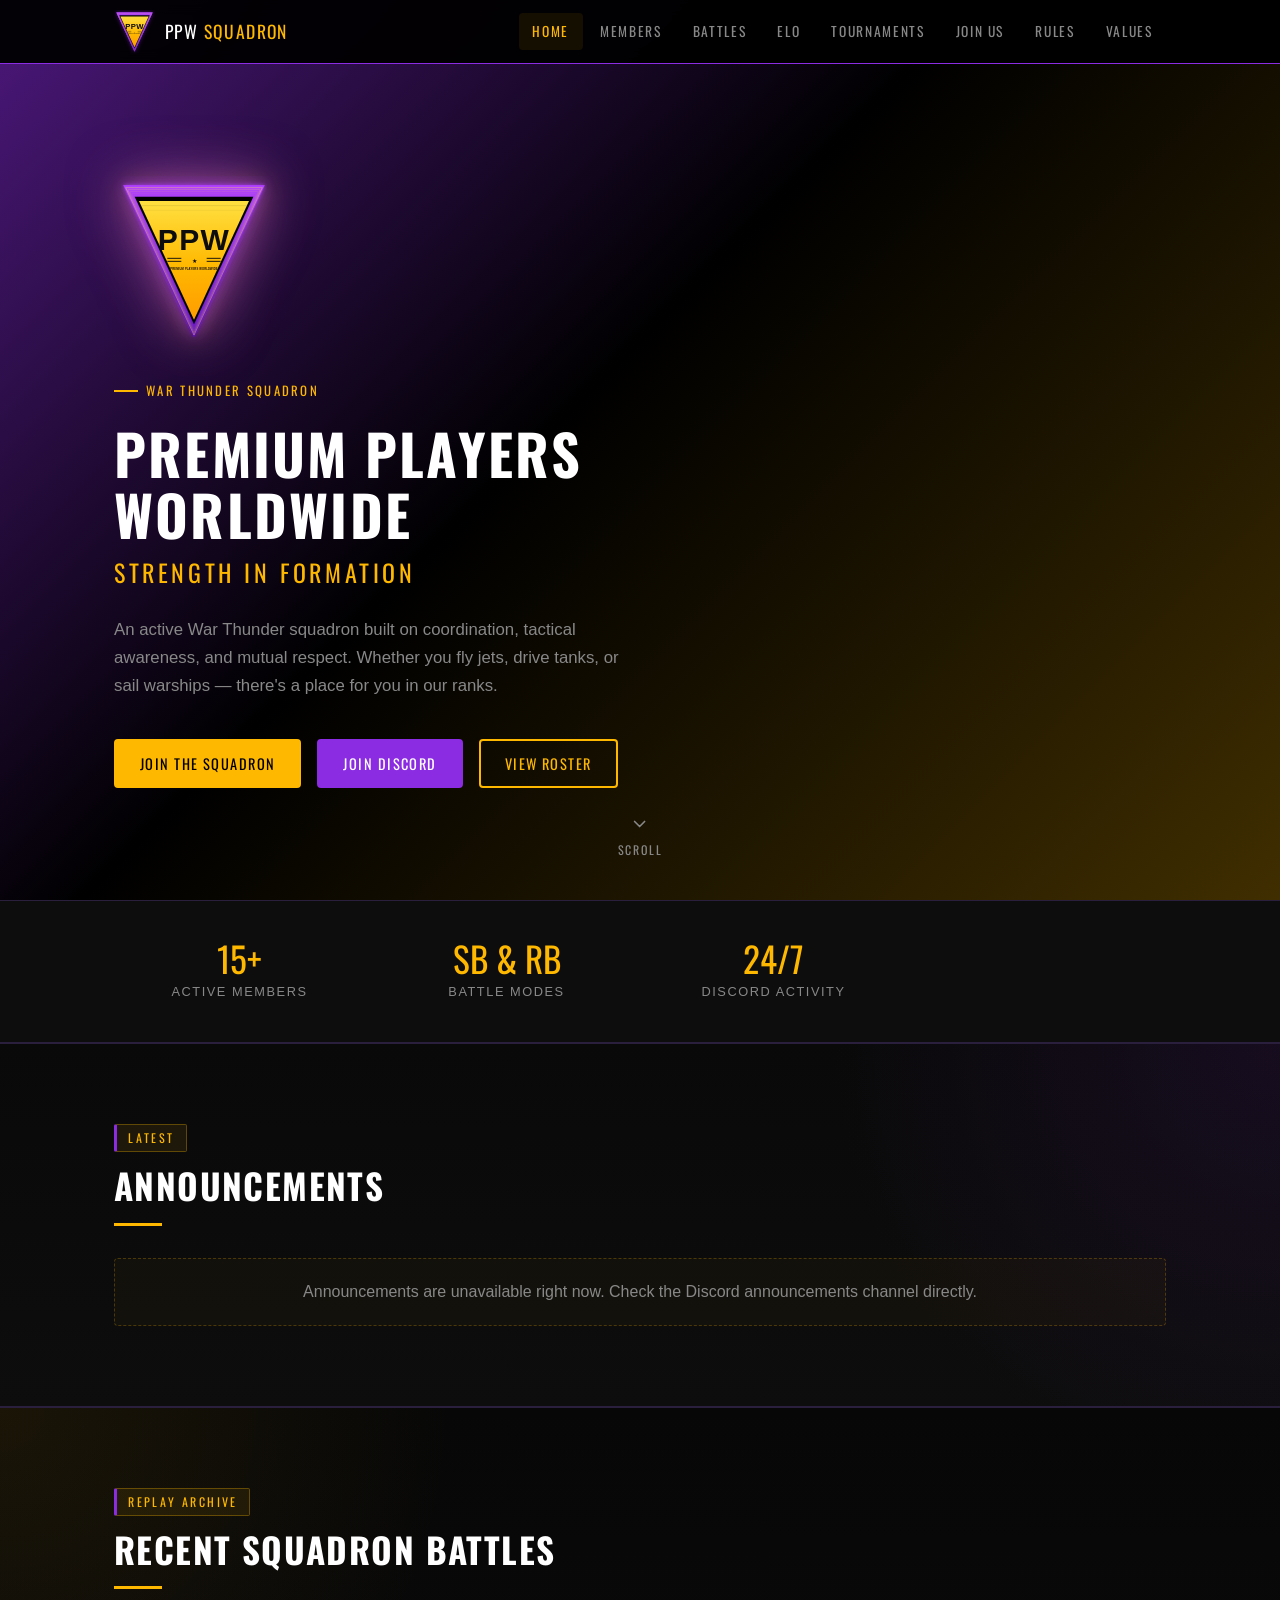
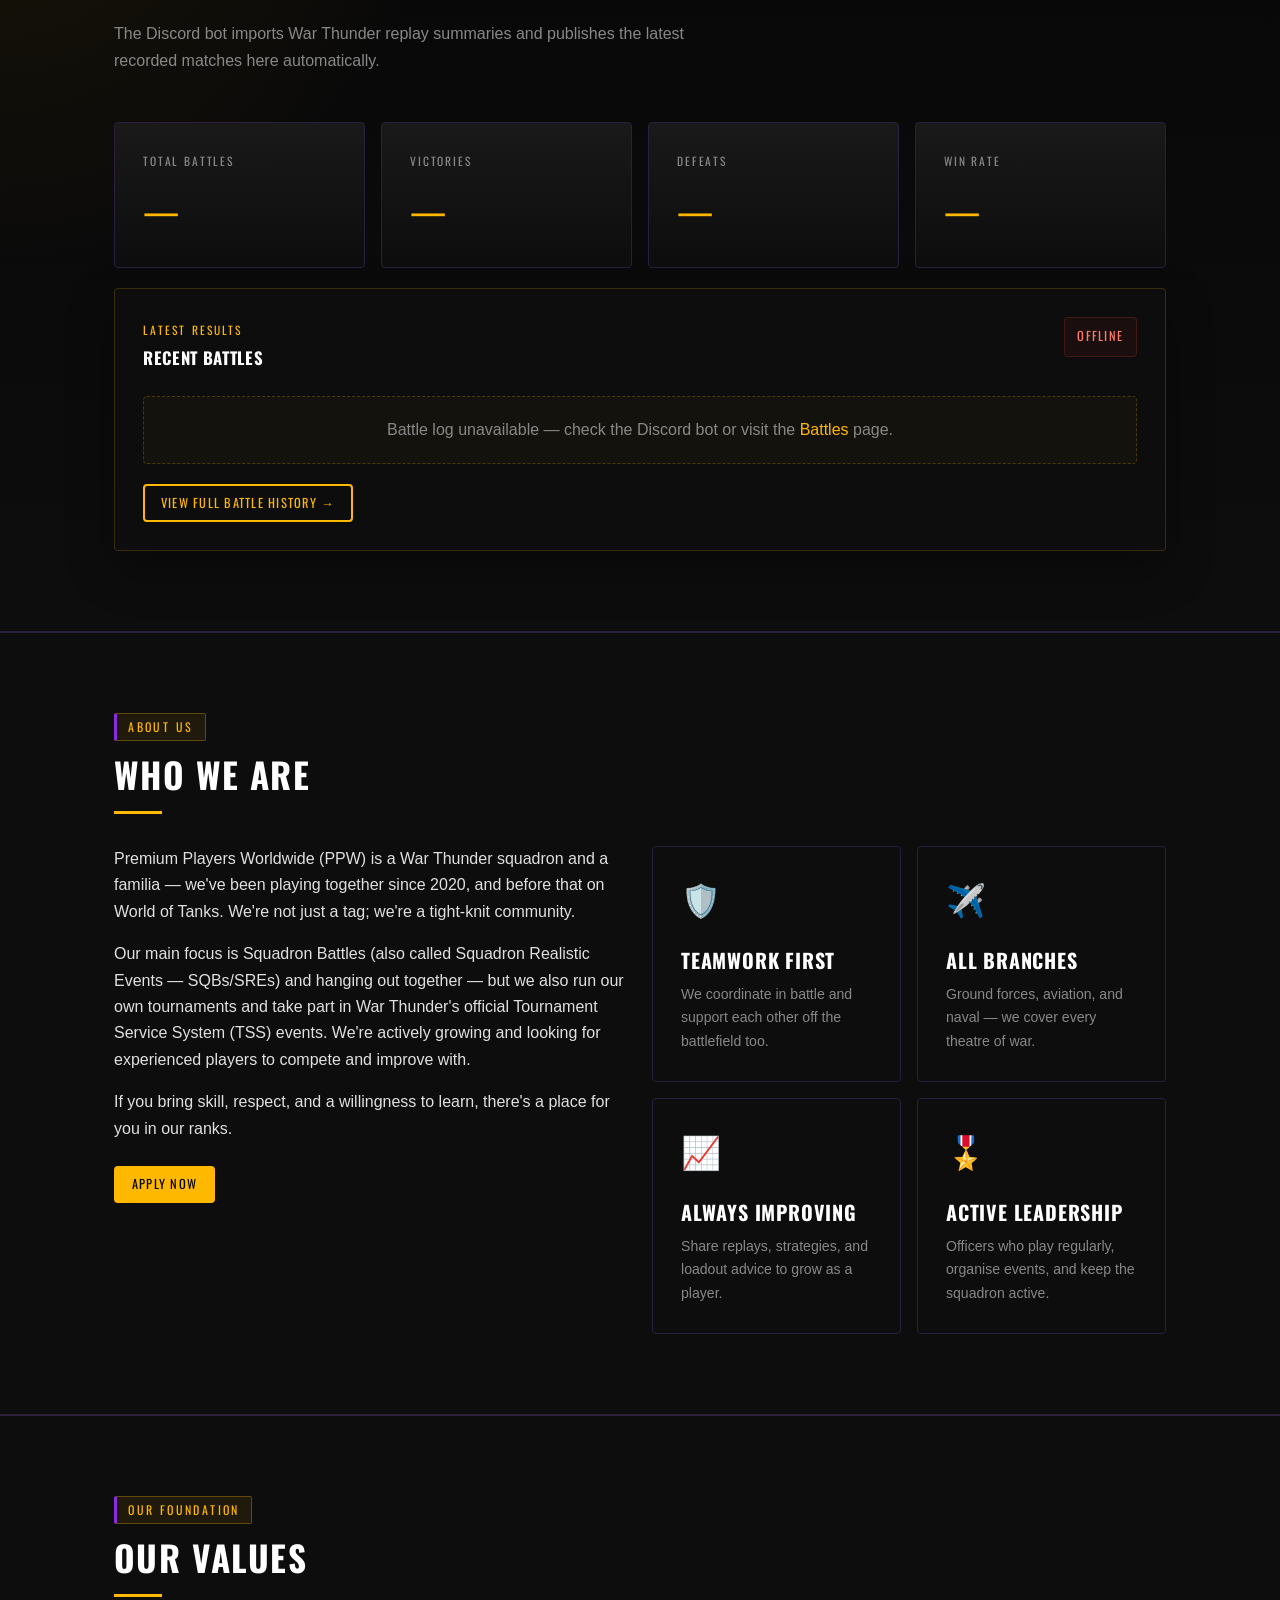
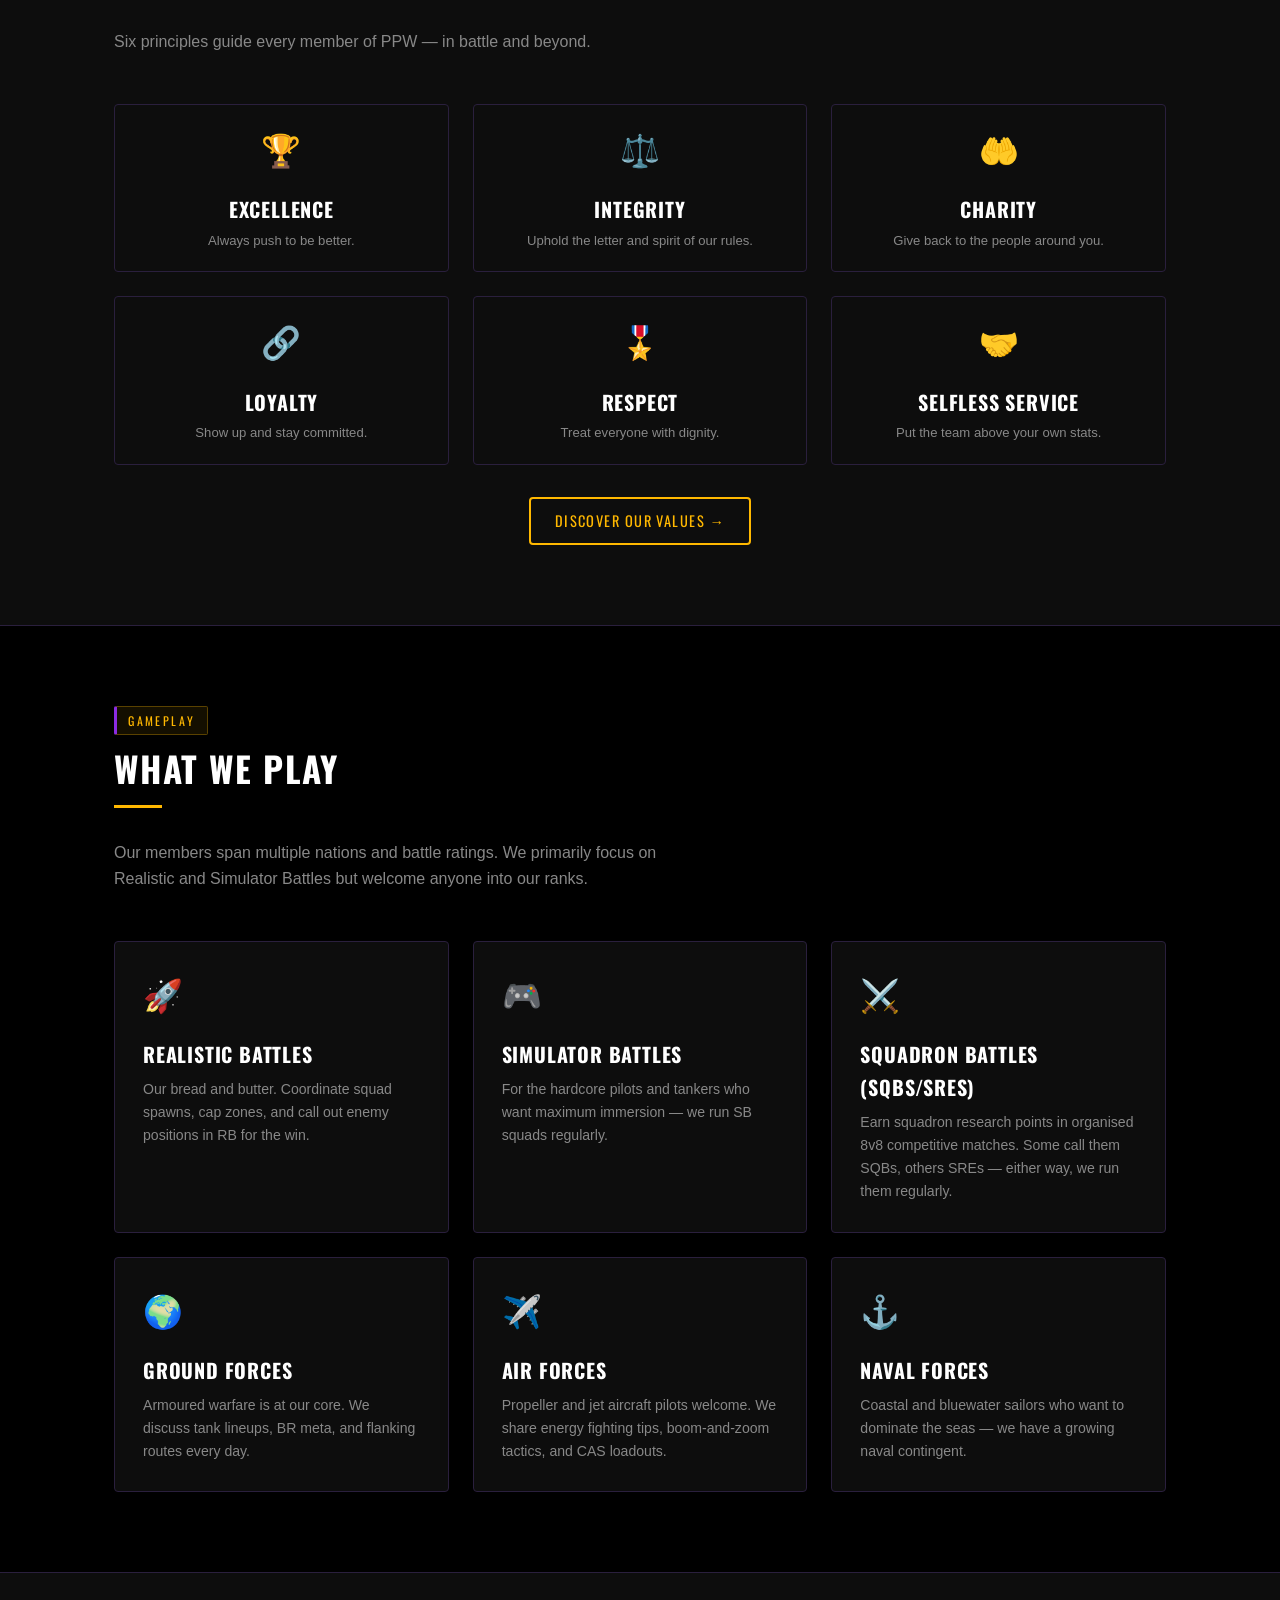
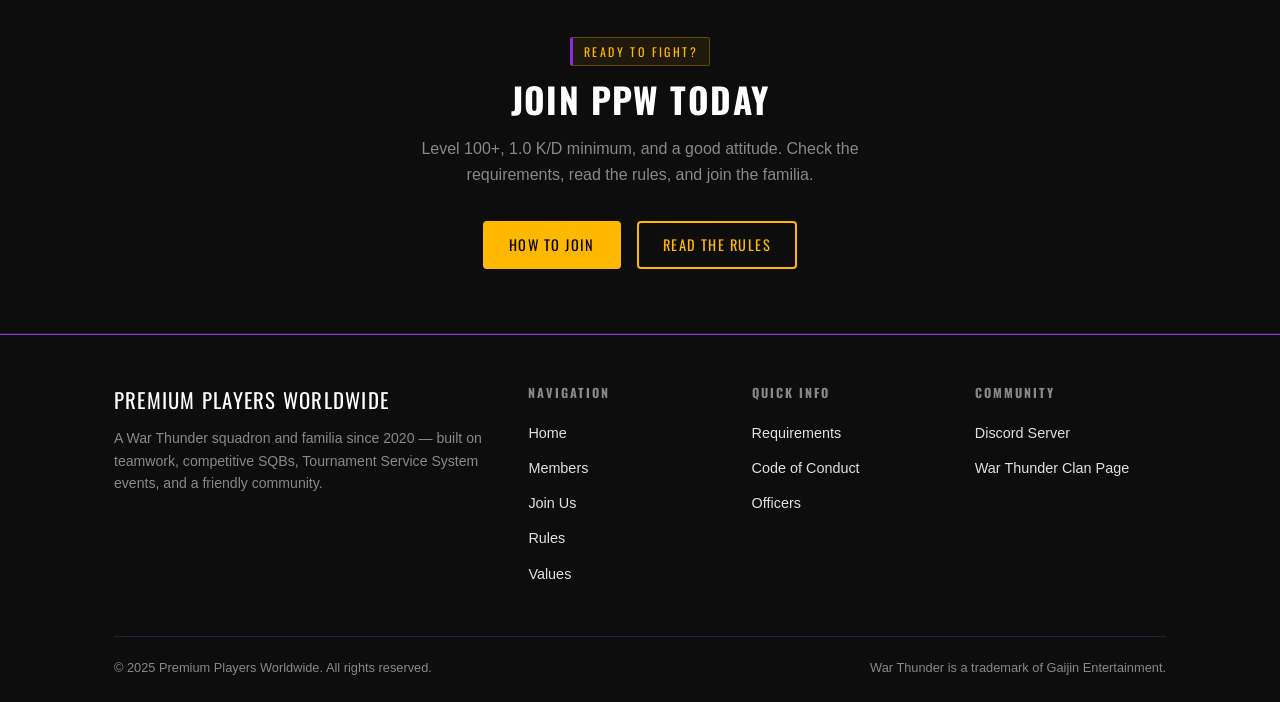
==== commit b087cb84: "Add ELO leaderboard page and update navigation links across multiple HTML files" ====
--- a/index.html
+++ b/index.html
@@ -27,6 +27,7 @@
         <li><a href="index.html" class="active">Home</a></li>
         <li><a href="members.html">Members</a></li>
         <li><a href="battles.html">Battles</a></li>
+        <li><a href="elo.html">ELO</a></li>
         <li><a href="tournaments.html">Tournaments</a></li>
         <li><a href="recruitment.html">Join Us</a></li>
         <li><a href="rules.html">Rules</a></li>
--- a/style.css
+++ b/style.css
@@ -1308,3 +1308,250 @@
   .nav-links.open { display: flex; }
   .nav-hamburger  { display: flex; }
 }
+
+/* ─── Player Profile Modal ─────────────────────────────────────────────────── */
+
+.modal-overlay {
+  display: none;
+  position: fixed;
+  inset: 0;
+  z-index: 1000;
+  background: rgba(0, 0, 0, 0.75);
+  backdrop-filter: blur(4px);
+  align-items: center;
+  justify-content: center;
+  padding: 1rem;
+}
+.modal-overlay.modal-open { display: flex; }
+
+.modal-card {
+  position: relative;
+  background: var(--color-surface-2);
+  border: 1px solid var(--color-border);
+  border-radius: 6px;
+  width: 100%;
+  max-width: 660px;
+  max-height: 90vh;
+  overflow-y: auto;
+  padding: 2rem;
+  box-shadow: 0 0 40px rgba(139, 43, 226, 0.25);
+}
+
+.modal-close {
+  position: absolute;
+  top: 0.875rem;
+  right: 0.875rem;
+  background: transparent;
+  border: 1px solid var(--color-border);
+  color: var(--color-text-muted);
+  font-size: 1rem;
+  line-height: 1;
+  width: 2rem;
+  height: 2rem;
+  border-radius: var(--radius);
+  cursor: pointer;
+  transition: color var(--transition), border-color var(--transition);
+}
+.modal-close:hover { color: var(--color-heading); border-color: var(--color-accent); }
+
+/* Header */
+.modal-header {
+  display: flex;
+  align-items: flex-start;
+  justify-content: space-between;
+  gap: 1rem;
+  margin-bottom: 1.5rem;
+}
+.modal-player-name {
+  font-family: var(--font-heading);
+  font-size: 1.6rem;
+  font-weight: 700;
+  color: var(--color-heading);
+  margin: 0 0 0.4rem;
+  letter-spacing: 0.02em;
+}
+.modal-header-meta {
+  display: flex;
+  flex-wrap: wrap;
+  align-items: center;
+  gap: 0.5rem;
+}
+.modal-wt-rank {
+  font-size: 0.78rem;
+  color: var(--color-accent);
+  font-weight: 600;
+}
+.modal-join-date {
+  font-size: 0.75rem;
+  color: var(--color-text-muted);
+}
+.modal-wt-link {
+  white-space: nowrap;
+  flex-shrink: 0;
+  font-size: 0.8rem;
+  padding: 0.35rem 0.75rem;
+}
+
+/* Stats grid */
+.modal-stats-grid {
+  display: grid;
+  grid-template-columns: repeat(auto-fill, minmax(90px, 1fr));
+  gap: 0.75rem;
+  background: var(--color-surface);
+  border: 1px solid var(--color-border);
+  border-radius: var(--radius);
+  padding: 1rem;
+  margin-bottom: 1.5rem;
+}
+.modal-stat {
+  display: flex;
+  flex-direction: column;
+  align-items: center;
+  gap: 0.15rem;
+}
+.modal-stat-value {
+  font-family: var(--font-heading);
+  font-size: 1.25rem;
+  font-weight: 700;
+  color: var(--color-heading);
+  line-height: 1.1;
+}
+.modal-stat-label {
+  font-size: 0.68rem;
+  color: var(--color-text-muted);
+  text-transform: uppercase;
+  letter-spacing: 0.06em;
+}
+
+/* Sections */
+.modal-section { margin-bottom: 1.5rem; }
+.modal-section-title {
+  font-family: var(--font-heading);
+  font-size: 0.8rem;
+  font-weight: 600;
+  color: var(--color-text-muted);
+  text-transform: uppercase;
+  letter-spacing: 0.1em;
+  margin: 0 0 0.75rem;
+}
+
+/* Achievement chips */
+.achievement-grid {
+  display: flex;
+  flex-wrap: wrap;
+  gap: 0.5rem;
+}
+.achievement-chip {
+  display: flex;
+  align-items: center;
+  gap: 0.35rem;
+  background: rgba(255, 184, 0, 0.08);
+  border: 1px solid rgba(255, 184, 0, 0.35);
+  border-radius: 2rem;
+  padding: 0.3rem 0.7rem;
+  cursor: default;
+  transition: background var(--transition), border-color var(--transition);
+}
+.achievement-chip:hover {
+  background: rgba(255, 184, 0, 0.15);
+  border-color: var(--color-accent);
+}
+.achievement-icon { font-size: 1rem; line-height: 1; }
+.achievement-name {
+  font-size: 0.78rem;
+  font-weight: 600;
+  color: var(--color-accent);
+  white-space: nowrap;
+}
+.achievement-season {
+  font-size: 0.68rem;
+  color: var(--color-text-muted);
+  white-space: nowrap;
+}
+
+/* War Thunder medals */
+.wt-medals-row {
+  display: flex;
+  flex-wrap: wrap;
+  gap: 0.5rem;
+  align-items: center;
+}
+.wt-medal-icon {
+  width: 40px;
+  height: 40px;
+  object-fit: contain;
+  border-radius: var(--radius);
+  background: var(--color-surface);
+  border: 1px solid var(--color-border);
+  padding: 2px;
+}
+
+/* Recent matches table */
+.modal-matches-wrap { overflow-x: auto; }
+.modal-matches-table {
+  width: 100%;
+  border-collapse: collapse;
+  font-size: 0.8rem;
+}
+.modal-matches-table th {
+  text-align: left;
+  padding: 0.3rem 0.5rem;
+  color: var(--color-text-muted);
+  font-weight: 600;
+  font-size: 0.7rem;
+  text-transform: uppercase;
+  letter-spacing: 0.05em;
+  border-bottom: 1px solid var(--color-border);
+}
+.modal-matches-table td {
+  padding: 0.35rem 0.5rem;
+  color: var(--color-text);
+  border-bottom: 1px solid rgba(42, 31, 61, 0.5);
+}
+.match-map { color: var(--color-heading); font-weight: 500; max-width: 130px; overflow: hidden; text-overflow: ellipsis; white-space: nowrap; }
+.match-vehicle { color: var(--color-text-muted); max-width: 100px; overflow: hidden; text-overflow: ellipsis; white-space: nowrap; }
+.match-result {
+  display: inline-block;
+  font-weight: 700;
+  font-size: 0.72rem;
+  padding: 0.1rem 0.4rem;
+  border-radius: var(--radius);
+}
+.match-win  { background: rgba(39, 174, 96, 0.2);  color: var(--color-green); }
+.match-loss { background: rgba(192, 57, 43, 0.2);   color: var(--color-red); }
+.match-tie  { background: rgba(136, 136, 136, 0.15); color: var(--color-text-muted); }
+
+/* Loading state */
+.modal-loading {
+  display: flex;
+  align-items: center;
+  justify-content: center;
+  gap: 0.75rem;
+  padding: 3rem 1rem;
+  color: var(--color-text-muted);
+  font-size: 0.9rem;
+}
+.modal-spinner {
+  display: inline-block;
+  width: 1.2rem;
+  height: 1.2rem;
+  border: 2px solid var(--color-border);
+  border-top-color: var(--color-accent);
+  border-radius: 50%;
+  animation: spin 0.7s linear infinite;
+}
+@keyframes spin { to { transform: rotate(360deg); } }
+
+.modal-no-data {
+  color: var(--color-text-muted);
+  font-size: 0.85rem;
+  text-align: center;
+  padding: 1.5rem 0;
+}
+
+@media (max-width: 640px) {
+  .modal-card { padding: 1.25rem; max-height: 95vh; }
+  .modal-player-name { font-size: 1.3rem; }
+  .modal-stats-grid { grid-template-columns: repeat(3, 1fr); }
+  .modal-header { flex-direction: column; }
+}
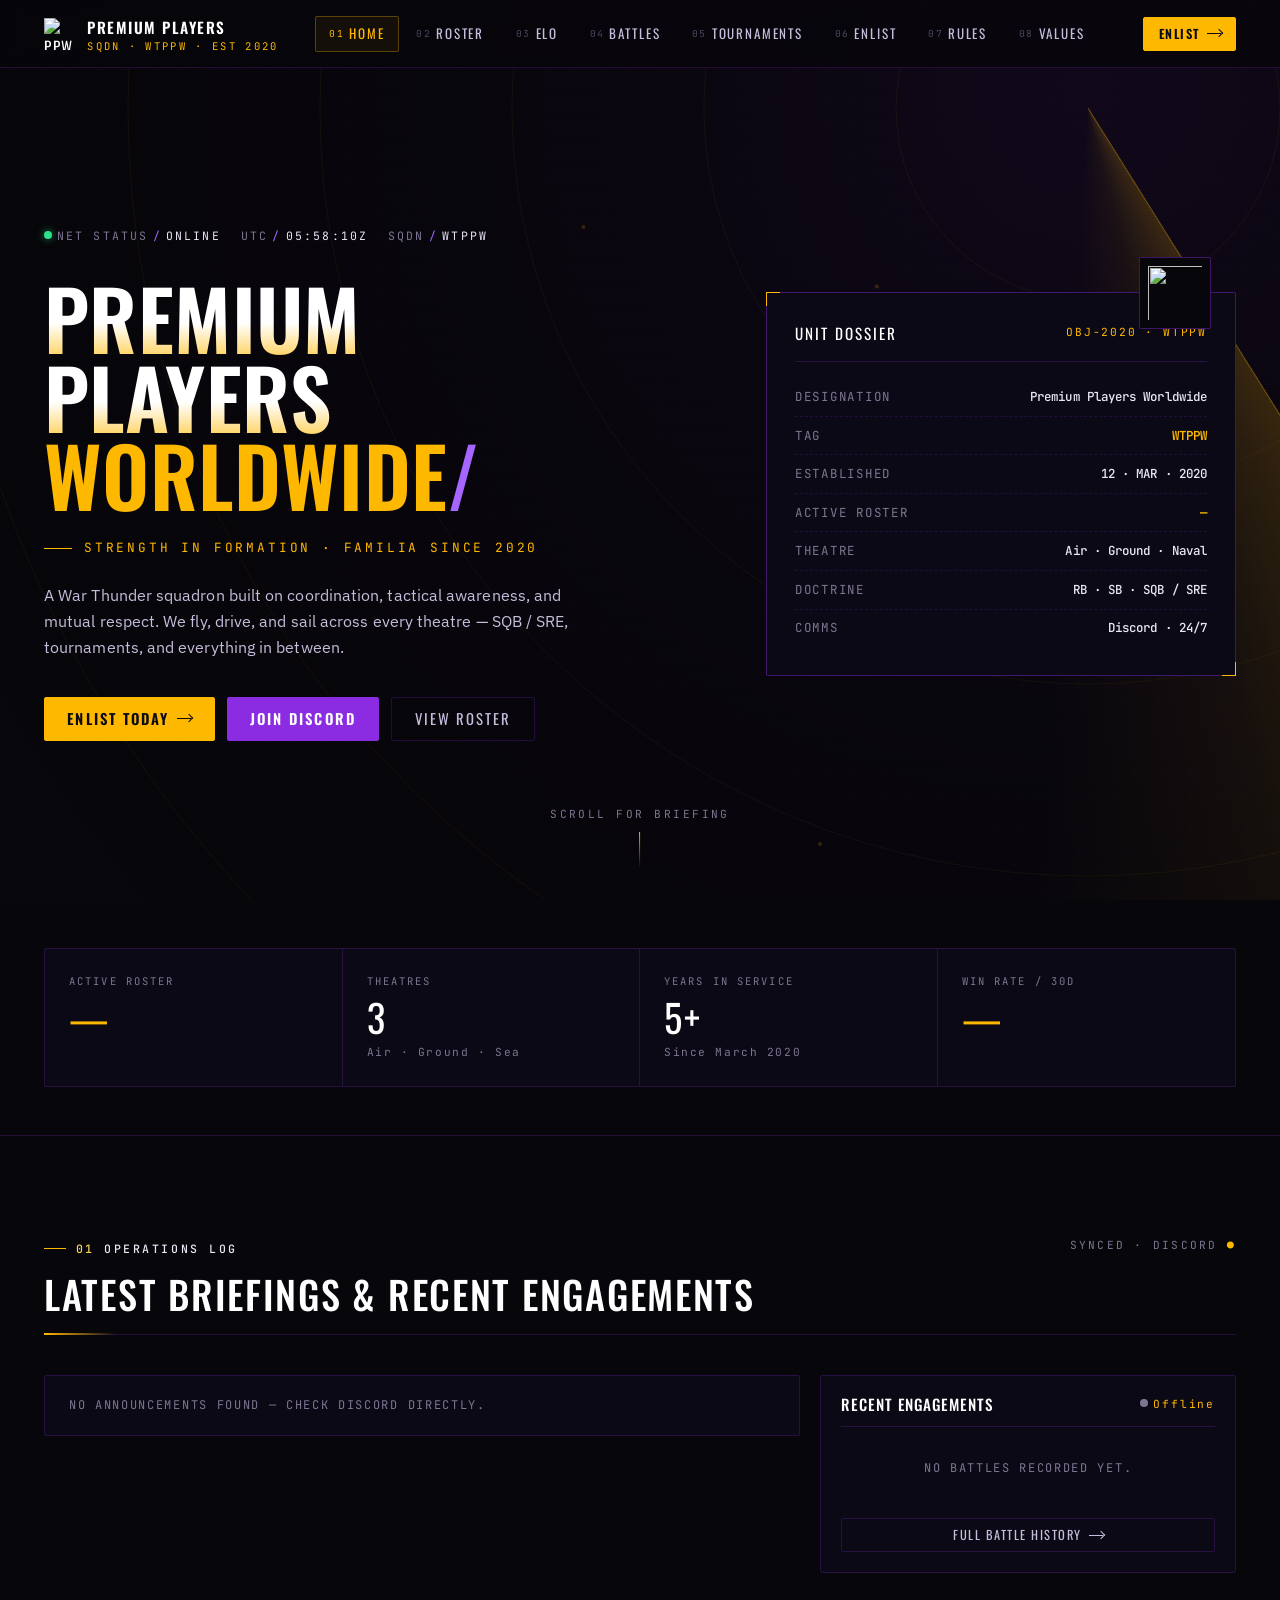
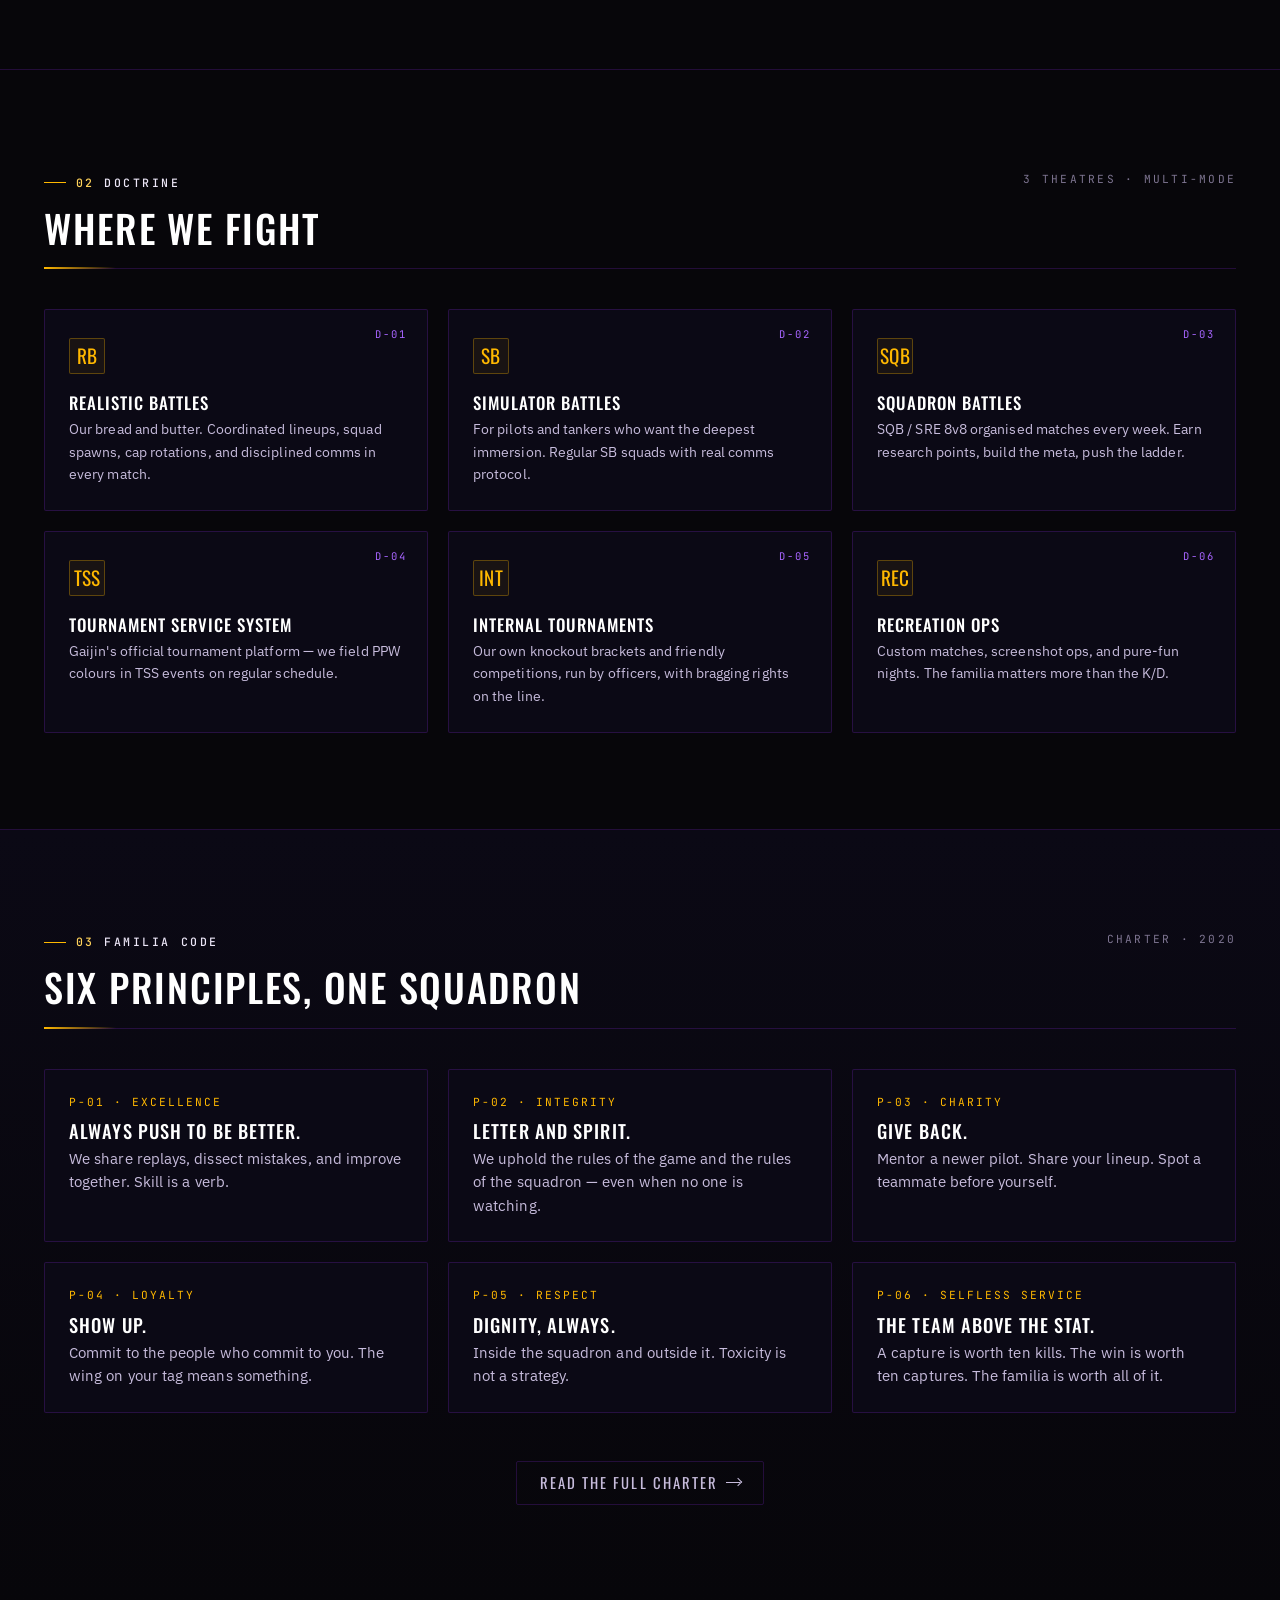
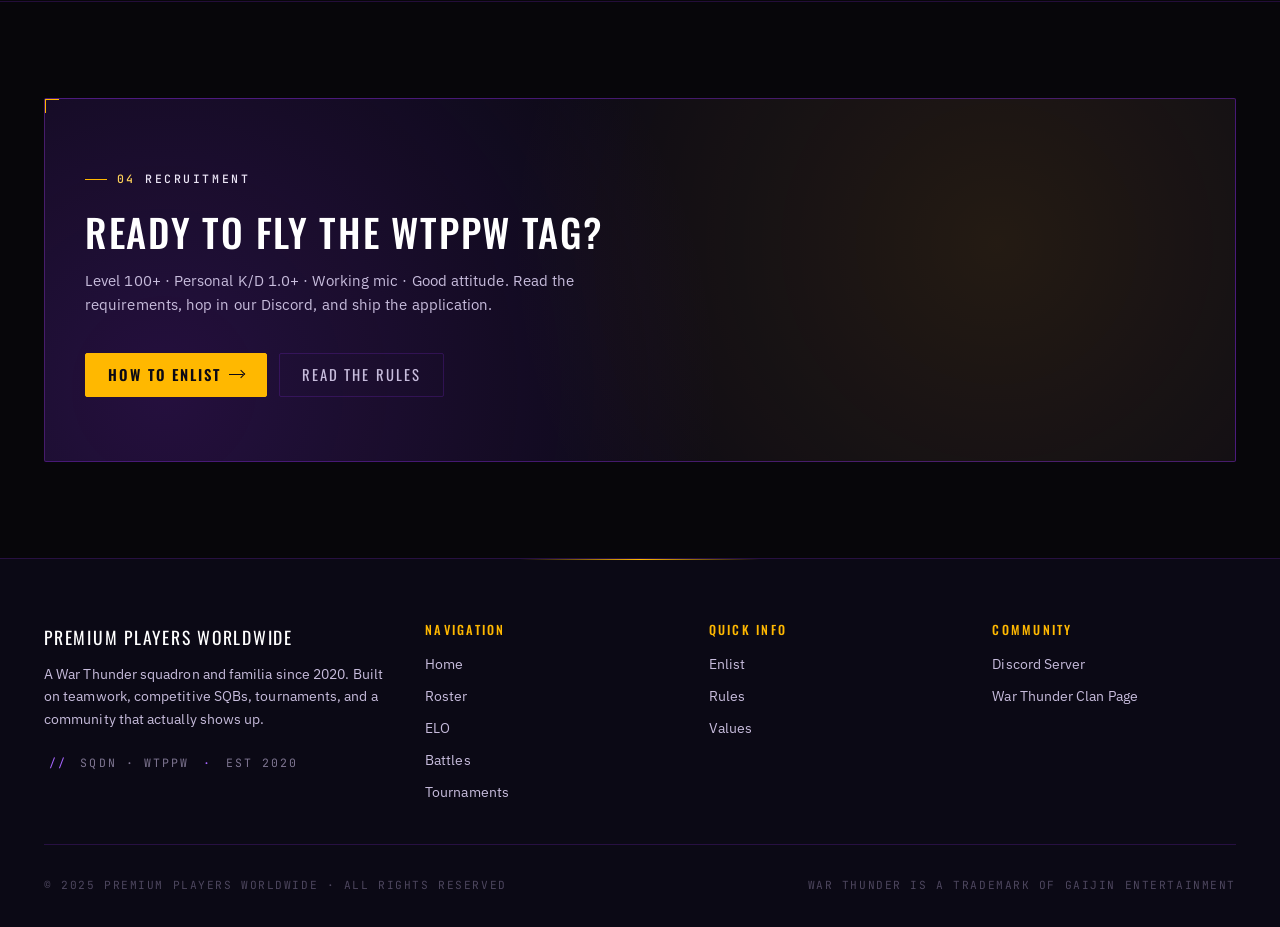
==== commit f452395f: "Add ELO leaderboard and Members page logic with API integration - Implemented ELO leaderboard functi" ====
--- a/index.html
+++ b/index.html
@@ -4,685 +4,911 @@
   <meta charset="UTF-8" />
   <meta name="viewport" content="width=device-width, initial-scale=1.0" />
   <title>Premium Players Worldwide — War Thunder Squadron</title>
-  <meta name="description" content="Premium Players Worldwide (PPW) is a War Thunder squadron dedicated to teamwork, tactical gameplay, and competitive battles across all nations." />
-  <meta name="theme-color" content="#000000" />
-  <link rel="icon" href="images/logo.svg" type="image/svg+xml" />
+  <meta name="description" content="Premium Players Worldwide (PPW) — a War Thunder squadron and familia since 2020. Tactical SQB / SRE battles, tournaments, and brotherhood." />
+  <meta name="theme-color" content="#07060A" />
+  <link rel="icon" href="images/logo.png" type="image/png" />
   <link rel="preconnect" href="https://fonts.googleapis.com" />
   <link rel="preconnect" href="https://fonts.gstatic.com" crossorigin />
-  <link href="https://fonts.googleapis.com/css2?family=Oswald:wght@400;500;600;700&display=swap" rel="stylesheet" />
+  <link href="https://fonts.googleapis.com/css2?family=Oswald:wght@400;500;600;700&family=JetBrains+Mono:wght@400;500;700&family=IBM+Plex+Sans:wght@300;400;500;600;700&display=swap" rel="stylesheet" />
   <link rel="stylesheet" href="style.css" />
   <meta name="ppw-api-base" content="https://ppw-api.ensignenterprises.com" />
   <meta name="ppw-api-key" content="72b2854e8e1d3ff73d92992858556b13983392c4e9f0d4d981865be66ccab46f" />
+  <style>
+    /* ===== HOME PAGE STYLES ===== */
+    .hero {
+      position: relative;
+      min-height: 100vh;
+      display: flex;
+      align-items: center;
+      padding: calc(var(--nav-h) + 4rem) 0 4rem;
+      overflow: hidden;
+    }
+    .hero .container {
+      display: grid;
+      grid-template-columns: 1.4fr 1fr;
+      gap: 4rem;
+      align-items: center;
+    }
+    .hero-meta {
+      display: flex;
+      gap: 1.25rem;
+      align-items: center;
+      margin-bottom: 2rem;
+      flex-wrap: wrap;
+    }
+    .hero-title {
+      font-family: var(--font-display);
+      font-weight: 600;
+      font-size: clamp(2.6rem, 6.4vw, 5.4rem);
+      line-height: 0.96;
+      letter-spacing: 0.005em;
+      text-transform: uppercase;
+      color: #fff;
+    }
+    .hero-title .glow {
+      background: linear-gradient(180deg, #fff 0%, #fff 55%, var(--gold) 100%);
+      -webkit-background-clip: text;
+      background-clip: text;
+      -webkit-text-fill-color: transparent;
+      color: transparent;
+    }
+    .hero-title .accent {
+      color: var(--gold);
+    }
+    .hero-title .pipe {
+      color: var(--purple-2);
+      font-weight: 400;
+    }
+
+    .hero-sub {
+      display: flex;
+      align-items: center;
+      gap: 0.75rem;
+      font-family: var(--font-mono);
+      font-size: 0.8rem;
+      letter-spacing: 0.22em;
+      text-transform: uppercase;
+      color: var(--gold);
+      margin-top: 1.5rem;
+    }
+    .hero-sub::before {
+      content: "";
+      width: 28px; height: 1px;
+      background: var(--gold);
+    }
+
+    .hero-desc {
+      max-width: 540px;
+      font-size: 1.02rem;
+      color: var(--fg-soft);
+      margin-top: 1.5rem;
+    }
+
+    .hero-actions {
+      display: flex;
+      gap: 0.75rem;
+      margin-top: 2.25rem;
+      flex-wrap: wrap;
+    }
+
+    /* Hero right panel — dossier-style snapshot */
+    .hero-snap {
+      position: relative;
+      padding: 1.75rem;
+      background: var(--ink-1);
+      border: 1px solid var(--purple-line-2);
+      border-radius: var(--r);
+    }
+    .hero-snap .snap-head {
+      display: flex;
+      align-items: center;
+      justify-content: space-between;
+      padding-bottom: 1rem;
+      margin-bottom: 1rem;
+      border-bottom: 1px solid var(--purple-line);
+    }
+    .hero-snap .snap-title {
+      font-family: var(--font-display);
+      font-size: 0.95rem;
+      letter-spacing: 0.14em;
+      text-transform: uppercase;
+      color: #fff;
+    }
+    .hero-snap .snap-id {
+      font-family: var(--font-mono);
+      font-size: 0.7rem;
+      letter-spacing: 0.16em;
+      color: var(--gold);
+    }
+    .hero-snap .snap-row {
+      display: flex;
+      justify-content: space-between;
+      align-items: baseline;
+      font-family: var(--font-mono);
+      font-size: 0.78rem;
+      padding: 0.55rem 0;
+      border-bottom: 1px dashed rgba(139,43,226,0.18);
+    }
+    .hero-snap .snap-row:last-child { border-bottom: none; }
+    .hero-snap .snap-row .k {
+      color: var(--fg-mute);
+      letter-spacing: 0.14em;
+      text-transform: uppercase;
+    }
+    .hero-snap .snap-row .v {
+      color: var(--fg);
+      font-weight: 500;
+    }
+    .hero-snap .snap-row .v.gold { color: var(--gold); font-weight: 600; }
+
+    .hero-snap-logo {
+      position: absolute;
+      top: -36px;
+      right: 24px;
+      width: 72px;
+      height: 72px;
+      background: var(--ink-0);
+      border: 1px solid var(--purple-line-2);
+      border-radius: var(--r);
+      padding: 8px;
+    }
+
+    /* Hero scroll cue */
+    .hero-cue {
+      position: absolute;
+      bottom: 2rem;
+      left: 50%;
+      transform: translateX(-50%);
+      display: flex;
+      flex-direction: column;
+      align-items: center;
+      gap: 0.5rem;
+      font-family: var(--font-mono);
+      font-size: 0.7rem;
+      letter-spacing: 0.22em;
+      text-transform: uppercase;
+      color: var(--fg-mute);
+    }
+    .hero-cue::after {
+      content: "";
+      width: 1px; height: 36px;
+      background: linear-gradient(180deg, var(--gold), transparent);
+      animation: cue 2s ease-in-out infinite;
+    }
+    @keyframes cue {
+      0%, 100% { opacity: 0.3; transform: scaleY(0.6); }
+      50% { opacity: 1; transform: scaleY(1); }
+    }
+
+    /* Stat strip */
+    .stat-strip {
+      display: grid;
+      grid-template-columns: repeat(4, 1fr);
+      gap: 0;
+      border: 1px solid var(--purple-line);
+      border-radius: var(--r);
+      background: var(--ink-1);
+      overflow: hidden;
+    }
+    .stat-strip .stat {
+      padding: 1.5rem;
+      border-right: 1px solid var(--purple-line);
+      position: relative;
+    }
+    .stat-strip .stat:last-child { border-right: none; }
+    .stat .lbl {
+      font-family: var(--font-mono);
+      font-size: 0.66rem;
+      letter-spacing: 0.2em;
+      text-transform: uppercase;
+      color: var(--fg-mute);
+      margin-bottom: 0.5rem;
+    }
+    .stat .val {
+      font-family: var(--font-display);
+      font-size: clamp(1.6rem, 3vw, 2.4rem);
+      letter-spacing: 0.04em;
+      color: #fff;
+      line-height: 1;
+    }
+    .stat .val.gold { color: var(--gold); }
+    .stat .delta {
+      font-family: var(--font-mono);
+      font-size: 0.7rem;
+      letter-spacing: 0.14em;
+      margin-top: 0.5rem;
+      color: var(--win);
+    }
+    .stat .delta.dim { color: var(--fg-mute); }
+    @media (max-width: 720px) {
+      .stat-strip { grid-template-columns: repeat(2, 1fr); }
+      .stat-strip .stat:nth-child(2) { border-right: none; }
+      .stat-strip .stat:nth-child(1), .stat-strip .stat:nth-child(2) { border-bottom: 1px solid var(--purple-line); }
+    }
+
+    /* Ops log */
+    .ops-grid {
+      display: grid;
+      grid-template-columns: 2fr 1.1fr;
+      gap: 1.25rem;
+    }
+    .ops-list { display: flex; flex-direction: column; gap: 0; }
+    .ops-item {
+      display: grid;
+      grid-template-columns: 80px 1fr auto;
+      gap: 1.25rem;
+      align-items: center;
+      padding: 1.25rem 1.5rem;
+      background: var(--ink-1);
+      border: 1px solid var(--purple-line);
+      border-radius: var(--r);
+      margin-bottom: 0.5rem;
+      transition: all var(--t);
+      position: relative;
+    }
+    .ops-item:hover {
+      border-color: var(--gold-line);
+      background: var(--ink-2);
+    }
+    .ops-item .when {
+      font-family: var(--font-mono);
+      font-size: 0.72rem;
+      letter-spacing: 0.14em;
+      color: var(--fg-mute);
+      text-transform: uppercase;
+    }
+    .ops-item .when .day {
+      display: block;
+      font-family: var(--font-display);
+      font-size: 1.4rem;
+      letter-spacing: 0.04em;
+      color: var(--gold);
+      line-height: 1;
+    }
+    .ops-item .title {
+      font-family: var(--font-display);
+      font-size: 1.05rem;
+      letter-spacing: 0.06em;
+      color: #fff;
+      text-transform: uppercase;
+    }
+    .ops-item .meta {
+      font-family: var(--font-mono);
+      font-size: 0.7rem;
+      letter-spacing: 0.14em;
+      color: var(--fg-mute);
+      text-transform: uppercase;
+      margin-top: 0.3rem;
+    }
+    .ops-item .badge {
+      font-family: var(--font-mono);
+      font-size: 0.66rem;
+      letter-spacing: 0.18em;
+      text-transform: uppercase;
+      padding: 0.2em 0.6em;
+      border: 1px solid var(--gold-line);
+      color: var(--gold);
+      border-radius: var(--r);
+      white-space: nowrap;
+    }
+    .ops-item .ops-link {
+      display: block;
+      font-family: var(--font-mono);
+      font-size: 0.68rem;
+      letter-spacing: 0.14em;
+      color: var(--purple-2);
+      text-decoration: none;
+      margin-top: 0.2rem;
+    }
+    .ops-item .ops-link:hover { color: var(--gold); }
+    @media (max-width: 900px) {
+      .ops-grid { grid-template-columns: 1fr; }
+      .ops-item { grid-template-columns: 60px 1fr auto; gap: 0.75rem; padding: 1rem; }
+    }
+
+    /* Battle log card */
+    .bx {
+      background: var(--ink-1);
+      border: 1px solid var(--purple-line);
+      border-radius: var(--r);
+      padding: 1.25rem;
+    }
+    .bx-head {
+      display: flex;
+      justify-content: space-between;
+      align-items: center;
+      margin-bottom: 1rem;
+      padding-bottom: 0.75rem;
+      border-bottom: 1px solid var(--purple-line);
+    }
+    .bx-head h3 { font-size: 0.95rem; }
+    .bx-status {
+      font-family: var(--font-mono);
+      font-size: 0.7rem;
+      letter-spacing: 0.16em;
+      color: var(--gold);
+    }
+    .bx-row {
+      display: grid;
+      grid-template-columns: 1fr auto auto;
+      gap: 0.75rem;
+      padding: 0.75rem 0;
+      border-bottom: 1px dashed rgba(139,43,226,0.18);
+      align-items: center;
+    }
+    .bx-row:last-child { border-bottom: none; }
+    .bx-row .map { font-family: var(--font-display); font-size: 0.9rem; letter-spacing: 0.05em; color: #fff; text-transform: uppercase; }
+    .bx-row .vs { font-family: var(--font-mono); font-size: 0.7rem; color: var(--fg-mute); letter-spacing: 0.14em; text-transform: uppercase; margin-top: 0.15rem; }
+    .bx-row .score { font-family: var(--font-mono); font-size: 0.82rem; color: var(--fg-soft); letter-spacing: 0.06em; }
+    .bx-row .res {
+      font-family: var(--font-mono);
+      font-size: 0.7rem;
+      letter-spacing: 0.16em;
+      padding: 0.18em 0.6em;
+      border: 1px solid currentColor;
+      border-radius: var(--r);
+      text-transform: uppercase;
+    }
+    .bx-row.win .res { color: var(--win); }
+    .bx-row.loss .res { color: var(--loss); }
+    .bx-row.tie .res { color: var(--neutral); }
+    .bx-empty {
+      font-family: var(--font-mono);
+      font-size: 0.75rem;
+      letter-spacing: 0.14em;
+      color: var(--fg-mute);
+      text-transform: uppercase;
+      padding: 1rem 0;
+      text-align: center;
+    }
+
+    /* Doctrine / values strip */
+    .doctrine-grid {
+      display: grid;
+      grid-template-columns: repeat(3, 1fr);
+      gap: 1.25rem;
+    }
+    .doctrine {
+      position: relative;
+      padding: 1.75rem 1.5rem 1.5rem;
+      background: var(--ink-1);
+      border: 1px solid var(--purple-line);
+      border-radius: var(--r);
+      transition: all var(--t);
+    }
+    .doctrine:hover {
+      border-color: var(--gold-line);
+      background: linear-gradient(180deg, rgba(255,184,0,0.04), transparent 60%), var(--ink-2);
+    }
+    .doctrine .num {
+      position: absolute;
+      top: 1rem; right: 1.25rem;
+      font-family: var(--font-mono);
+      font-size: 0.66rem;
+      letter-spacing: 0.2em;
+      color: var(--purple-2);
+    }
+    .doctrine .ico {
+      width: 36px; height: 36px;
+      display: flex; align-items: center; justify-content: center;
+      font-family: var(--font-display);
+      font-size: 1.2rem;
+      color: var(--gold);
+      border: 1px solid var(--gold-line);
+      border-radius: var(--r);
+      margin-bottom: 1.25rem;
+      background: rgba(255,184,0,0.06);
+    }
+    .doctrine h3 {
+      margin-bottom: 0.4rem;
+      font-size: 1.05rem;
+    }
+    .doctrine p {
+      font-size: 0.88rem;
+      color: var(--fg-soft);
+    }
+
+    /* CTA banner */
+    .cta-block {
+      position: relative;
+      padding: 4rem 2.5rem;
+      background:
+        radial-gradient(circle at 80% 40%, rgba(255,184,0,0.10), transparent 50%),
+        radial-gradient(circle at 10% 80%, rgba(139,43,226,0.20), transparent 50%),
+        var(--ink-1);
+      border: 1px solid var(--purple-line-2);
+      border-radius: var(--r);
+      overflow: hidden;
+    }
+    .cta-block::before {
+      content: "";
+      position: absolute;
+      inset: 0;
+      background-image:
+        repeating-linear-gradient(135deg, rgba(255,184,0,0.04) 0 1px, transparent 1px 24px);
+      pointer-events: none;
+    }
+    .cta-block h2 {
+      font-size: clamp(1.8rem, 3vw, 2.8rem);
+      max-width: 720px;
+      position: relative;
+    }
+    .cta-block p { max-width: 540px; position: relative; }
+    .cta-block .hero-actions { position: relative; }
+
+    /* Responsive hero */
+    @media (max-width: 980px) {
+      .hero .container { grid-template-columns: 1fr; gap: 2.5rem; }
+      .hero-snap { max-width: 420px; }
+    }
+
+    @media (max-width: 900px) { .doctrine-grid { grid-template-columns: repeat(2, 1fr); } }
+    @media (max-width: 580px) { .doctrine-grid { grid-template-columns: 1fr; } }
+  </style>
 </head>
-<body>
-
-  <!-- ===== NAVIGATION ===== -->
-  <nav class="navbar">
+<body data-bg="radar">
+
+  <!-- ===== NAV ===== -->
+  <nav class="nav">
     <div class="container">
       <a href="index.html" class="nav-brand">
-        <img src="images/logo.svg" alt="PPW Logo" class="nav-logo" />
-        <span class="nav-brand-text">PPW <span class="nav-brand-sub">Squadron</span></span>
+        <img src="images/logo.png" alt="PPW" />
+        <div>
+          <span class="name">Premium Players</span>
+          <span class="sub">SQDN · WTPPW · EST 2020</span>
+        </div>
       </a>
       <ul class="nav-links" id="nav-links">
-        <li><a href="index.html" class="active">Home</a></li>
-        <li><a href="members.html">Members</a></li>
-        <li><a href="battles.html">Battles</a></li>
-        <li><a href="elo.html">ELO</a></li>
-        <li><a href="tournaments.html">Tournaments</a></li>
-        <li><a href="recruitment.html">Join Us</a></li>
-        <li><a href="rules.html">Rules</a></li>
-        <li><a href="values.html">Values</a></li>
+        <li><a href="index.html"        data-num="01" class="active">Home</a></li>
+        <li><a href="members.html"      data-num="02">Roster</a></li>
+        <li><a href="elo.html"          data-num="03">ELO</a></li>
+        <li><a href="battles.html"      data-num="04">Battles</a></li>
+        <li><a href="tournaments.html"  data-num="05">Tournaments</a></li>
+        <li><a href="recruitment.html"  data-num="06">Enlist</a></li>
+        <li><a href="rules.html"        data-num="07">Rules</a></li>
+        <li><a href="values.html"       data-num="08">Values</a></li>
       </ul>
-      <button class="nav-hamburger" id="nav-toggle" aria-label="Toggle navigation" aria-expanded="false">
+      <a href="recruitment.html" class="btn btn-primary btn-sm nav-cta">Enlist <span class="caret"></span></a>
+      <button class="nav-hamburger" id="nav-toggle" aria-label="Toggle nav" aria-expanded="false">
         <span></span><span></span><span></span>
       </button>
     </div>
   </nav>
 
-  <!-- ===== HERO ===== -->
-  <header class="hero">
-    <div class="container hero-content">
-      <div class="hero-logo">
-        <img src="images/logo.svg" alt="PPW Squadron Logo" class="hero-logo-img" />
+  <main class="site">
+
+    <!-- ===== HERO ===== -->
+    <header class="hero">
+      <div class="container">
+        <div>
+          <div class="hero-meta">
+            <span class="mil"><span class="dot live"></span>Net status<span class="sep">/</span><span class="val">Online</span></span>
+            <span class="mil">UTC<span class="sep">/</span><span class="val" data-clock>--:--:--Z</span></span>
+            <span class="mil">SQDN<span class="sep">/</span><span class="val">WTPPW</span></span>
+          </div>
+
+          <h1 class="hero-title">
+            <span class="glow">Premium</span><br>
+            <span class="glow">Players</span><br>
+            <span class="accent">Worldwide<span class="pipe">/</span></span>
+          </h1>
+
+          <div class="hero-sub">Strength in formation · Familia since 2020</div>
+
+          <p class="hero-desc">
+            A War Thunder squadron built on coordination, tactical awareness, and mutual respect.
+            We fly, drive, and sail across every theatre — SQB / SRE, tournaments, and everything in between.
+          </p>
+
+          <div class="hero-actions">
+            <a href="recruitment.html" class="btn btn-primary">Enlist Today <span class="caret"></span></a>
+            <a href="https://discord.gg/fk37SddZJg" target="_blank" rel="noopener noreferrer" class="btn btn-purple">Join Discord</a>
+            <a href="members.html" class="btn btn-ghost">View Roster</a>
+          </div>
+        </div>
+
+        <!-- Right column: dossier-style snapshot of the squadron -->
+        <aside class="hero-snap brackets">
+          <img src="images/logo.png" alt="" class="hero-snap-logo" />
+          <div class="snap-head">
+            <span class="snap-title">Unit Dossier</span>
+            <span class="snap-id">OBJ-2020 · WTPPW</span>
+          </div>
+          <div class="snap-row"><span class="k">Designation</span><span class="v">Premium Players Worldwide</span></div>
+          <div class="snap-row"><span class="k">Tag</span><span class="v gold">WTPPW</span></div>
+          <div class="snap-row"><span class="k">Established</span><span class="v">12 · MAR · 2020</span></div>
+          <div class="snap-row"><span class="k">Active Roster</span><span class="v gold" id="hero-stat-members">—</span></div>
+          <div class="snap-row"><span class="k">Theatre</span><span class="v">Air · Ground · Naval</span></div>
+          <div class="snap-row"><span class="k">Doctrine</span><span class="v">RB · SB · SQB / SRE</span></div>
+          <div class="snap-row"><span class="k">Comms</span><span class="v">Discord · 24/7</span></div>
+        </aside>
       </div>
-      <div class="hero-tag">War Thunder Squadron</div>
-      <h1 class="hero-title">Premium Players<br>Worldwide</h1>
-      <p class="hero-subtitle">Strength in Formation</p>
-      <p class="hero-desc">
-        An active War Thunder squadron built on coordination, tactical awareness,
-        and mutual respect. Whether you fly jets, drive tanks, or sail warships —
-        there's a place for you in our ranks.
-      </p>
-      <div class="hero-actions">
-        <a href="recruitment.html" class="btn btn-primary">Join the Squadron</a>
-        <a href="https://discord.gg/fk37SddZJg" target="_blank" rel="noopener noreferrer" class="btn btn-discord">Join Discord</a>
-        <a href="members.html" class="btn btn-outline">View Roster</a>
+
+      <div class="hero-cue">SCROLL FOR BRIEFING</div>
+    </header>
+
+    <!-- ===== STAT STRIP ===== -->
+    <section style="padding: 3rem 0;">
+      <div class="container">
+        <div class="stat-strip">
+          <div class="stat">
+            <div class="lbl">Active Roster</div>
+            <div class="val gold" id="stat-members">—</div>
+            <div class="delta" id="stat-members-delta">&nbsp;</div>
+          </div>
+          <div class="stat">
+            <div class="lbl">Theatres</div>
+            <div class="val">3</div>
+            <div class="delta dim">Air · Ground · Sea</div>
+          </div>
+          <div class="stat">
+            <div class="lbl">Years in Service</div>
+            <div class="val">5+</div>
+            <div class="delta dim">Since March 2020</div>
+          </div>
+          <div class="stat">
+            <div class="lbl">Win Rate / 30d</div>
+            <div class="val gold" id="stat-winrate">—</div>
+            <div class="delta" id="stat-winrate-delta">&nbsp;</div>
+          </div>
+        </div>
       </div>
-    </div>
-    <div class="hero-scroll">
-      <svg viewBox="0 0 24 24" fill="none" stroke-width="2" stroke-linecap="round" stroke-linejoin="round">
-        <polyline points="6 9 12 15 18 9"></polyline>
-      </svg>
-      Scroll
-    </div>
-  </header>
-
-  <!-- ===== STATS BAR ===== -->
-  <div class="stats-bar">
-    <div class="container">
-      <div class="stat-item">
-        <div class="stat-value" id="stat-members">—</div>
-        <div class="stat-label">Active Members</div>
+    </section>
+
+    <!-- ===== OPERATIONS LOG + BATTLE LOG ===== -->
+    <section>
+      <div class="container">
+        <div class="s-head">
+          <div>
+            <div class="eyebrow"><span class="num">01</span><span class="label">Operations Log</span></div>
+            <h2 class="mt-2">Latest Briefings &amp; Recent Engagements</h2>
+          </div>
+          <div class="right">Synced · Discord<span style="color:var(--gold)"> ●</span></div>
+        </div>
+
+        <div class="ops-grid">
+          <!-- Announcements -->
+          <div class="ops-list" id="announcement-list">
+            <div class="ops-item" style="grid-template-columns:1fr;">
+              <div style="font-family:var(--font-mono);font-size:0.75rem;letter-spacing:0.14em;color:var(--fg-mute);text-transform:uppercase;">Loading briefings…</div>
+            </div>
+          </div>
+
+          <!-- Battle log mini -->
+          <div class="bx">
+            <div class="bx-head">
+              <h3>Recent Engagements</h3>
+              <span class="bx-status" id="bx-status"><span class="dot standby"></span>Loading</span>
+            </div>
+            <div id="battle-log-mini"><div class="bx-empty">Loading…</div></div>
+            <a href="battles.html" class="btn btn-ghost btn-sm mt-3" style="width:100%;">Full Battle History <span class="caret"></span></a>
+          </div>
+        </div>
       </div>
-      <div class="stat-item">
-        <div class="stat-value">SB &amp; RB</div>
-        <div class="stat-label">Battle Modes</div>
+    </section>
+
+    <!-- ===== DOCTRINE / WHAT WE PLAY ===== -->
+    <section>
+      <div class="container">
+        <div class="s-head">
+          <div>
+            <div class="eyebrow"><span class="num">02</span><span class="label">Doctrine</span></div>
+            <h2 class="mt-2">Where We Fight</h2>
+          </div>
+          <div class="right">3 Theatres · Multi-Mode</div>
+        </div>
+
+        <div class="doctrine-grid">
+          <div class="doctrine">
+            <span class="num">D-01</span>
+            <div class="ico">RB</div>
+            <h3>Realistic Battles</h3>
+            <p>Our bread and butter. Coordinated lineups, squad spawns, cap rotations, and disciplined comms in every match.</p>
+          </div>
+          <div class="doctrine">
+            <span class="num">D-02</span>
+            <div class="ico">SB</div>
+            <h3>Simulator Battles</h3>
+            <p>For pilots and tankers who want the deepest immersion. Regular SB squads with real comms protocol.</p>
+          </div>
+          <div class="doctrine">
+            <span class="num">D-03</span>
+            <div class="ico">SQB</div>
+            <h3>Squadron Battles</h3>
+            <p>SQB / SRE 8v8 organised matches every week. Earn research points, build the meta, push the ladder.</p>
+          </div>
+          <div class="doctrine">
+            <span class="num">D-04</span>
+            <div class="ico">TSS</div>
+            <h3>Tournament Service System</h3>
+            <p>Gaijin's official tournament platform — we field PPW colours in TSS events on regular schedule.</p>
+          </div>
+          <div class="doctrine">
+            <span class="num">D-05</span>
+            <div class="ico">INT</div>
+            <h3>Internal Tournaments</h3>
+            <p>Our own knockout brackets and friendly competitions, run by officers, with bragging rights on the line.</p>
+          </div>
+          <div class="doctrine">
+            <span class="num">D-06</span>
+            <div class="ico">REC</div>
+            <h3>Recreation Ops</h3>
+            <p>Custom matches, screenshot ops, and pure-fun nights. The familia matters more than the K/D.</p>
+          </div>
+        </div>
       </div>
-      <div class="stat-item">
-        <div class="stat-value">24/7</div>
-        <div class="stat-label">Discord Activity</div>
+    </section>
+
+    <!-- ===== VALUES / FAMILIA ===== -->
+    <section style="background: linear-gradient(180deg, var(--ink-1), var(--ink-0));">
+      <div class="container">
+        <div class="s-head">
+          <div>
+            <div class="eyebrow"><span class="num">03</span><span class="label">Familia Code</span></div>
+            <h2 class="mt-2">Six Principles, One Squadron</h2>
+          </div>
+          <div class="right">Charter · 2020</div>
+        </div>
+
+        <div class="grid-3">
+          <div class="card glow">
+            <div class="kicker">P-01 · Excellence</div>
+            <h3>Always push to be better.</h3>
+            <p>We share replays, dissect mistakes, and improve together. Skill is a verb.</p>
+          </div>
+          <div class="card glow">
+            <div class="kicker">P-02 · Integrity</div>
+            <h3>Letter and spirit.</h3>
+            <p>We uphold the rules of the game and the rules of the squadron — even when no one is watching.</p>
+          </div>
+          <div class="card glow">
+            <div class="kicker">P-03 · Charity</div>
+            <h3>Give back.</h3>
+            <p>Mentor a newer pilot. Share your lineup. Spot a teammate before yourself.</p>
+          </div>
+          <div class="card glow">
+            <div class="kicker">P-04 · Loyalty</div>
+            <h3>Show up.</h3>
+            <p>Commit to the people who commit to you. The wing on your tag means something.</p>
+          </div>
+          <div class="card glow">
+            <div class="kicker">P-05 · Respect</div>
+            <h3>Dignity, always.</h3>
+            <p>Inside the squadron and outside it. Toxicity is not a strategy.</p>
+          </div>
+          <div class="card glow">
+            <div class="kicker">P-06 · Selfless Service</div>
+            <h3>The team above the stat.</h3>
+            <p>A capture is worth ten kills. The win is worth ten captures. The familia is worth all of it.</p>
+          </div>
+        </div>
+
+        <div class="text-center mt-6">
+          <a href="values.html" class="btn btn-ghost">Read the Full Charter <span class="caret"></span></a>
+        </div>
       </div>
-    </div>
-  </div>
-
-  <!-- ===== ANNOUNCEMENTS ===== -->
-  <section class="announcements">
-    <div class="container">
-      <div class="section-label">Latest</div>
-      <h2 class="section-heading">Announcements</h2>
-      <div class="divider"></div>
-
-      <div class="announcement-list" id="announcement-list" aria-live="polite">
-        <div class="announcement-empty">Loading announcements from Discord...</div>
+    </section>
+
+    <!-- ===== CTA ===== -->
+    <section>
+      <div class="container">
+        <div class="cta-block brackets">
+          <div class="eyebrow"><span class="num">04</span><span class="label">Recruitment</span></div>
+          <h2 class="mt-3">Ready to fly the WTPPW tag?</h2>
+          <p class="text-soft mt-2">
+            Level 100+ · Personal K/D 1.0+ · Working mic · Good attitude.
+            Read the requirements, hop in our Discord, and ship the application.
+          </p>
+          <div class="hero-actions">
+            <a href="recruitment.html" class="btn btn-primary">How to Enlist <span class="caret"></span></a>
+            <a href="rules.html" class="btn btn-ghost">Read the Rules</a>
+          </div>
+        </div>
       </div>
-    </div>
-  </section>
-
-  <!-- ===== BATTLE LOG ===== -->
-  <section class="battle-log-section">
-    <div class="container">
-      <div class="section-label">Replay Archive</div>
-      <h2 class="section-heading">Recent Squadron Battles</h2>
-      <div class="divider"></div>
-      <p class="section-intro">
-        The Discord bot imports War Thunder replay summaries and publishes the latest recorded matches here automatically.
-      </p>
-      <div class="battle-log-summary">
-        <div class="card battle-log-stat">
-          <span class="battle-log-stat-label">Total Battles</span>
-          <span class="battle-log-stat-value" data-battle-stat="total">—</span>
-        </div>
-        <div class="card battle-log-stat">
-          <span class="battle-log-stat-label">Victories</span>
-          <span class="battle-log-stat-value" data-battle-stat="wins">—</span>
-        </div>
-        <div class="card battle-log-stat">
-          <span class="battle-log-stat-label">Defeats</span>
-          <span class="battle-log-stat-value" data-battle-stat="losses">—</span>
-        </div>
-        <div class="card battle-log-stat">
-          <span class="battle-log-stat-label">Win Rate</span>
-          <span class="battle-log-stat-value" data-battle-stat="winrate">—</span>
+    </section>
+
+    <!-- ===== FOOTER ===== -->
+    <footer class="footer">
+      <div class="container">
+        <div class="footer-grid">
+          <div class="footer-brand">
+            <div class="name">Premium Players Worldwide</div>
+            <p class="text-soft">A War Thunder squadron and familia since 2020. Built on teamwork, competitive SQBs, tournaments, and a community that actually shows up.</p>
+            <div class="mil mt-3"><span class="sep">//</span> SQDN · WTPPW <span class="sep">·</span> EST 2020</div>
+          </div>
+          <div>
+            <h4>Navigation</h4>
+            <ul>
+              <li><a href="index.html">Home</a></li>
+              <li><a href="members.html">Roster</a></li>
+              <li><a href="elo.html">ELO</a></li>
+              <li><a href="battles.html">Battles</a></li>
+              <li><a href="tournaments.html">Tournaments</a></li>
+            </ul>
+          </div>
+          <div>
+            <h4>Quick Info</h4>
+            <ul>
+              <li><a href="recruitment.html">Enlist</a></li>
+              <li><a href="rules.html">Rules</a></li>
+              <li><a href="values.html">Values</a></li>
+            </ul>
+          </div>
+          <div>
+            <h4>Community</h4>
+            <ul>
+              <li><a href="https://discord.gg/fk37SddZJg" target="_blank" rel="noopener noreferrer">Discord Server</a></li>
+              <li><a href="https://warthunder.com/en/community/claninfo/Premium%20Players%20Worldwide" target="_blank" rel="noopener noreferrer">War Thunder Clan Page</a></li>
+            </ul>
+          </div>
+        </div>
+        <div class="footer-bottom">
+          <span>© 2025 Premium Players Worldwide · All rights reserved</span>
+          <span>War Thunder is a trademark of Gaijin Entertainment</span>
         </div>
       </div>
-
-      <div class="card battle-log-panel">
-        <div class="battle-log-panel-head">
-          <div>
-            <span class="battle-log-kicker">Latest Results</span>
-            <h3 style="margin:0; font-size:1.05rem;">Recent Battles</h3>
-          </div>
-          <div class="battle-log-status" id="battle-log-status" data-state="loading">Loading…</div>
-        </div>
-        <div class="battle-log-list" id="battle-log-list">
-          <div class="battle-log-empty">Loading squadron battles…</div>
-        </div>
-        <div style="margin-top:1.25rem;">
-          <a href="battles.html" class="btn btn-outline btn-sm">View Full Battle History →</a>
-        </div>
-      </div>
-    </div>
-  </section>
-
-  <!-- ===== ABOUT ===== -->
-  <section class="about">
-    <div class="container">
-      <div class="section-label">About Us</div>
-      <h2 class="section-heading">Who We Are</h2>
-      <div class="divider"></div>
-
-      <div class="grid-2">
-        <div>
-          <p>
-            Premium Players Worldwide (PPW) is a War Thunder squadron and a familia —
-            we've been playing together since 2020, and before that on World of Tanks.
-            We're not just a tag; we're a tight-knit community.
-          </p>
-          <p>
-            Our main focus is Squadron Battles (also called Squadron Realistic Events — SQBs/SREs) and hanging out together — but we also run our own tournaments and take part in War Thunder's official Tournament Service System (TSS) events. We're actively growing and looking for experienced players to compete and improve with.
-          </p>
-          <p>
-            If you bring skill, respect, and a willingness to learn, there's a place
-            for you in our ranks.
-          </p>
-          <div class="mt-3">
-            <a href="recruitment.html" class="btn btn-primary btn-sm">Apply Now</a>
-          </div>
-        </div>
-        <div class="grid-2" style="align-content: start; gap: 1rem;">
-          <div class="card">
-            <div class="card-icon">🛡️</div>
-            <h3>Teamwork First</h3>
-            <p class="text-muted" style="font-size:0.88rem; margin-top:0.4rem;">
-              We coordinate in battle and support each other off the battlefield too.
-            </p>
-          </div>
-          <div class="card">
-            <div class="card-icon">✈️</div>
-            <h3>All Branches</h3>
-            <p class="text-muted" style="font-size:0.88rem; margin-top:0.4rem;">
-              Ground forces, aviation, and naval — we cover every theatre of war.
-            </p>
-          </div>
-          <div class="card">
-            <div class="card-icon">📈</div>
-            <h3>Always Improving</h3>
-            <p class="text-muted" style="font-size:0.88rem; margin-top:0.4rem;">
-              Share replays, strategies, and loadout advice to grow as a player.
-            </p>
-          </div>
-          <div class="card">
-            <div class="card-icon">🎖️</div>
-            <h3>Active Leadership</h3>
-            <p class="text-muted" style="font-size:0.88rem; margin-top:0.4rem;">
-              Officers who play regularly, organise events, and keep the squadron active.
-            </p>
-          </div>
-        </div>
-      </div>
-    </div>
-  </section>
-
-  <!-- ===== VALUES PREVIEW ===== -->
-  <section style="background: var(--color-surface); border-top: 1px solid var(--color-border); border-bottom: 1px solid var(--color-border);">
-    <div class="container">
-      <div class="section-label">Our Foundation</div>
-      <h2 class="section-heading">Our Values</h2>
-      <div class="divider"></div>
-      <p class="section-intro">
-        Six principles guide every member of PPW — in battle and beyond.
-      </p>
-      <div class="grid-3" style="margin-top: 1.5rem;">
-        <div class="card" style="text-align: center; padding: 1.25rem 1rem;">
-          <div class="card-icon">🏆</div>
-          <h3 style="margin: 0.4rem 0 0.2rem;">Excellence</h3>
-          <p class="text-muted" style="font-size: 0.82rem; margin: 0;">Always push to be better.</p>
-        </div>
-        <div class="card" style="text-align: center; padding: 1.25rem 1rem;">
-          <div class="card-icon">⚖️</div>
-          <h3 style="margin: 0.4rem 0 0.2rem;">Integrity</h3>
-          <p class="text-muted" style="font-size: 0.82rem; margin: 0;">Uphold the letter and spirit of our rules.</p>
-        </div>
-        <div class="card" style="text-align: center; padding: 1.25rem 1rem;">
-          <div class="card-icon">🤲</div>
-          <h3 style="margin: 0.4rem 0 0.2rem;">Charity</h3>
-          <p class="text-muted" style="font-size: 0.82rem; margin: 0;">Give back to the people around you.</p>
-        </div>
-        <div class="card" style="text-align: center; padding: 1.25rem 1rem;">
-          <div class="card-icon">🔗</div>
-          <h3 style="margin: 0.4rem 0 0.2rem;">Loyalty</h3>
-          <p class="text-muted" style="font-size: 0.82rem; margin: 0;">Show up and stay committed.</p>
-        </div>
-        <div class="card" style="text-align: center; padding: 1.25rem 1rem;">
-          <div class="card-icon">🎖️</div>
-          <h3 style="margin: 0.4rem 0 0.2rem;">Respect</h3>
-          <p class="text-muted" style="font-size: 0.82rem; margin: 0;">Treat everyone with dignity.</p>
-        </div>
-        <div class="card" style="text-align: center; padding: 1.25rem 1rem;">
-          <div class="card-icon">🤝</div>
-          <h3 style="margin: 0.4rem 0 0.2rem;">Selfless Service</h3>
-          <p class="text-muted" style="font-size: 0.82rem; margin: 0;">Put the team above your own stats.</p>
-        </div>
-      </div>
-      <div style="text-align: center; margin-top: 2rem;">
-        <a href="values.html" class="btn btn-outline">Discover Our Values &rarr;</a>
-      </div>
-    </div>
-  </section>
-
-  <!-- ===== WHAT WE PLAY ===== -->
-  <section>
-    <div class="container">
-      <div class="section-label">Gameplay</div>
-      <h2 class="section-heading">What We Play</h2>
-      <div class="divider"></div>
-      <p class="section-intro">
-        Our members span multiple nations and battle ratings. We primarily focus on
-        Realistic and Simulator Battles but welcome anyone into our ranks.
-      </p>
-
-      <div class="grid-3">
-        <div class="card">
-          <div class="card-icon">🚀</div>
-          <h3>Realistic Battles</h3>
-          <p class="text-muted" style="font-size:0.88rem; margin-top:0.4rem;">
-            Our bread and butter. Coordinate squad spawns, cap zones, and call out
-            enemy positions in RB for the win.
-          </p>
-        </div>
-        <div class="card">
-          <div class="card-icon">🎮</div>
-          <h3>Simulator Battles</h3>
-          <p class="text-muted" style="font-size:0.88rem; margin-top:0.4rem;">
-            For the hardcore pilots and tankers who want maximum immersion — we run
-            SB squads regularly.
-          </p>
-        </div>
-        <div class="card">
-          <div class="card-icon">⚔️</div>
-          <h3>Squadron Battles (SQBs/SREs)</h3>
-          <p class="text-muted" style="font-size:0.88rem; margin-top:0.4rem;">
-            Earn squadron research points in organised 8v8 competitive matches.
-            Some call them SQBs, others SREs — either way, we run them regularly.
-          </p>
-        </div>
-        <div class="card">
-          <div class="card-icon">🌍</div>
-          <h3>Ground Forces</h3>
-          <p class="text-muted" style="font-size:0.88rem; margin-top:0.4rem;">
-            Armoured warfare is at our core. We discuss tank lineups, BR meta, and
-            flanking routes every day.
-          </p>
-        </div>
-        <div class="card">
-          <div class="card-icon">✈️</div>
-          <h3>Air Forces</h3>
-          <p class="text-muted" style="font-size:0.88rem; margin-top:0.4rem;">
-            Propeller and jet aircraft pilots welcome. We share energy fighting tips,
-            boom-and-zoom tactics, and CAS loadouts.
-          </p>
-        </div>
-        <div class="card">
-          <div class="card-icon">⚓</div>
-          <h3>Naval Forces</h3>
-          <p class="text-muted" style="font-size:0.88rem; margin-top:0.4rem;">
-            Coastal and bluewater sailors who want to dominate the seas — we have
-            a growing naval contingent.
-          </p>
-        </div>
-      </div>
-    </div>
-  </section>
-
-  <!-- ===== CTA ===== -->
-  <section style="background: var(--color-surface); border-top: 1px solid var(--color-border); border-bottom: 1px solid var(--color-border); padding: 4rem 0;">
-    <div class="container text-center">
-      <div class="section-label" style="margin: 0 auto 0.75rem;">Ready to Fight?</div>
-      <h2 style="margin-bottom: 1rem;">Join PPW Today</h2>
-      <p class="text-muted" style="max-width: 480px; margin: 0 auto 2rem;">
-        Level 100+, 1.0 K/D minimum, and a good attitude. Check the requirements,
-        read the rules, and join the familia.
-      </p>
-      <div style="display: flex; gap: 1rem; justify-content: center; flex-wrap: wrap;">
-        <a href="recruitment.html" class="btn btn-primary">How to Join</a>
-        <a href="rules.html" class="btn btn-outline">Read the Rules</a>
-      </div>
-    </div>
-  </section>
-
-  <!-- ===== FOOTER ===== -->
-  <footer class="site-footer">
-    <div class="container">
-      <div class="footer-grid">
-        <div>
-          <div class="footer-brand-name">Premium Players Worldwide</div>
-          <p class="footer-brand-desc">
-            A War Thunder squadron and familia since 2020 — built on teamwork,
-            competitive SQBs, Tournament Service System events, and a friendly community.
-          </p>
-        </div>
-        <div class="footer-col">
-          <h4>Navigation</h4>
-          <ul>
-            <li><a href="index.html">Home</a></li>
-            <li><a href="members.html">Members</a></li>
-            <li><a href="recruitment.html">Join Us</a></li>
-            <li><a href="rules.html">Rules</a></li>
-            <li><a href="values.html">Values</a></li>
-          </ul>
-        </div>
-        <div class="footer-col">
-          <h4>Quick Info</h4>
-          <ul>
-            <li><a href="recruitment.html#requirements">Requirements</a></li>
-            <li><a href="rules.html#conduct">Code of Conduct</a></li>
-            <li><a href="members.html#officers">Officers</a></li>
-          </ul>
-        </div>
-        <div class="footer-col">
-          <h4>Community</h4>
-          <ul>
-            <li><a href="https://discord.gg/fk37SddZJg" target="_blank" rel="noopener noreferrer">Discord Server</a></li>
-            <li><a href="https://warthunder.com/en/community/claninfo/Premium%20Players%20Worldwide" target="_blank" rel="noopener noreferrer">War Thunder Clan Page</a></li>
-          </ul>
-        </div>
-      </div>
-      <div class="footer-bottom">
-        <span>&copy; 2025 Premium Players Worldwide. All rights reserved.</span>
-        <span>War Thunder is a trademark of Gaijin Entertainment.</span>
-      </div>
-    </div>
-  </footer>
-
+    </footer>
+  </main>
+
+  <script src="app.js"></script>
   <script>
-    var btn = document.getElementById('nav-toggle');
-    var menu = document.getElementById('nav-links');
-    var apiBaseMeta = document.querySelector('meta[name="ppw-api-base"]');
-    var apiKeyMeta = document.querySelector('meta[name="ppw-api-key"]');
-    var apiBase = apiBaseMeta ? apiBaseMeta.content.replace(/\/+$/, '') : '';
-    var apiKey = apiKeyMeta ? apiKeyMeta.content.trim() : '';
-    var announcementList = document.getElementById('announcement-list');
-    var battleLogStatus = document.getElementById('battle-log-status');
-    var battleLogList = document.getElementById('battle-log-list');
-    btn.addEventListener('click', function () {
-      var open = menu.classList.toggle('open');
-      btn.classList.toggle('open', open);
-      btn.setAttribute('aria-expanded', open);
-    });
-
-    function escapeText(value) {
-      return String(value == null || value === '' ? '—' : value);
-    }
-
-    function formatDate(value) {
-      if (!value) {
-        return 'Unknown date';
+    (function () {
+      var apiBase = (document.querySelector('meta[name="ppw-api-base"]') || {}).content || '';
+      var apiKey  = (document.querySelector('meta[name="ppw-api-key"]')  || {}).content || '';
+      apiBase = apiBase.replace(/\/+$/, '');
+
+      function esc(v) {
+        return String(v == null ? '—' : v)
+          .replace(/&/g, '&amp;').replace(/</g, '&lt;').replace(/>/g, '&gt;').replace(/"/g, '&quot;');
       }
 
-      var date = new Date(value);
-      if (Number.isNaN(date.getTime())) {
-        return String(value);
+      function buildHeaders() {
+        var h = {};
+        if (apiKey) h['X-API-Key'] = apiKey;
+        return h;
       }
 
-      return new Intl.DateTimeFormat('en-US', {
-        month: 'short',
-        day: 'numeric',
-        year: 'numeric'
-      }).format(date);
-    }
-
-    function formatResult(replay) {
-      if (!replay) {
-        return 'Unknown result';
+      /* ---- Member count ------------------------------------------ */
+      async function loadMembers() {
+        try {
+          var r = await fetch(apiBase + '/api/squadron-members', {
+            cache: 'no-store', headers: buildHeaders()
+          });
+          if (!r.ok) throw new Error('HTTP ' + r.status);
+          var data = await r.json();
+          var count = Array.isArray(data.players) ? data.players.length : 0;
+          if (count > 0) {
+            var txt = count + ' members';
+            var el1 = document.getElementById('hero-stat-members');
+            var el2 = document.getElementById('stat-members');
+            if (el1) el1.textContent = count;
+            if (el2) el2.textContent = count;
+          }
+        } catch (e) {
+          console.error('[Members]', e);
+        }
       }
 
-      if (replay.winnerSide === 'tie') {
-        return 'Tie';
+      /* ---- Announcements ----------------------------------------- */
+      function fmtAnnDate(ts) {
+        var d = new Date(ts);
+        if (isNaN(d.getTime())) return { month: 'NOW', day: '—' };
+        return {
+          month: new Intl.DateTimeFormat('en-US', { month: 'short' }).format(d).toUpperCase(),
+          day:   new Intl.DateTimeFormat('en-US', { day: '2-digit' }).format(d)
+        };
       }
 
-      if (replay.winnerSide === 'left') {
-        return replay.leftLabel || 'Left side';
+      function renderAnnouncements(items) {
+        var el = document.getElementById('announcement-list');
+        if (!el) return;
+        if (!items || !items.length) {
+          el.innerHTML = '<div class="ops-item" style="grid-template-columns:1fr;"><div style="font-family:var(--font-mono);font-size:0.75rem;letter-spacing:0.14em;color:var(--fg-mute);text-transform:uppercase;">No announcements found — check Discord directly.</div></div>';
+          return;
+        }
+        el.innerHTML = items.map(function (ann, i) {
+          var dt    = fmtAnnDate(ann.timestamp);
+          var badge = i === 0 ? 'Briefing' : (ann.summary ? 'Discord' : 'Update');
+          var url   = esc(ann.url || '#');
+          var href  = ann.url ? '<a class="ops-link" href="' + url + '" target="_blank" rel="noopener noreferrer">Open in Discord</a>' : '';
+          return [
+            '<article class="ops-item">',
+              '<div class="when">' + esc(dt.month) + '<span class="day">' + esc(dt.day) + '</span></div>',
+              '<div>',
+                '<div class="title">' + esc(ann.header || 'Announcement') + '</div>',
+                '<div class="meta">DISCORD · #ANNOUNCEMENTS</div>',
+                href,
+              '</div>',
+              '<span class="badge">' + esc(badge) + '</span>',
+            '</article>'
+          ].join('');
+        }).join('');
       }
 
-      if (replay.winnerSide === 'right') {
-        return replay.rightLabel || 'Right side';
+      async function loadAnnouncements() {
+        if (!apiBase) return;
+        try {
+          var r = await fetch(apiBase + '/api/announcements?limit=4', {
+            cache: 'no-store', headers: buildHeaders()
+          });
+          if (!r.ok) throw new Error('HTTP ' + r.status);
+          var data = await r.json();
+          renderAnnouncements(data.announcements || []);
+        } catch (e) {
+          console.error('[Announcements]', e);
+          renderAnnouncements([]);
+        }
       }
 
-      return replay.resultText || 'Unknown result';
-    }
-
-    function buildScoreLabel(replay) {
-      if (!replay) {
-        return '0 - 0';
+      /* ---- Battle log mini --------------------------------------- */
+      function renderBattleMini(games) {
+        var el = document.getElementById('battle-log-mini');
+        var st = document.getElementById('bx-status');
+        if (!el) return;
+        if (!games || !games.length) {
+          el.innerHTML = '<div class="bx-empty">No battles recorded yet.</div>';
+          if (st) st.innerHTML = '<span class="dot standby"></span>Offline';
+          return;
+        }
+        // compute win rate for stat strip
+        var wins = 0, total = games.length;
+        games.forEach(function (g) { if (g.winnerSide === 'left') wins++; });
+        var wr = total > 0 ? Math.round((wins / total) * 100) + '%' : '—';
+        var wrEl = document.getElementById('stat-winrate');
+        if (wrEl) wrEl.textContent = wr;
+        var wdEl = document.getElementById('stat-winrate-delta');
+        if (wdEl) { wdEl.textContent = wins + 'W · ' + (total - wins) + 'L of ' + total; wdEl.className = 'delta dim'; }
+
+        el.innerHTML = games.slice(0, 5).map(function (g) {
+          var ws    = g.winnerSide;
+          var cls   = ws === 'left' ? 'win' : ws === 'right' ? 'loss' : 'tie';
+          var label = ws === 'left' ? 'Victory' : ws === 'right' ? 'Defeat' : 'Draw';
+          var ls    = g.leftScore  != null ? g.leftScore  : '—';
+          var rs    = g.rightScore != null ? g.rightScore : '—';
+          var opp   = g.rightLabel || 'Unknown';
+          return [
+            '<div class="bx-row ' + cls + '">',
+              '<div>',
+                '<div class="map">' + esc(g.mapName || 'Unknown Map') + '</div>',
+                '<div class="vs">vs ' + esc(opp) + ' · SQB</div>',
+              '</div>',
+              '<div class="score">' + esc(ls) + ' — ' + esc(rs) + '</div>',
+              '<div class="res">' + label + '</div>',
+            '</div>'
+          ].join('');
+        }).join('');
+
+        if (st) st.innerHTML = '<span class="dot live"></span>Live';
       }
 
-      return escapeText(replay.leftScore) + ' - ' + escapeText(replay.rightScore);
-    }
-
-    function formatAnnouncementDate(value) {
-      var date = new Date(value);
-      if (Number.isNaN(date.getTime())) {
-        return { month: 'Now', day: '—' };
+      async function loadBattleLog() {
+        if (!apiBase) return;
+        var controller = new AbortController();
+        var timeout = setTimeout(function () { controller.abort(); }, 8000);
+        try {
+          var r = await fetch(apiBase + '/api/squadron-battle-log?limit=20&tag=WTPPW', {
+            signal: controller.signal, cache: 'no-store', headers: buildHeaders()
+          });
+          if (!r.ok) throw new Error('HTTP ' + r.status);
+          var data = await r.json();
+          var raw = data.recentReplays || [];
+          var games = raw.filter(function (g) {
+            var lbl = (g.leftLabel || '').toLowerCase();
+            return lbl.indexOf('wtppw') !== -1 || lbl.indexOf('premium players worldwide') !== -1;
+          });
+          renderBattleMini(games);
+        } catch (e) {
+          console.error('[BattleLog]', e);
+          renderBattleMini([]);
+        } finally {
+          clearTimeout(timeout);
+        }
       }
 
-      return {
-        month: new Intl.DateTimeFormat('en-US', { month: 'short' }).format(date),
-        day: new Intl.DateTimeFormat('en-US', { day: '2-digit' }).format(date)
-      };
-    }
-
-    function escapeAttribute(value) {
-      return String(value == null ? '' : value)
-        .replace(/&/g, '&amp;')
-        .replace(/"/g, '&quot;')
-        .replace(/</g, '&lt;')
-        .replace(/>/g, '&gt;');
-    }
-
-    function buildApiHeaders(extraHeaders) {
-      var headers = Object.assign({}, extraHeaders || {});
-      if (apiKey) {
-        headers['X-API-Key'] = apiKey;
-      }
-      return headers;
-    }
-
-    function pickAnnouncementTag(announcement, index) {
-      if (index === 0) {
-        return { text: 'Latest', className: 'ann-tag-new' };
-      }
-
-      if (announcement.summary) {
-        return { text: 'Discord', className: 'ann-tag-info' };
-      }
-
-      return { text: 'Update', className: 'ann-tag-battle' };
-    }
-
-    function renderAnnouncements(announcements) {
-      if (!announcementList) {
-        return;
-      }
-
-      if (!Array.isArray(announcements) || announcements.length === 0) {
-        announcementList.innerHTML = '<div class="announcement-empty">No announcements were found in the Discord channel yet.</div>';
-        return;
-      }
-
-      var html = announcements.map(function (announcement, index) {
-        var date = formatAnnouncementDate(announcement.timestamp);
-        var tag = pickAnnouncementTag(announcement, index);
-
-        return [
-          '<article class="announcement-card">',
-            '<div class="ann-date">',
-              '<span class="ann-month">' + escapeText(date.month) + '</span>',
-              '<span class="ann-day">' + escapeText(date.day) + '</span>',
-            '</div>',
-            '<div class="ann-body">',
-              '<div><span class="ann-tag ' + tag.className + '">' + escapeText(tag.text) + '</span></div>',
-              '<h4><a href="' + escapeAttribute(announcement.url) + '" target="_blank" rel="noopener noreferrer">' + escapeText(announcement.header) + '</a></h4>',
-              '<p class="ann-meta"><a href="' + escapeAttribute(announcement.url) + '" target="_blank" rel="noopener noreferrer">Open in Discord</a></p>',
-            '</div>',
-          '</article>'
-        ].join('');
-      }).join('');
-
-      announcementList.innerHTML = html;
-    }
-
-    async function loadAnnouncements() {
-      if (!apiBase || !announcementList) {
-        return;
-      }
-
-      try {
-        var response = await fetch(apiBase + '/api/announcements?limit=3', {
-          cache: 'no-store',
-          headers: buildApiHeaders()
-        });
-
-        if (!response.ok) {
-          throw new Error('HTTP ' + response.status);
-        }
-
-        var data = await response.json();
-        renderAnnouncements(data.announcements || []);
-      } catch (error) {
-        console.error('[Announcements] Failed to load Discord announcements:', error);
-        announcementList.innerHTML = '<div class="announcement-empty">Announcements are unavailable right now. Check the Discord announcements channel directly.</div>';
-      }
-    }
-
-    function setBattleStat(name, value) {
-      var node = document.querySelector('[data-battle-stat="' + name + '"]');
-      if (node) {
-        node.textContent = value;
-      }
-    }
-
-    async function loadStats() {
-      var membersElement = document.getElementById('stat-members');
-      if (!membersElement || !apiBase) {
-        return;
-      }
-
-      try {
-        var url = new URL('/api/squadron-members', apiBase);
-        url.searchParams.set('name', 'Premium Players Worldwide');
-
-        var response = await fetch(url.toString(), {
-          mode: 'cors',
-          cache: 'no-store',
-          headers: buildApiHeaders()
-        });
-
-        if (!response.ok) {
-          throw new Error('HTTP ' + response.status);
-        }
-
-        var data = await response.json();
-
-        if (data.ok === false) {
-          throw new Error(data.error || 'API returned an error');
-        }
-
-        var players = Array.isArray(data.players) ? data.players : [];
-        var memberCount = players.length;
-
-        if (memberCount > 0) {
-          membersElement.textContent = String(memberCount) + '+';
-        } else {
-          membersElement.textContent = '15+';
-        }
-      } catch (error) {
-        console.error('[Stats] Failed to load member count:', error);
-        membersElement.textContent = '15+';
-      }
-    }
-
-    function setBattleLogStatus(message, state) {
-      if (!battleLogStatus) {
-        return;
-      }
-
-      battleLogStatus.textContent = message;
-      battleLogStatus.dataset.state = state || 'idle';
-    }
-
-    function renderBattleLog(games) {
-      if (!battleLogList) {
-        return;
-      }
-
-      if (!Array.isArray(games) || games.length === 0) {
-        battleLogList.innerHTML = '<div class="battle-log-empty">No squadron battles recorded yet. Check back soon!</div>';
-        return;
-      }
-
-      var wins = 0, losses = 0, draws = 0;
-      games.forEach(function (g) {
-        if (g.winnerSide === 'left') wins++;
-        else if (g.winnerSide === 'right') losses++;
-        else if (g.winnerSide === 'tie') draws++;
-      });
-      var total = games.length;
-      setBattleStat('total', total);
-      setBattleStat('wins', wins);
-      setBattleStat('losses', losses);
-      setBattleStat('winrate', total > 0 ? Math.round((wins / total) * 100) + '%' : '—');
-
-      var html = games.slice(0, 5).map(function (game) {
-        var ws = game.winnerSide;
-        var resultCls = ws === 'left' ? 'win' : ws === 'right' ? 'loss' : ws === 'tie' ? 'tie' : '';
-        var resultText = ws === 'left' ? 'Victory' : ws === 'right' ? 'Defeat' : ws === 'tie' ? 'Draw' : 'Unknown';
-        var gameDate = game.battleDate ? formatDate(game.battleDate) : formatDate(game.importedAt);
-        var leftScore = game.leftScore != null ? game.leftScore : '—';
-        var rightScore = game.rightScore != null ? game.rightScore : '—';
-
-        return [
-          '<article class="battle-log-item ' + resultCls + '">',
-            '<div class="battle-log-item-top">',
-              '<div>',
-                '<div class="battle-log-map">' + escapeText(game.mapName || 'Unknown map') + '</div>',
-                '<div class="battle-log-date">' + escapeText(gameDate) + '</div>',
-              '</div>',
-              '<div class="battle-log-result">' + escapeText(resultText) + '</div>',
-            '</div>',
-            '<div class="battle-log-score">' + escapeText(leftScore) + ' — ' + escapeText(rightScore) + '</div>',
-            '<div class="battle-log-meta">',
-              '<span>vs ' + escapeText(game.rightLabel || 'Unknown opponent') + '</span>',
-              '<span>' + escapeText(game.playerCount || '—') + ' players</span>',
-            '</div>',
-          '</article>'
-        ].join('');
-      }).join('');
-
-      battleLogList.innerHTML = html;
-    }
-
-    async function loadBattleLog() {
-      if (!apiBase || !battleLogList) {
-        return;
-      }
-
-      var controller = new AbortController();
-      var timeout = setTimeout(function () { controller.abort(); }, 8000);
-
-      try {
-        setBattleLogStatus('Loading…', 'loading');
-        var response = await fetch(apiBase + '/api/squadron-battle-log?limit=5&tag=WTPPW', {
-          signal: controller.signal,
-          cache: 'no-store',
-          headers: buildApiHeaders()
-        });
-
-        if (!response.ok) {
-          throw new Error('HTTP ' + response.status);
-        }
-
-        var data = await response.json();
-        var raw = data.recentReplays || [];
-        var games = raw.filter(function (g) {
-          var label = (g.leftLabel || '').toLowerCase();
-          return label.indexOf('wtppw') !== -1 || label.indexOf('premium players worldwide') !== -1;
-        });
-        renderBattleLog(games);
-        setBattleLogStatus('Live', 'ready');
-      } catch (error) {
-        console.error('[Battle Log] Failed to load games:', error);
-        setBattleLogStatus('Offline', 'error');
-        if (battleLogList) {
-          battleLogList.innerHTML = '<div class="battle-log-empty">Battle log unavailable — check the Discord bot or visit the <a href="battles.html">Battles</a> page.</div>';
-        }
-      } finally {
-        clearTimeout(timeout);
-      }
-    }
-
-    loadStats();
-    loadBattleLog();
-    loadAnnouncements();
+      loadMembers();
+      loadAnnouncements();
+      loadBattleLog();
+    })();
   </script>
 </body>
 </html>
--- a/style.css
+++ b/style.css
@@ -1,1557 +1,692 @@
-/* =============================
-   WTPPW Squadron — Global Styles
-   Purple & Gold Theme
-   ============================= */
-
-/* ---------- Reset & Base ---------- */
-*, *::before, *::after {
-  box-sizing: border-box;
-  margin: 0;
-  padding: 0;
-}
-
+/* ================================================================
+   PPW — Premium Players Worldwide
+   "Command Center" design system v2
+   Purple = structure  ·  Gold = tactical accent
+   ================================================================ */
+
+/* -- Reset --------------------------------------------------------- */
+*, *::before, *::after { box-sizing: border-box; margin: 0; padding: 0; }
+html { scroll-behavior: smooth; }
+body { min-height: 100vh; }
+img, svg { max-width: 100%; display: block; }
+button { font: inherit; color: inherit; cursor: pointer; background: none; border: none; }
+input, select, textarea { font: inherit; color: inherit; }
+a { color: inherit; text-decoration: none; }
+ul { list-style: none; }
+
+/* -- Tokens -------------------------------------------------------- */
 :root {
-  --color-bg:           #000000;
-  --color-surface:      #0d0d0d;
-  --color-surface-2:    #1a1a1a;
-  --color-border:       #2a1f3d;
-  --color-accent:       #FFB800;
-  --color-accent-dim:   #cc9200;
-  --color-accent-glow:  rgba(255, 184, 0, 0.20);
-  --color-purple:       #8B2BE2;
-  --color-purple-dim:   #6a1eb0;
-  --color-purple-glow:  rgba(139, 43, 226, 0.25);
-  --color-red:          #c0392b;
-  --color-green:        #27ae60;
-  --color-text:         #e0e0e0;
-  --color-text-muted:   #888888;
-  --color-heading:      #ffffff;
-  --font-heading:       'Oswald', 'Impact', 'Arial Narrow', sans-serif;
-  --font-body:          'Segoe UI', 'Helvetica Neue', Arial, sans-serif;
-  --max-width:          1100px;
-  --nav-height:         64px;
-  --radius:             4px;
-  --transition:         0.2s ease;
-}
-
-html { scroll-behavior: smooth; }
-
+  /* Surfaces — cool dark ink with a hint of purple */
+  --ink-0:        #07060A;
+  --ink-1:        #0B0915;
+  --ink-2:        #110C1E;
+  --ink-3:        #1A1430;
+  --ink-4:        #251A45;
+
+  /* Brand */
+  --purple:       #8B2BE2;
+  --purple-2:     #A765FF;
+  --purple-deep:  #4B1685;
+  --purple-line:  rgba(139, 43, 226, 0.22);
+  --purple-line-2:rgba(139, 43, 226, 0.42);
+  --purple-glow:  rgba(139, 43, 226, 0.55);
+
+  --gold:         #FFB800;
+  --gold-2:       #FFD25A;
+  --gold-dim:     #BF8A00;
+  --gold-line:    rgba(255, 184, 0, 0.30);
+  --gold-glow:    rgba(255, 184, 0, 0.45);
+
+  /* Text */
+  --fg:           #ECE6F7;
+  --fg-soft:      #C7BCDC;
+  --fg-mute:      #7E7591;
+  --fg-faint:     #4D465E;
+
+  /* Status */
+  --win:          #2DE08C;
+  --loss:         #FF5577;
+  --neutral:      #7CB8FF;
+
+  /* Type */
+  --font-display: 'Oswald', 'Impact', 'Arial Narrow', sans-serif;
+  --font-mono:    'JetBrains Mono', ui-monospace, 'SFMono-Regular', Menlo, Consolas, monospace;
+  --font-body:    'IBM Plex Sans', 'Segoe UI', system-ui, sans-serif;
+
+  /* Layout */
+  --maxw:         1240px;
+  --nav-h:        68px;
+  --r:            2px;        /* sharp */
+  --r-lg:         4px;
+  --t:            220ms cubic-bezier(.2,.7,.2,1);
+}
+
+/* -- Base ---------------------------------------------------------- */
 body {
-  background: var(--color-bg);
-  color: var(--color-text);
   font-family: var(--font-body);
-  font-size: 16px;
-  line-height: 1.65;
-  min-height: 100vh;
-}
-
-a {
-  color: var(--color-accent);
-  text-decoration: none;
-  transition: color var(--transition);
-}
-a:hover { color: #ffd240; }
-
-img { max-width: 100%; display: block; }
-
-/* ---------- Typography ---------- */
-h1, h2, h3, h4 {
-  font-family: var(--font-heading);
-  color: var(--color-heading);
-  letter-spacing: 0.04em;
-  text-transform: uppercase;
-}
-
-h1 { font-size: clamp(2rem, 5vw, 3.5rem); line-height: 1.1; }
-h2 { font-size: clamp(1.5rem, 3vw, 2.2rem); line-height: 1.2; }
-h3 { font-size: 1.25rem; }
-h4 { font-size: 1rem; }
-
-p { margin-bottom: 1rem; }
-p:last-child { margin-bottom: 0; }
-
-/* ---------- Layout Helpers ---------- */
+  background: var(--ink-0);
+  color: var(--fg);
+  font-size: 15px;
+  line-height: 1.6;
+  letter-spacing: 0.005em;
+  -webkit-font-smoothing: antialiased;
+  text-rendering: optimizeLegibility;
+}
+
+/* Headings — Oswald uppercase, tight */
+h1, h2, h3, h4, h5 {
+  font-family: var(--font-display);
+  color: #fff;
+  letter-spacing: 0.045em;
+  text-transform: uppercase;
+  font-weight: 500;
+  line-height: 1.05;
+}
+h1 { font-size: clamp(2.25rem, 5vw, 4.4rem); font-weight: 600; }
+h2 { font-size: clamp(1.6rem, 3vw, 2.5rem); font-weight: 500; }
+h3 { font-size: 1.15rem; font-weight: 500; letter-spacing: 0.06em; }
+h4 { font-size: 0.95rem; letter-spacing: 0.08em; }
+
+p { color: var(--fg-soft); }
+p + p { margin-top: 0.9rem; }
+
+strong { color: #fff; font-weight: 600; }
+
+/* -- Background canvas (radar / dot grid) -------------------------- */
+.bg-canvas {
+  position: fixed;
+  inset: 0;
+  z-index: 0;
+  pointer-events: none;
+}
+.bg-canvas canvas { display: block; width: 100%; height: 100%; }
+
+/* Subtle scanline overlay */
+.bg-scanlines {
+  position: fixed;
+  inset: 0;
+  pointer-events: none;
+  z-index: 1;
+  background-image: repeating-linear-gradient(
+    to bottom,
+    rgba(255,255,255,0.012) 0,
+    rgba(255,255,255,0.012) 1px,
+    transparent 1px,
+    transparent 3px
+  );
+  mix-blend-mode: overlay;
+  opacity: 0.6;
+}
+
+/* Above the bg */
+.site { position: relative; z-index: 2; }
+
+/* -- Layout helpers ------------------------------------------------ */
 .container {
   width: 100%;
-  max-width: var(--max-width);
+  max-width: var(--maxw);
   margin: 0 auto;
   padding: 0 1.5rem;
 }
 
-section {
-  padding: 5rem 0;
-}
-
-.section-label {
+section { padding: 6rem 0; position: relative; }
+section + section { border-top: 1px solid var(--purple-line); }
+
+.row { display: flex; }
+.col { display: flex; flex-direction: column; }
+.gap-1 { gap: 0.5rem; } .gap-2 { gap: 1rem; } .gap-3 { gap: 1.5rem; } .gap-4 { gap: 2rem; }
+.mt-1 { margin-top: 0.5rem; } .mt-2 { margin-top: 1rem; } .mt-3 { margin-top: 1.5rem; }
+.mt-4 { margin-top: 2rem; } .mt-6 { margin-top: 3rem; }
+.text-center { text-align: center; }
+.text-mute { color: var(--fg-mute); }
+.text-soft { color: var(--fg-soft); }
+.text-gold { color: var(--gold); }
+.text-purple { color: var(--purple-2); }
+
+/* -- MIL-SPEC primitives ------------------------------------------ */
+
+/* Eyebrow tag — "// 02 ROSTER" */
+.eyebrow {
+  display: inline-flex;
+  align-items: center;
+  gap: 0.6rem;
+  font-family: var(--font-mono);
+  font-size: 0.72rem;
+  font-weight: 500;
+  letter-spacing: 0.22em;
+  text-transform: uppercase;
+  color: var(--gold);
+}
+.eyebrow::before {
+  content: "";
+  width: 22px;
+  height: 1px;
+  background: var(--gold);
+}
+.eyebrow .num { color: var(--gold-2); }
+.eyebrow .label { color: var(--fg); }
+
+/* Section heading row */
+.s-head {
+  display: flex;
+  align-items: baseline;
+  justify-content: space-between;
+  gap: 2rem;
+  padding-bottom: 1.25rem;
+  margin-bottom: 2.5rem;
+  border-bottom: 1px solid var(--purple-line);
+  position: relative;
+}
+.s-head::after {
+  content: "";
+  position: absolute;
+  bottom: -1px; left: 0;
+  width: 72px;
+  height: 2px;
+  background: linear-gradient(90deg, var(--gold), transparent);
+}
+.s-head .right {
+  font-family: var(--font-mono);
+  font-size: 0.7rem;
+  letter-spacing: 0.2em;
+  text-transform: uppercase;
+  color: var(--fg-mute);
+  white-space: nowrap;
+}
+
+/* Bracketed panel — HUD corners */
+.panel {
+  position: relative;
+  background:
+    linear-gradient(180deg, rgba(139,43,226,0.04), transparent 60%),
+    var(--ink-1);
+  border: 1px solid var(--purple-line);
+  border-radius: var(--r);
+  padding: 1.5rem;
+}
+.panel.raised {
+  background:
+    linear-gradient(180deg, rgba(139,43,226,0.06), rgba(255,184,0,0.01) 60%),
+    var(--ink-2);
+}
+.panel.flat { padding: 0; }
+
+/* HUD bracket corners — 4 thin gold ticks on a panel */
+.brackets { position: relative; }
+.brackets::before,
+.brackets::after,
+.brackets > .br-tl,
+.brackets > .br-tr,
+.brackets > .br-bl,
+.brackets > .br-br { position: absolute; width: 14px; height: 14px; pointer-events: none; }
+.brackets::before {
+  content: "";
+  top: -1px; left: -1px;
+  border-top: 1.5px solid var(--gold);
+  border-left: 1.5px solid var(--gold);
+}
+.brackets::after {
+  content: "";
+  bottom: -1px; right: -1px;
+  border-bottom: 1.5px solid var(--gold);
+  border-right: 1.5px solid var(--gold);
+}
+/* Optional 4-corner via spans */
+.br-corners > i {
+  position: absolute;
+  width: 14px;
+  height: 14px;
+  pointer-events: none;
+}
+.br-corners > i.tl { top: -1px; left: -1px; border-top: 1.5px solid var(--gold); border-left: 1.5px solid var(--gold); }
+.br-corners > i.tr { top: -1px; right: -1px; border-top: 1.5px solid var(--gold); border-right: 1.5px solid var(--gold); }
+.br-corners > i.bl { bottom: -1px; left: -1px; border-bottom: 1.5px solid var(--gold); border-left: 1.5px solid var(--gold); }
+.br-corners > i.br { bottom: -1px; right: -1px; border-bottom: 1.5px solid var(--gold); border-right: 1.5px solid var(--gold); }
+
+/* Callsign / mil-stamp text */
+.mil {
+  font-family: var(--font-mono);
+  font-size: 0.72rem;
+  letter-spacing: 0.18em;
+  text-transform: uppercase;
+  color: var(--fg-mute);
+}
+.mil .sep { color: var(--purple-2); margin: 0 0.4em; }
+.mil .val { color: var(--fg); }
+
+/* Status dot */
+.dot {
   display: inline-block;
-  font-family: var(--font-heading);
-  font-size: 0.75rem;
-  letter-spacing: 0.2em;
-  text-transform: uppercase;
-  color: var(--color-accent);
-  background: rgba(255, 184, 0, 0.08);
-  border: 1px solid rgba(255, 184, 0, 0.3);
-  border-left: 3px solid var(--color-purple);
-  border-radius: 2px;
-  padding: 0.2rem 0.7rem;
-  margin-bottom: 0.75rem;
-}
-
-.section-heading {
-  margin-bottom: 0.5rem;
-}
-
-.section-intro {
-  color: var(--color-text-muted);
-  max-width: 600px;
-  margin-bottom: 3rem;
-}
-
-.divider {
-  width: 48px;
-  height: 3px;
-  background: var(--color-accent);
-  margin: 1rem 0 2rem;
-}
-
-/* ---------- Navigation ---------- */
-.navbar {
+  width: 8px; height: 8px;
+  border-radius: 999px;
+  background: var(--gold);
+  box-shadow: 0 0 8px var(--gold-glow);
+  vertical-align: 1px;
+  margin-right: 0.45em;
+}
+.dot.live { background: var(--win); box-shadow: 0 0 8px rgba(45,224,140,0.6); animation: pulse 1.8s ease-out infinite; }
+.dot.standby { background: var(--fg-mute); box-shadow: none; }
+.dot.danger { background: var(--loss); box-shadow: 0 0 8px rgba(255,85,119,0.6); }
+
+@keyframes pulse {
+  0% { box-shadow: 0 0 0 0 rgba(45,224,140,0.7); }
+  100% { box-shadow: 0 0 0 10px rgba(45,224,140,0); }
+}
+
+/* -- Buttons ------------------------------------------------------- */
+.btn {
+  display: inline-flex;
+  align-items: center;
+  justify-content: center;
+  gap: 0.55em;
+  height: 44px;
+  padding: 0 1.4rem;
+  font-family: var(--font-display);
+  font-size: 0.92rem;
+  letter-spacing: 0.14em;
+  text-transform: uppercase;
+  background: transparent;
+  color: var(--fg);
+  border: 1px solid var(--purple-line-2);
+  border-radius: var(--r);
+  cursor: pointer;
+  transition: all var(--t);
+  position: relative;
+  white-space: nowrap;
+}
+.btn:hover { border-color: var(--gold); color: var(--gold); }
+.btn:active { transform: translateY(1px); }
+
+.btn-primary {
+  background: var(--gold);
+  border-color: var(--gold);
+  color: #0B0915;
+  font-weight: 600;
+  box-shadow: 0 0 0 0 var(--gold-glow);
+}
+.btn-primary:hover {
+  background: var(--gold-2);
+  border-color: var(--gold-2);
+  color: #0B0915;
+  box-shadow: 0 0 24px -4px var(--gold-glow);
+}
+
+.btn-purple {
+  background: var(--purple);
+  border-color: var(--purple);
+  color: #fff;
+  font-weight: 600;
+}
+.btn-purple:hover {
+  background: var(--purple-2);
+  border-color: var(--purple-2);
+  box-shadow: 0 0 24px -4px var(--purple-glow);
+}
+
+.btn-ghost { border-color: var(--purple-line); color: var(--fg-soft); }
+.btn-ghost:hover { border-color: var(--gold); color: var(--gold); background: rgba(255,184,0,0.04); }
+
+.btn-sm { height: 34px; padding: 0 0.9rem; font-size: 0.78rem; letter-spacing: 0.12em; }
+
+/* Caret arrow */
+.btn .caret { width: 14px; height: 1px; background: currentColor; position: relative; }
+.btn .caret::after { content: ""; position: absolute; right: -1px; top: -3px; width: 6px; height: 6px; border-right: 1px solid currentColor; border-top: 1px solid currentColor; transform: rotate(45deg); }
+
+/* -- Navigation ---------------------------------------------------- */
+.nav {
   position: fixed;
   top: 0; left: 0; right: 0;
-  height: var(--nav-height);
-  background: rgba(0, 0, 0, 0.95);
-  border-bottom: 1px solid var(--color-purple);
-  backdrop-filter: blur(8px);
-  z-index: 1000;
-  display: flex;
-  align-items: center;
-}
-
-.navbar .container {
+  height: var(--nav-h);
+  background: rgba(7,6,10,0.78);
+  border-bottom: 1px solid var(--purple-line);
+  backdrop-filter: blur(14px) saturate(140%);
+  -webkit-backdrop-filter: blur(14px) saturate(140%);
+  z-index: 100;
+  display: flex;
+  align-items: center;
+}
+.nav .container {
   display: flex;
   align-items: center;
   justify-content: space-between;
-}
-
+  gap: 1rem;
+}
 .nav-brand {
   display: flex;
   align-items: center;
-  gap: 0.6rem;
-  font-family: var(--font-heading);
-  font-size: 1.1rem;
-  letter-spacing: 0.08em;
-  color: var(--color-heading);
-  text-transform: uppercase;
-  text-decoration: none;
-}
-
-.nav-brand:hover { color: var(--color-heading); }
-
-.nav-logo {
-  height: 44px;
-  width: auto;
-  object-fit: contain;
-  flex-shrink: 0;
-}
-
-.nav-brand-text {
-  font-family: var(--font-heading);
-  font-size: 1.1rem;
-  letter-spacing: 0.08em;
-  text-transform: uppercase;
-  color: var(--color-heading);
-  line-height: 1.1;
-}
-
-.nav-brand-sub {
-  color: var(--color-accent);
-}
-
-/* Keep legacy .tag style in case it remains anywhere */
-.nav-brand .tag {
-  background: var(--color-purple);
-  color: #ffffff;
-  font-size: 0.85rem;
-  font-weight: 700;
-  padding: 0.15rem 0.45rem;
-  border-radius: 2px;
-}
+  gap: 0.7rem;
+  font-family: var(--font-display);
+  letter-spacing: 0.1em;
+  text-transform: uppercase;
+  font-size: 0.95rem;
+  color: #fff;
+}
+.nav-brand img { width: 32px; height: 32px; }
+.nav-brand .sub {
+  font-family: var(--font-mono);
+  font-size: 0.66rem;
+  letter-spacing: 0.22em;
+  color: var(--gold);
+  display: block;
+  line-height: 1;
+  margin-top: 2px;
+}
+.nav-brand .name { line-height: 1; font-weight: 600; }
 
 .nav-links {
   display: flex;
-  list-style: none;
-  gap: 0.25rem;
-}
-
+  align-items: center;
+  gap: 0.15rem;
+}
 .nav-links a {
-  display: block;
-  padding: 0.45rem 0.85rem;
-  color: var(--color-text-muted);
-  font-family: var(--font-heading);
-  font-size: 0.85rem;
-  letter-spacing: 0.12em;
-  text-transform: uppercase;
-  border-radius: var(--radius);
-  transition: color var(--transition), background var(--transition);
-}
-
-.nav-links a:hover,
+  position: relative;
+  display: flex;
+  align-items: center;
+  height: 36px;
+  padding: 0 0.85rem;
+  font-family: var(--font-display);
+  font-size: 0.82rem;
+  letter-spacing: 0.14em;
+  text-transform: uppercase;
+  color: var(--fg-soft);
+  border: 1px solid transparent;
+  border-radius: var(--r);
+  transition: all var(--t);
+}
+.nav-links a::before {
+  content: attr(data-num);
+  font-family: var(--font-mono);
+  font-size: 0.6rem;
+  letter-spacing: 0.16em;
+  color: var(--fg-faint);
+  margin-right: 0.5em;
+}
+.nav-links a:hover { color: var(--gold); border-color: var(--purple-line); }
+.nav-links a:hover::before { color: var(--gold-dim); }
 .nav-links a.active {
-  color: var(--color-accent);
-  background: rgba(255, 184, 0, 0.08);
-}
-
-/* ---------- Hero ---------- */
-.hero {
-  position: relative;
-  min-height: 100vh;
-  display: flex;
-  align-items: center;
-  padding-top: var(--nav-height);
-  overflow: hidden;
-  background:
-    linear-gradient(135deg, rgba(139,43,226,0.55) 0%, rgba(0,0,0,0.88) 45%, rgba(255,184,0,0.25) 100%),
-    url('https://upload.wikimedia.org/wikipedia/commons/thumb/7/75/Panther_Ausf_G_Munster.jpg/1280px-Panther_Ausf_G_Munster.jpg')
-    center / cover no-repeat;
-}
-
-.hero-logo {
-  display: flex;
-  justify-content: flex-start;
-  margin-bottom: 1.75rem;
-}
-
-.hero-logo-img {
-  width: 160px;
-  height: auto;
-  filter: drop-shadow(0 0 28px rgba(139, 43, 226, 0.7)) drop-shadow(0 0 12px rgba(255, 184, 0, 0.4));
-}
-
-.hero-content {
-  position: relative;
-  z-index: 1;
-}
-
-.hero-tag {
-  display: inline-flex;
+  color: var(--gold);
+  background: rgba(255,184,0,0.06);
+  border-color: var(--gold-line);
+}
+.nav-links a.active::before { color: var(--gold); }
+
+.nav-cta { margin-left: 0.5rem; }
+
+.nav-hamburger {
+  display: none;
+  width: 40px; height: 36px;
+  border: 1px solid var(--purple-line);
+  border-radius: var(--r);
+  flex-direction: column;
+  align-items: center;
+  justify-content: center;
+  gap: 4px;
+}
+.nav-hamburger span { display: block; width: 18px; height: 1.5px; background: var(--fg); transition: all var(--t); }
+.nav-hamburger.open span:nth-child(1) { transform: translateY(5.5px) rotate(45deg); background: var(--gold); }
+.nav-hamburger.open span:nth-child(2) { opacity: 0; }
+.nav-hamburger.open span:nth-child(3) { transform: translateY(-5.5px) rotate(-45deg); background: var(--gold); }
+
+@media (max-width: 1024px) {
+  .nav-links {
+    position: fixed;
+    top: var(--nav-h); left: 0; right: 0;
+    flex-direction: column;
+    align-items: stretch;
+    background: rgba(7,6,10,0.96);
+    backdrop-filter: blur(16px);
+    border-bottom: 1px solid var(--purple-line);
+    padding: 1rem 1.5rem;
+    gap: 0.25rem;
+    transform: translateY(-110%);
+    transition: transform 320ms cubic-bezier(.2,.7,.2,1);
+  }
+  .nav-links.open { transform: translateY(0); }
+  .nav-links a { height: 44px; }
+  .nav-cta { display: none; }
+  .nav-hamburger { display: flex; }
+}
+
+/* -- Page hero ----------------------------------------------------- */
+.page-hero {
+  padding-top: calc(var(--nav-h) + 4rem);
+  padding-bottom: 3rem;
+  position: relative;
+}
+.crumbs {
+  display: flex;
   align-items: center;
   gap: 0.5rem;
-  font-family: var(--font-heading);
-  font-size: 0.8rem;
-  letter-spacing: 0.18em;
-  color: var(--color-accent);
-  text-transform: uppercase;
-  margin-bottom: 1.25rem;
-}
-
-.hero-tag::before {
-  content: '';
-  display: inline-block;
-  width: 24px;
-  height: 2px;
-  background: var(--color-accent);
-}
-
-.hero-title {
-  margin-bottom: 0.5rem;
-}
-
-.hero-subtitle {
-  font-family: var(--font-heading);
-  font-size: clamp(1rem, 2.5vw, 1.5rem);
-  color: var(--color-accent);
-  letter-spacing: 0.15em;
-  text-transform: uppercase;
-  margin-bottom: 1.5rem;
-}
-
-.hero-desc {
-  font-size: 1.05rem;
-  color: var(--color-text-muted);
-  max-width: 520px;
-  margin-bottom: 2.5rem;
-}
-
-.hero-actions {
-  display: flex;
-  gap: 1rem;
-  flex-wrap: wrap;
-}
-
-.hero-scroll {
-  position: absolute;
-  bottom: 2.5rem;
-  left: 50%;
-  transform: translateX(-50%);
-  display: flex;
-  flex-direction: column;
-  align-items: center;
-  gap: 0.4rem;
-  color: var(--color-text-muted);
-  font-size: 0.75rem;
-  letter-spacing: 0.15em;
-  text-transform: uppercase;
-  font-family: var(--font-heading);
-  animation: bounce 2s infinite;
-}
-
-.hero-scroll svg {
-  width: 20px;
-  height: 20px;
-  stroke: var(--color-text-muted);
-}
-
-@keyframes bounce {
-  0%, 100% { transform: translateX(-50%) translateY(0); }
-  50%       { transform: translateX(-50%) translateY(6px); }
-}
-
-/* ---------- Buttons ---------- */
-.btn {
-  display: inline-flex;
-  align-items: center;
-  gap: 0.5rem;
-  font-family: var(--font-heading);
-  font-size: 0.9rem;
-  letter-spacing: 0.1em;
-  text-transform: uppercase;
-  border: 2px solid transparent;
-  border-radius: var(--radius);
-  padding: 0.65rem 1.5rem;
-  cursor: pointer;
-  transition: background var(--transition), color var(--transition), border-color var(--transition), box-shadow var(--transition);
-  text-decoration: none;
-}
-
-.btn-primary {
-  background: var(--color-accent);
-  color: #000000;
-  border-color: var(--color-accent);
-}
-.btn-primary:hover {
-  background: #ffd240;
-  border-color: #ffd240;
-  color: #000000;
-  box-shadow: 0 0 20px var(--color-accent-glow), 0 0 40px rgba(255,184,0,0.15);
-}
-
-.btn-outline {
-  background: transparent;
-  color: var(--color-accent);
-  border-color: var(--color-accent);
-}
-.btn-outline:hover {
-  background: var(--color-accent-glow);
-  color: #ffd240;
-  box-shadow: 0 0 16px var(--color-accent-glow);
-}
-
-.btn-sm {
-  font-size: 0.78rem;
-  padding: 0.4rem 1rem;
-}
-
-/* ---------- Cards ---------- */
-.card {
-  background: var(--color-surface);
-  border: 1px solid var(--color-border);
-  border-radius: var(--radius);
-  padding: 1.75rem;
-  transition: border-color var(--transition), box-shadow var(--transition);
-}
-
-.card:hover {
-  border-color: var(--color-purple);
-  box-shadow: 0 4px 24px rgba(0,0,0,0.6), 0 0 16px var(--color-purple-glow);
-}
-
-.card-icon {
-  font-size: 2rem;
-  margin-bottom: 1rem;
-}
-
-/* ---------- Grid ---------- */
-.grid-3 {
-  display: grid;
-  grid-template-columns: repeat(3, 1fr);
-  gap: 1.5rem;
-}
-
-.grid-2 {
-  display: grid;
-  grid-template-columns: repeat(2, 1fr);
-  gap: 1.5rem;
-}
-
-/* ---------- Stats Bar ---------- */
-.stats-bar {
-  background: var(--color-surface);
-  border-top: 1px solid var(--color-border);
-  border-bottom: 1px solid var(--color-border);
-  padding: 2.5rem 0;
-}
-
-.stats-bar .container {
-  display: grid;
-  grid-template-columns: repeat(4, 1fr);
-  gap: 1rem;
-  text-align: center;
-}
-
-.stat-value {
-  font-family: var(--font-heading);
-  font-size: 2.2rem;
-  color: var(--color-accent);
-  line-height: 1;
-}
-.stat-label {
-  font-size: 0.8rem;
-  color: var(--color-text-muted);
-  text-transform: uppercase;
-  letter-spacing: 0.12em;
-  margin-top: 0.3rem;
-}
-
-/* ---------- About Section ---------- */
-.about {
-  background: var(--color-surface);
-  border-top: 1px solid var(--color-border);
-  border-bottom: 1px solid var(--color-border);
-}
-
-/* ---------- Battle Log ---------- */
-.battle-log-section {
-  background:
-    radial-gradient(circle at top left, rgba(255, 184, 0, 0.08), transparent 30%),
-    linear-gradient(180deg, #070707 0%, var(--color-surface) 100%);
-  border-top: 1px solid var(--color-border);
-  border-bottom: 1px solid var(--color-border);
-}
-
-.battle-log-summary {
-  display: grid;
-  grid-template-columns: repeat(4, minmax(0, 1fr));
-  gap: 1rem;
-  margin-bottom: 1.25rem;
-}
-
-.battle-log-stat {
-  min-height: 100px;
-  display: flex;
-  flex-direction: column;
-  justify-content: space-between;
-  background: linear-gradient(180deg, rgba(26, 26, 26, 0.95), rgba(13, 13, 13, 0.98));
-}
-
-.battle-log-stat-label {
-  display: block;
-  font-family: var(--font-heading);
+  font-family: var(--font-mono);
   font-size: 0.72rem;
   letter-spacing: 0.16em;
   text-transform: uppercase;
-  color: var(--color-text-muted);
-}
-
-.battle-log-stat-value {
-  display: block;
-  margin-top: 0.65rem;
-  font-family: var(--font-heading);
-  font-size: clamp(1.4rem, 3vw, 2.2rem);
-  letter-spacing: 0.08em;
-  color: var(--color-accent);
-}
-
-.battle-log-panel {
-  border-color: rgba(255, 184, 0, 0.18);
-  box-shadow: 0 18px 48px rgba(0, 0, 0, 0.32);
-}
-
-.battle-log-panel-head {
-  display: flex;
-  align-items: flex-start;
+  color: var(--fg-mute);
+  margin-bottom: 1.25rem;
+}
+.crumbs a { color: var(--purple-2); }
+.crumbs a:hover { color: var(--gold); }
+.crumbs .sep { color: var(--fg-faint); }
+
+.page-hero h1 .stroke {
+  -webkit-text-stroke: 1px var(--gold);
+  color: transparent;
+}
+
+/* -- Spec strip --------------------------------------------------- */
+.spec-strip {
+  display: flex;
+  flex-wrap: wrap;
+  gap: 2rem;
+  padding: 1rem 1.5rem;
+  border: 1px solid var(--purple-line);
+  border-left: 3px solid var(--gold);
+  background: rgba(11,9,21,0.6);
+  font-family: var(--font-mono);
+  font-size: 0.72rem;
+  letter-spacing: 0.14em;
+  text-transform: uppercase;
+  color: var(--fg-mute);
+  margin-top: 2rem;
+}
+.spec-strip > div { display: flex; gap: 0.6rem; align-items: center; }
+.spec-strip .k { color: var(--gold); }
+.spec-strip .v { color: var(--fg); }
+
+/* -- Card grid ----------------------------------------------------- */
+.grid-2 { display: grid; grid-template-columns: repeat(2, minmax(0,1fr)); gap: 1.25rem; }
+.grid-3 { display: grid; grid-template-columns: repeat(3, minmax(0,1fr)); gap: 1.25rem; }
+.grid-4 { display: grid; grid-template-columns: repeat(4, minmax(0,1fr)); gap: 1rem; }
+
+@media (max-width: 900px) {
+  .grid-3, .grid-4 { grid-template-columns: repeat(2, minmax(0,1fr)); }
+}
+@media (max-width: 580px) {
+  .grid-2, .grid-3, .grid-4 { grid-template-columns: 1fr; }
+}
+
+/* -- Footer -------------------------------------------------------- */
+.footer {
+  background: var(--ink-1);
+  border-top: 1px solid var(--purple-line);
+  padding: 4rem 0 2rem;
+  position: relative;
+}
+.footer::before {
+  content: "";
+  position: absolute;
+  top: 0; left: 50%;
+  width: 240px; height: 1px;
+  background: linear-gradient(90deg, transparent, var(--gold), transparent);
+  transform: translateX(-50%);
+}
+.footer-grid {
+  display: grid;
+  grid-template-columns: 1.4fr 1fr 1fr 1fr;
+  gap: 2.5rem;
+  padding-bottom: 2.5rem;
+  border-bottom: 1px solid var(--purple-line);
+}
+.footer-brand .name { font-family: var(--font-display); font-size: 1.1rem; letter-spacing: 0.1em; color: #fff; text-transform: uppercase; margin-bottom: 0.75rem; }
+.footer-brand p { font-size: 0.88rem; }
+.footer h4 { color: var(--gold); font-size: 0.78rem; letter-spacing: 0.18em; margin-bottom: 1rem; }
+.footer ul { display: flex; flex-direction: column; gap: 0.5rem; }
+.footer ul a { font-size: 0.88rem; color: var(--fg-soft); }
+.footer ul a:hover { color: var(--gold); }
+.footer-bottom {
+  display: flex;
   justify-content: space-between;
   gap: 1rem;
-  margin-bottom: 1.5rem;
-}
-
-.battle-log-kicker {
-  display: inline-block;
-  font-family: var(--font-heading);
-  font-size: 0.72rem;
+  padding-top: 2rem;
+  font-family: var(--font-mono);
+  font-size: 0.7rem;
+  letter-spacing: 0.14em;
+  text-transform: uppercase;
+  color: var(--fg-faint);
+  flex-wrap: wrap;
+}
+@media (max-width: 720px) {
+  .footer-grid { grid-template-columns: 1fr 1fr; }
+}
+@media (max-width: 480px) {
+  .footer-grid { grid-template-columns: 1fr; }
+}
+
+/* -- Cards (generic) ---------------------------------------------- */
+.card {
+  position: relative;
+  background: var(--ink-1);
+  border: 1px solid var(--purple-line);
+  border-radius: var(--r);
+  padding: 1.5rem;
+  transition: border-color var(--t), transform var(--t), background var(--t);
+}
+.card:hover {
+  border-color: var(--purple-line-2);
+  background: var(--ink-2);
+}
+.card.glow:hover {
+  border-color: var(--gold-line);
+  box-shadow: 0 0 32px -12px var(--gold-glow);
+}
+.card .kicker {
+  font-family: var(--font-mono);
+  font-size: 0.7rem;
   letter-spacing: 0.18em;
   text-transform: uppercase;
-  color: var(--color-accent);
-  margin-bottom: 0.35rem;
-}
-
-.battle-log-status {
-  flex-shrink: 0;
-  font-family: var(--font-heading);
-  font-size: 0.78rem;
-  letter-spacing: 0.1em;
-  text-transform: uppercase;
-  color: var(--color-accent);
-  background: rgba(255, 184, 0, 0.08);
-  border: 1px solid rgba(255, 184, 0, 0.2);
-  border-radius: var(--radius);
-  padding: 0.55rem 0.8rem;
-}
-
-.battle-log-status[data-state="loading"] {
-  color: #ffd240;
-}
-
-.battle-log-status[data-state="ready"] {
-  color: #27ae60;
-  background: rgba(39, 174, 96, 0.08);
-  border-color: rgba(39, 174, 96, 0.24);
-}
-
-.battle-log-status[data-state="error"] {
-  color: #ff7d6d;
-  background: rgba(192, 57, 43, 0.08);
-  border-color: rgba(192, 57, 43, 0.24);
-}
-
-.battle-log-list {
-  display: grid;
-  gap: 0.9rem;
-}
-
-.battle-log-item {
-  background: linear-gradient(180deg, rgba(13, 13, 13, 0.92), rgba(10, 10, 10, 0.98));
-  border: 1px solid var(--color-border);
-  border-left: 4px solid var(--color-purple);
-  border-radius: var(--radius);
-  padding: 1rem 1.1rem;
-}
-
-.battle-log-item.win {
-  border-left-color: var(--color-green);
-}
-
-.battle-log-item.loss {
-  border-left-color: var(--color-red);
-}
-
-.battle-log-item.tie {
-  border-left-color: var(--color-accent);
-}
-
-.battle-log-item-top {
-  display: flex;
-  align-items: flex-start;
-  justify-content: space-between;
-  gap: 1rem;
-}
-
-.battle-log-map {
-  font-family: var(--font-heading);
-  letter-spacing: 0.08em;
-  text-transform: uppercase;
-  color: var(--color-heading);
-}
-
-.battle-log-date,
-.battle-log-meta,
-.battle-log-note {
-  color: var(--color-text-muted);
-}
-
-.battle-log-result {
-  font-family: var(--font-heading);
-  font-size: 0.82rem;
-  letter-spacing: 0.16em;
-  text-transform: uppercase;
-  color: var(--color-accent);
-  text-align: right;
-}
-
-.battle-log-score {
-  margin: 0.45rem 0 0.3rem;
-  font-family: var(--font-heading);
-  font-size: clamp(1.2rem, 2.5vw, 1.7rem);
-  color: var(--color-accent);
-  letter-spacing: 0.12em;
-}
-
-.battle-log-meta {
-  display: flex;
-  align-items: center;
-  justify-content: space-between;
-  gap: 1rem;
-  font-size: 0.82rem;
-  text-transform: uppercase;
-  letter-spacing: 0.1em;
-}
-
-.battle-log-note {
-  margin-top: 0.55rem;
-  font-size: 0.92rem;
-}
-
-.battle-log-empty {
-  padding: 1.25rem;
-  border: 1px dashed rgba(255, 184, 0, 0.24);
-  border-radius: var(--radius);
-  color: var(--color-text-muted);
+  color: var(--gold);
+  margin-bottom: 0.6rem;
+}
+.card h3 { margin-bottom: 0.4rem; }
+.card p { font-size: 0.92rem; }
+
+/* -- Tags / chips -------------------------------------------------- */
+.chip {
+  display: inline-flex;
+  align-items: center;
+  gap: 0.35rem;
+  padding: 0.18em 0.65em;
+  font-family: var(--font-mono);
+  font-size: 0.7rem;
+  letter-spacing: 0.14em;
+  text-transform: uppercase;
+  border: 1px solid var(--purple-line-2);
+  border-radius: var(--r);
+  color: var(--fg-soft);
+  background: rgba(139,43,226,0.06);
+}
+.chip.gold { color: var(--gold); border-color: var(--gold-line); background: rgba(255,184,0,0.05); }
+.chip.win { color: var(--win); border-color: rgba(45,224,140,0.3); background: rgba(45,224,140,0.06); }
+.chip.loss { color: var(--loss); border-color: rgba(255,85,119,0.3); background: rgba(255,85,119,0.06); }
+
+/* -- Rank badges --------------------------------------------------- */
+.rank {
+  display: inline-flex;
+  align-items: center;
+  gap: 0.35rem;
+  padding: 0.22em 0.7em;
+  font-family: var(--font-display);
+  font-size: 0.74rem;
+  font-weight: 500;
+  letter-spacing: 0.14em;
+  text-transform: uppercase;
+  border-radius: var(--r);
+  border: 1px solid currentColor;
+}
+.rank::before {
+  content: "";
+  width: 5px; height: 5px;
+  background: currentColor;
+  border-radius: 999px;
+}
+.rank-commander { color: var(--gold); background: rgba(255,184,0,0.08); }
+.rank-officer { color: var(--purple-2); background: rgba(167,101,255,0.08); }
+.rank-sergeant { color: #6FE5C4; background: rgba(111,229,196,0.06); }
+.rank-private { color: var(--fg-mute); background: rgba(126,117,145,0.06); }
+
+/* -- Image placeholder slot --------------------------------------- */
+.imgslot {
+  position: relative;
+  background:
+    repeating-linear-gradient(135deg,
+      rgba(139,43,226,0.05) 0,
+      rgba(139,43,226,0.05) 10px,
+      rgba(139,43,226,0.02) 10px,
+      rgba(139,43,226,0.02) 20px);
+  border: 1px dashed var(--purple-line-2);
+  border-radius: var(--r);
+  color: var(--fg-mute);
+  display: flex;
+  align-items: center;
+  justify-content: center;
+  padding: 1.5rem;
   text-align: center;
-  background: rgba(255, 184, 0, 0.03);
-}
-
-/* ---------- Announcements ---------- */
-.announcements {
-  border-top: 1px solid var(--color-border);
-  border-bottom: 1px solid var(--color-border);
-  background:
-    radial-gradient(circle at top right, rgba(139, 43, 226, 0.10), transparent 34%),
-    linear-gradient(180deg, #090909 0%, var(--color-surface) 100%);
-}
-
-.announcement-list {
-  display: grid;
-  gap: 0.9rem;
-}
-
-.announcement-card {
-  display: grid;
-  grid-template-columns: auto 1fr;
-  gap: 1rem;
-  align-items: start;
-  padding: 1.15rem 1.25rem;
-  background: linear-gradient(180deg, rgba(13, 13, 13, 0.96), rgba(10, 10, 10, 0.98));
-  border: 1px solid var(--color-border);
-  border-left: 4px solid var(--color-purple);
-  border-radius: var(--radius);
-}
-
-.announcement-card:hover {
-  border-color: var(--color-purple);
-  box-shadow: 0 4px 24px rgba(0, 0, 0, 0.6), 0 0 16px var(--color-purple-glow);
-}
-
-.ann-date {
-  width: 64px;
-  min-height: 64px;
-  display: flex;
-  flex-direction: column;
-  align-items: center;
-  justify-content: center;
-  gap: 0.15rem;
-  border: 1px solid rgba(255, 184, 0, 0.18);
-  border-radius: 3px;
-  background: rgba(255, 184, 0, 0.05);
-  color: var(--color-accent);
-}
-
-.ann-month,
-.ann-day {
-  display: block;
-  font-family: var(--font-heading);
-  text-transform: uppercase;
-  letter-spacing: 0.1em;
-  line-height: 1;
-}
-
-.ann-month {
-  font-size: 0.72rem;
-  color: var(--color-text-muted);
-}
-
-.ann-day {
-  font-size: 1.25rem;
-}
-
-.ann-body h4 {
-  margin: 0.35rem 0 0.45rem;
-  font-size: 1rem;
-}
-
-.ann-body h4 a {
-  color: var(--color-heading);
-}
-
-.ann-body h4 a:hover {
-  color: var(--color-accent);
-}
-
-.ann-body p {
-  margin-bottom: 0.4rem;
-  color: var(--color-text-muted);
-  font-size: 0.92rem;
-}
-
-.ann-meta {
-  font-size: 0.8rem !important;
-  letter-spacing: 0.08em;
-  text-transform: uppercase;
-}
-
-.announcement-empty {
-  padding: 1.25rem;
-  border: 1px dashed rgba(255, 184, 0, 0.24);
-  border-radius: var(--radius);
-  color: var(--color-text-muted);
-  text-align: center;
-  background: rgba(255, 184, 0, 0.03);
-}
-
-/* ---------- Member Table ---------- */
-.members-table-wrap {
-  overflow-x: auto;
-  border-radius: var(--radius);
-  border: 1px solid var(--color-border);
-}
-
-.roster-summary-grid {
-  display: grid;
-  grid-template-columns: repeat(4, minmax(0, 1fr));
-  gap: 1rem;
-  margin-bottom: 1rem;
-}
-
-.roster-summary-card {
-  display: flex;
-  flex-direction: column;
-  justify-content: space-between;
-  min-height: 120px;
-  background: linear-gradient(180deg, rgba(26, 26, 26, 0.96), rgba(13, 13, 13, 0.98));
-}
-
-.roster-summary-label {
-  font-family: var(--font-heading);
+}
+.imgslot .label {
+  font-family: var(--font-mono);
   font-size: 0.72rem;
   letter-spacing: 0.16em;
   text-transform: uppercase;
-  color: var(--color-text-muted);
-}
-
-.roster-summary-value {
-  margin-top: 0.45rem;
-  font-family: var(--font-heading);
-  font-size: clamp(1.4rem, 3vw, 2.2rem);
-  letter-spacing: 0.08em;
-  color: var(--color-accent);
-}
-
-.roster-summary-meta {
-  margin-top: 0.5rem;
-  color: var(--color-text-muted);
-  font-size: 0.85rem;
-}
-
-.roster-toolbar {
-  display: grid;
-  grid-template-columns: 1.5fr repeat(3, minmax(0, 1fr)) auto;
-  gap: 1rem;
-  align-items: end;
-  margin-bottom: 1.25rem;
-}
-
-.roster-toolbar-field {
-  display: flex;
-  flex-direction: column;
-  gap: 0.45rem;
-}
-
-.roster-toolbar-field label {
-  font-family: var(--font-heading);
+}
+.imgslot .prompt {
+  font-family: var(--font-mono);
   font-size: 0.72rem;
-  letter-spacing: 0.14em;
-  text-transform: uppercase;
-  color: var(--color-text-muted);
-}
-
-.roster-toolbar-actions {
-  min-width: 180px;
-}
-
-.roster-toolbar-buttons {
-  display: flex;
-  flex-wrap: wrap;
-  gap: 0.6rem;
-}
-
-.roster-control {
-  width: 100%;
-  min-height: 42px;
-  border-radius: var(--radius);
-  border: 1px solid var(--color-border);
-  background: var(--color-surface-2);
-  color: var(--color-text);
-  font-family: var(--font-body);
-  font-size: 0.92rem;
-  padding: 0.55rem 0.8rem;
-}
-
-.roster-control:focus {
-  outline: none;
-  border-color: var(--color-accent);
-  box-shadow: 0 0 0 3px rgba(255, 184, 0, 0.12);
-}
-
-input.roster-control {
-  appearance: none;
-}
-
-select.roster-control {
-  appearance: none;
-  background-image: linear-gradient(45deg, transparent 50%, var(--color-text-muted) 50%), linear-gradient(135deg, var(--color-text-muted) 50%, transparent 50%);
-  background-position: calc(100% - 18px) calc(50% - 3px), calc(100% - 12px) calc(50% - 3px);
-  background-size: 6px 6px, 6px 6px;
-  background-repeat: no-repeat;
-  padding-right: 2rem;
-}
-
-.roster-direction-button {
-  justify-content: center;
-  white-space: nowrap;
-}
-
-.roster-direction-button[aria-pressed="true"] {
-  background: rgba(255, 184, 0, 0.12);
-}
-
-.members-table {
-  width: 100%;
-  border-collapse: collapse;
-}
-
-.members-table th {
-  background: var(--color-surface-2);
-  color: var(--color-text-muted);
-  font-family: var(--font-heading);
-  font-size: 0.78rem;
-  letter-spacing: 0.14em;
-  text-transform: uppercase;
-  text-align: left;
-  padding: 0.9rem 1.25rem;
-  border-bottom: 1px solid var(--color-border);
-  white-space: nowrap;
-}
-
-.members-table td {
-  padding: 0.85rem 1.25rem;
-  border-bottom: 1px solid var(--color-border);
-  font-size: 0.95rem;
-  vertical-align: middle;
-}
-
-.members-table tr:last-child td { border-bottom: none; }
-
-.members-table tr:hover td {
-  background: rgba(139, 43, 226, 0.06);
-}
-
-.members-table td strong {
-  color: var(--color-heading);
-}
-
-.roster-status {
-  display: flex;
-  align-items: center;
-  justify-content: space-between;
-  gap: 1rem;
-  margin-bottom: 1.25rem;
-}
-
-.roster-status-label {
-  font-family: var(--font-heading);
-  font-size: 0.72rem;
-  letter-spacing: 0.16em;
-  text-transform: uppercase;
-  color: var(--color-text-muted);
-  margin-bottom: 0.2rem;
-}
-
-.roster-status-value {
-  font-family: var(--font-heading);
-  font-size: 1rem;
-  letter-spacing: 0.08em;
-  text-transform: uppercase;
-  color: var(--color-accent);
-}
-
-.roster-status-meta {
-  font-size: 0.85rem;
-  color: var(--color-text-muted);
-  text-align: right;
-}
-
-.roster-status[data-state="loading"] {
-  border-color: rgba(255, 184, 0, 0.35);
-}
-
-.roster-status[data-state="ready"] {
-  border-color: rgba(39, 174, 96, 0.45);
-}
-
-.roster-status[data-state="error"] {
-  border-color: rgba(192, 57, 43, 0.45);
-}
-
-.roster-status[data-state="warn"] {
-  border-color: rgba(255, 140, 0, 0.45);
-}
-
-.roster-status[data-state="warn"] .roster-status-meta {
-  color: rgba(255, 140, 0, 0.85);
-}
-
-.rank-badge {
+  color: var(--fg-faint);
+  margin-top: 0.6rem;
+  line-height: 1.6;
+}
+
+/* -- Utilities ----------------------------------------------------- */
+.hr-gold { width: 64px; height: 2px; background: var(--gold); margin: 1.25rem 0 2rem; }
+.kbd {
   display: inline-block;
-  font-family: var(--font-heading);
-  font-size: 0.7rem;
-  letter-spacing: 0.1em;
-  text-transform: uppercase;
-  padding: 0.15rem 0.55rem;
-  border-radius: 2px;
-  border: 1px solid;
-}
-
-.rank-commander { color: #FFB800; border-color: #FFB800; background: rgba(255,184,0,0.10); }
-.rank-officer   { color: #9B3BF2; border-color: #9B3BF2; background: rgba(155,59,242,0.10); }
-.rank-sergeant  { color: #27ae60; border-color: #27ae60; background: rgba(39,174,96,0.08); }
-.rank-private   { color: var(--color-text-muted); border-color: var(--color-border); background: transparent; }
-
-/* Top-player name glow effects */
-.rating-top1 {
-  text-shadow: 0 0 14px rgba(255,184,0,0.75), 0 0 5px rgba(255,184,0,0.45);
-  animation: top1-shimmer 2.5s ease-in-out infinite;
-}
-.rating-top2 { text-shadow: 0 0 10px rgba(192,192,192,0.65), 0 0 4px rgba(192,192,192,0.35); }
-.rating-top3 { text-shadow: 0 0 9px rgba(205,127,50,0.6), 0 0 4px rgba(205,127,50,0.3); }
-
-@keyframes top1-shimmer {
-  0%, 100% { opacity: 1; }
-  50%       { opacity: 0.72; }
-}
-
-.top-icon {
-  margin-right: 0.3rem;
-  font-size: 0.95rem;
-  vertical-align: middle;
+  padding: 0.05em 0.45em;
+  font-family: var(--font-mono);
+  font-size: 0.8em;
+  border: 1px solid var(--purple-line-2);
+  border-radius: var(--r);
+  color: var(--fg);
+  background: rgba(139,43,226,0.08);
+}
+
+/* Skeleton */
+.skel {
   display: inline-block;
-}
-
-@media (max-width: 900px) {
-  .battle-log-summary {
-    grid-template-columns: repeat(2, minmax(0, 1fr));
-  }
-
-  .roster-summary-grid {
-    grid-template-columns: repeat(2, minmax(0, 1fr));
-  }
-
-  .roster-toolbar {
-    grid-template-columns: repeat(2, minmax(0, 1fr));
-  }
-
-  .battle-log-panel-head,
-  .battle-log-item-top,
-  .battle-log-meta {
-    flex-direction: column;
-    align-items: flex-start;
-  }
-
-  .battle-log-result {
-    text-align: left;
-  }
-}
-
-@media (max-width: 640px) {
-  .battle-log-summary {
-    grid-template-columns: 1fr;
-  }
-
-  .roster-summary-grid,
-  .roster-toolbar {
-    grid-template-columns: 1fr;
-  }
-
-  .roster-toolbar-actions {
-    min-width: 0;
-  }
-}
-
-.nation-flag {
-  font-size: 1.2rem;
-  margin-right: 0.35rem;
-  vertical-align: middle;
-}
-
-/* ---------- Recruitment ---------- */
-.steps-list {
-  list-style: none;
-  counter-reset: steps;
-}
-
-.steps-list li {
-  counter-increment: steps;
-  display: flex;
-  align-items: flex-start;
-  gap: 1.25rem;
-  padding: 1.5rem 0;
-  border-bottom: 1px solid var(--color-border);
-}
-
-.steps-list li:last-child { border-bottom: none; }
-
-.step-num {
-  flex-shrink: 0;
-  width: 40px;
-  height: 40px;
-  border: 2px solid var(--color-accent);
-  border-radius: 50%;
-  display: flex;
-  align-items: center;
-  justify-content: center;
-  font-family: var(--font-heading);
-  font-size: 1rem;
-  color: var(--color-accent);
-}
-
-.step-num::before { content: counter(steps); }
-
-.step-body h3 { margin-bottom: 0.25rem; font-size: 1rem; }
-.step-body p  { color: var(--color-text-muted); font-size: 0.9rem; margin: 0; }
-
-/* ---------- Rules ---------- */
-.rules-list {
-  list-style: none;
-}
-
-.rules-list li {
-  display: flex;
-  align-items: flex-start;
-  gap: 0.75rem;
-  padding: 0.85rem 0;
-  border-bottom: 1px solid var(--color-border);
-  font-size: 0.95rem;
-}
-
-.rules-list li:last-child { border-bottom: none; }
-
-.rule-icon {
-  flex-shrink: 0;
-  width: 22px;
-  height: 22px;
-  margin-top: 0.1rem;
-  color: var(--color-accent);
-}
-
-.rule-icon.red { color: var(--color-red); }
-
-/* ---------- Alert Banner ---------- */
-.alert {
-  border-radius: var(--radius);
-  padding: 1rem 1.25rem;
-  border-left: 4px solid;
-  display: flex;
-  align-items: flex-start;
-  gap: 0.75rem;
-  font-size: 0.92rem;
-  margin-bottom: 1.5rem;
-}
-
-.alert-info {
-  background: rgba(139, 43, 226, 0.07);
-  border-color: var(--color-purple);
-  color: var(--color-text);
-}
-
-/* ---------- Footer ---------- */
-.site-footer {
-  background: var(--color-surface);
-  border-top: 1px solid var(--color-purple);
-  padding: 3rem 0 1.5rem;
-}
-
-.footer-grid {
-  display: grid;
-  grid-template-columns: 2fr 1fr 1fr 1fr;
-  gap: 2rem;
-  margin-bottom: 2.5rem;
-}
-
-.footer-brand-name {
-  font-family: var(--font-heading);
-  font-size: 1.3rem;
-  color: var(--color-heading);
-  text-transform: uppercase;
-  letter-spacing: 0.06em;
-  margin-bottom: 0.6rem;
-}
-
-.footer-brand-desc {
-  color: var(--color-text-muted);
-  font-size: 0.88rem;
-  line-height: 1.6;
-}
-
-.footer-col h4 {
-  font-size: 0.78rem;
-  color: var(--color-text-muted);
-  letter-spacing: 0.16em;
-  margin-bottom: 1rem;
-}
-
-.footer-col ul {
-  list-style: none;
-}
-
-.footer-col ul li { margin-bottom: 0.55rem; }
-
-.footer-col ul a {
-  color: var(--color-text);
-  font-size: 0.9rem;
-  transition: color var(--transition);
-}
-
-.footer-col ul a:hover { color: var(--color-accent); }
-
-.footer-bottom {
-  border-top: 1px solid var(--color-border);
-  padding-top: 1.25rem;
-  display: flex;
-  align-items: center;
-  justify-content: space-between;
-  flex-wrap: wrap;
-  gap: 0.5rem;
-  color: var(--color-text-muted);
-  font-size: 0.8rem;
-}
-
-/* ---------- Page Hero (inner pages) ---------- */
-.page-hero {
-  padding: calc(var(--nav-height) + 4rem) 0 4rem;
-  background:
-    linear-gradient(180deg, rgba(0,0,0,0.65) 0%, rgba(0,0,0,1) 100%),
-    repeating-linear-gradient(
-      45deg,
-      rgba(139,43,226,0.05) 0px,
-      rgba(139,43,226,0.05) 1px,
-      transparent 1px,
-      transparent 24px
-    );
-  border-bottom: 1px solid var(--color-purple);
-}
-
-.page-hero h1 {
-  margin-top: 0.5rem;
-  margin-bottom: 0;
-}
-
-.page-hero .breadcrumb {
-  font-size: 0.8rem;
-  color: var(--color-text-muted);
-  margin-bottom: 0.75rem;
-  font-family: var(--font-heading);
-  letter-spacing: 0.1em;
-  text-transform: uppercase;
-}
-
-.page-hero .breadcrumb a { color: var(--color-text-muted); }
-.page-hero .breadcrumb a:hover { color: var(--color-accent); }
-
-.page-hero .breadcrumb {
-  font-size: 0.8rem;
-  color: var(--color-text-muted);
-  margin-bottom: 0.75rem;
-}
-
-.page-hero .breadcrumb a { color: var(--color-text-muted); }
-.page-hero .breadcrumb a:hover { color: var(--color-accent); }
-.page-hero .breadcrumb span { margin: 0 0.5rem; }
-
-/* ---------- Discord Button ---------- */
-.btn-discord {
-  background: var(--color-purple);
-  color: #fff;
-  border-color: var(--color-purple);
-}
-.btn-discord:hover {
-  background: var(--color-purple-dim);
-  border-color: var(--color-purple-dim);
-  color: #fff;
-  box-shadow: 0 0 20px var(--color-purple-glow), 0 0 40px rgba(139,43,226,0.15);
-}
-
-/* ---------- Recruit Status Badge ---------- */
-.recruit-status {
-  display: inline-flex;
-  align-items: center;
-  gap: 0.5rem;
-  font-family: var(--font-heading);
-  font-size: 0.78rem;
-  letter-spacing: 0.14em;
-  text-transform: uppercase;
-  padding: 0.3rem 0.85rem;
-  border-radius: 2px;
-  border: 1px solid;
-  margin-top: 0.75rem;
-}
-
-.recruit-open {
-  color: #6db54a;
-  border-color: #6db54a;
-  background: rgba(74, 124, 48, 0.1);
-}
-
-.recruit-open::before {
-  content: '';
-  display: inline-block;
-  width: 7px;
-  height: 7px;
-  border-radius: 50%;
-  background: #6db54a;
-  flex-shrink: 0;
-  animation: status-pulse 2s infinite;
-}
-
-.recruit-closed {
-  color: var(--color-red);
-  border-color: var(--color-red);
-  background: rgba(192, 57, 43, 0.1);
-}
-
-.recruit-closed::before {
-  content: '';
-  display: inline-block;
-  width: 7px;
-  height: 7px;
-  border-radius: 50%;
-  background: var(--color-red);
-  flex-shrink: 0;
-}
-
-@keyframes status-pulse {
-  0%, 100% { opacity: 1; }
-  50%       { opacity: 0.35; }
-}
-
-/* ---------- Hamburger Menu ---------- */
-.nav-hamburger {
-  display: none;
-  flex-direction: column;
-  justify-content: center;
-  gap: 5px;
-  background: none;
-  border: none;
-  cursor: pointer;
-  padding: 0.45rem;
-  border-radius: var(--radius);
-  transition: background var(--transition);
-}
-
-.nav-hamburger:hover { background: rgba(139, 43, 226, 0.12); }
-
-.nav-hamburger span {
-  display: block;
-  width: 22px;
-  height: 2px;
-  background: var(--color-text-muted);
-  border-radius: 1px;
-  transition: transform 0.25s ease, opacity 0.25s ease, background 0.25s ease;
-}
-
-.nav-hamburger.open span:nth-child(1) {
-  transform: translateY(7px) rotate(45deg);
-  background: var(--color-accent);
-}
-.nav-hamburger.open span:nth-child(2) { opacity: 0; }
-.nav-hamburger.open span:nth-child(3) {
-  transform: translateY(-7px) rotate(-45deg);
-  background: var(--color-accent);
-}
-
-/* ---------- Utility ---------- */
-.mt-1 { margin-top: 0.5rem; }
-.mt-2 { margin-top: 1rem; }
-.mt-3 { margin-top: 1.5rem; }
-.mt-4 { margin-top: 2rem; }
-.mb-3 { margin-bottom: 1.5rem; }
-.text-muted { color: var(--color-text-muted); }
-.text-accent { color: var(--color-accent); }
-.text-center { text-align: center; }
-
-/* ---------- Responsive ---------- */
-@media (max-width: 900px) {
-  .grid-3 { grid-template-columns: repeat(2, 1fr); }
-  .stats-bar .container { grid-template-columns: repeat(2, 1fr); }
-  .footer-grid { grid-template-columns: 2fr 1fr 1fr; }
-}
-
-@media (max-width: 640px) {
-  section { padding: 3.5rem 0; }
-  .grid-3,
-  .grid-2 { grid-template-columns: 1fr; }
-  .stats-bar .container { grid-template-columns: 1fr 1fr; }
-  .footer-grid { grid-template-columns: 1fr; gap: 2rem; }
-  .hero-actions { flex-direction: column; align-items: flex-start; }
-  .footer-bottom { flex-direction: column; text-align: center; }
-
-  /* Mobile nav — hidden by default, toggled by hamburger */
-  .nav-links {
-    display: none;
-    position: absolute;
-    top: var(--nav-height);
-    left: 0;
-    right: 0;
-    flex-direction: column;
-    background: rgba(0, 0, 0, 0.98);
-    border-bottom: 1px solid var(--color-purple);
-    padding: 0.75rem 1.5rem 1rem;
-    gap: 0.15rem;
-    backdrop-filter: blur(8px);
-  }
-  .nav-links.open { display: flex; }
-  .nav-hamburger  { display: flex; }
-}
-
-/* ─── Player Profile Modal ─────────────────────────────────────────────────── */
-
-.modal-overlay {
-  display: none;
-  position: fixed;
-  inset: 0;
-  z-index: 1000;
-  background: rgba(0, 0, 0, 0.75);
-  backdrop-filter: blur(4px);
-  align-items: center;
-  justify-content: center;
-  padding: 1rem;
-}
-.modal-overlay.modal-open { display: flex; }
-
-.modal-card {
-  position: relative;
-  background: var(--color-surface-2);
-  border: 1px solid var(--color-border);
-  border-radius: 6px;
-  width: 100%;
-  max-width: 660px;
-  max-height: 90vh;
-  overflow-y: auto;
-  padding: 2rem;
-  box-shadow: 0 0 40px rgba(139, 43, 226, 0.25);
-}
-
-.modal-close {
-  position: absolute;
-  top: 0.875rem;
-  right: 0.875rem;
-  background: transparent;
-  border: 1px solid var(--color-border);
-  color: var(--color-text-muted);
-  font-size: 1rem;
-  line-height: 1;
-  width: 2rem;
-  height: 2rem;
-  border-radius: var(--radius);
-  cursor: pointer;
-  transition: color var(--transition), border-color var(--transition);
-}
-.modal-close:hover { color: var(--color-heading); border-color: var(--color-accent); }
-
-/* Header */
-.modal-header {
-  display: flex;
-  align-items: flex-start;
-  justify-content: space-between;
-  gap: 1rem;
-  margin-bottom: 1.5rem;
-}
-.modal-player-name {
-  font-family: var(--font-heading);
-  font-size: 1.6rem;
-  font-weight: 700;
-  color: var(--color-heading);
-  margin: 0 0 0.4rem;
-  letter-spacing: 0.02em;
-}
-.modal-header-meta {
-  display: flex;
-  flex-wrap: wrap;
-  align-items: center;
-  gap: 0.5rem;
-}
-.modal-wt-rank {
-  font-size: 0.78rem;
-  color: var(--color-accent);
-  font-weight: 600;
-}
-.modal-join-date {
-  font-size: 0.75rem;
-  color: var(--color-text-muted);
-}
-.modal-wt-link {
-  white-space: nowrap;
-  flex-shrink: 0;
-  font-size: 0.8rem;
-  padding: 0.35rem 0.75rem;
-}
-
-/* Stats grid */
-.modal-stats-grid {
-  display: grid;
-  grid-template-columns: repeat(auto-fill, minmax(90px, 1fr));
-  gap: 0.75rem;
-  background: var(--color-surface);
-  border: 1px solid var(--color-border);
-  border-radius: var(--radius);
-  padding: 1rem;
-  margin-bottom: 1.5rem;
-}
-.modal-stat {
-  display: flex;
-  flex-direction: column;
-  align-items: center;
-  gap: 0.15rem;
-}
-.modal-stat-value {
-  font-family: var(--font-heading);
-  font-size: 1.25rem;
-  font-weight: 700;
-  color: var(--color-heading);
-  line-height: 1.1;
-}
-.modal-stat-label {
-  font-size: 0.68rem;
-  color: var(--color-text-muted);
-  text-transform: uppercase;
-  letter-spacing: 0.06em;
-}
-
-/* Sections */
-.modal-section { margin-bottom: 1.5rem; }
-.modal-section-title {
-  font-family: var(--font-heading);
-  font-size: 0.8rem;
-  font-weight: 600;
-  color: var(--color-text-muted);
-  text-transform: uppercase;
-  letter-spacing: 0.1em;
-  margin: 0 0 0.75rem;
-}
-
-/* Achievement chips */
-.achievement-grid {
-  display: flex;
-  flex-wrap: wrap;
-  gap: 0.5rem;
-}
-.achievement-chip {
-  display: flex;
-  align-items: center;
-  gap: 0.35rem;
-  background: rgba(255, 184, 0, 0.08);
-  border: 1px solid rgba(255, 184, 0, 0.35);
-  border-radius: 2rem;
-  padding: 0.3rem 0.7rem;
-  cursor: default;
-  transition: background var(--transition), border-color var(--transition);
-}
-.achievement-chip:hover {
-  background: rgba(255, 184, 0, 0.15);
-  border-color: var(--color-accent);
-}
-.achievement-icon { font-size: 1rem; line-height: 1; }
-.achievement-name {
-  font-size: 0.78rem;
-  font-weight: 600;
-  color: var(--color-accent);
-  white-space: nowrap;
-}
-.achievement-season {
-  font-size: 0.68rem;
-  color: var(--color-text-muted);
-  white-space: nowrap;
-}
-
-/* War Thunder medals */
-.wt-medals-row {
-  display: flex;
-  flex-wrap: wrap;
-  gap: 0.5rem;
-  align-items: center;
-}
-.wt-medal-icon {
-  width: 40px;
-  height: 40px;
-  object-fit: contain;
-  border-radius: var(--radius);
-  background: var(--color-surface);
-  border: 1px solid var(--color-border);
-  padding: 2px;
-}
-
-/* Recent matches table */
-.modal-matches-wrap { overflow-x: auto; }
-.modal-matches-table {
-  width: 100%;
-  border-collapse: collapse;
-  font-size: 0.8rem;
-}
-.modal-matches-table th {
-  text-align: left;
-  padding: 0.3rem 0.5rem;
-  color: var(--color-text-muted);
-  font-weight: 600;
-  font-size: 0.7rem;
-  text-transform: uppercase;
-  letter-spacing: 0.05em;
-  border-bottom: 1px solid var(--color-border);
-}
-.modal-matches-table td {
-  padding: 0.35rem 0.5rem;
-  color: var(--color-text);
-  border-bottom: 1px solid rgba(42, 31, 61, 0.5);
-}
-.match-map { color: var(--color-heading); font-weight: 500; max-width: 130px; overflow: hidden; text-overflow: ellipsis; white-space: nowrap; }
-.match-vehicle { color: var(--color-text-muted); max-width: 100px; overflow: hidden; text-overflow: ellipsis; white-space: nowrap; }
-.match-result {
-  display: inline-block;
-  font-weight: 700;
-  font-size: 0.72rem;
-  padding: 0.1rem 0.4rem;
-  border-radius: var(--radius);
-}
-.match-win  { background: rgba(39, 174, 96, 0.2);  color: var(--color-green); }
-.match-loss { background: rgba(192, 57, 43, 0.2);   color: var(--color-red); }
-.match-tie  { background: rgba(136, 136, 136, 0.15); color: var(--color-text-muted); }
-
-/* Loading state */
-.modal-loading {
-  display: flex;
-  align-items: center;
-  justify-content: center;
-  gap: 0.75rem;
-  padding: 3rem 1rem;
-  color: var(--color-text-muted);
-  font-size: 0.9rem;
-}
-.modal-spinner {
-  display: inline-block;
-  width: 1.2rem;
-  height: 1.2rem;
-  border: 2px solid var(--color-border);
-  border-top-color: var(--color-accent);
-  border-radius: 50%;
-  animation: spin 0.7s linear infinite;
-}
-@keyframes spin { to { transform: rotate(360deg); } }
-
-.modal-no-data {
-  color: var(--color-text-muted);
-  font-size: 0.85rem;
-  text-align: center;
-  padding: 1.5rem 0;
-}
-
-@media (max-width: 640px) {
-  .modal-card { padding: 1.25rem; max-height: 95vh; }
-  .modal-player-name { font-size: 1.3rem; }
-  .modal-stats-grid { grid-template-columns: repeat(3, 1fr); }
-  .modal-header { flex-direction: column; }
-}
+  background: linear-gradient(90deg, var(--ink-2) 25%, rgba(139,43,226,0.12) 50%, var(--ink-2) 75%);
+  background-size: 200% 100%;
+  border-radius: var(--r);
+  animation: skel 1.5s ease-in-out infinite;
+}
+@keyframes skel {
+  0% { background-position: 200% 0; }
+  100% { background-position: -200% 0; }
+}
+
+/* Selection */
+::selection { background: var(--gold); color: var(--ink-0); }
+
+/* Scrollbar */
+::-webkit-scrollbar { width: 12px; height: 12px; }
+::-webkit-scrollbar-track { background: var(--ink-0); }
+::-webkit-scrollbar-thumb { background: var(--ink-3); border: 3px solid var(--ink-0); border-radius: 8px; }
+::-webkit-scrollbar-thumb:hover { background: var(--purple); }
